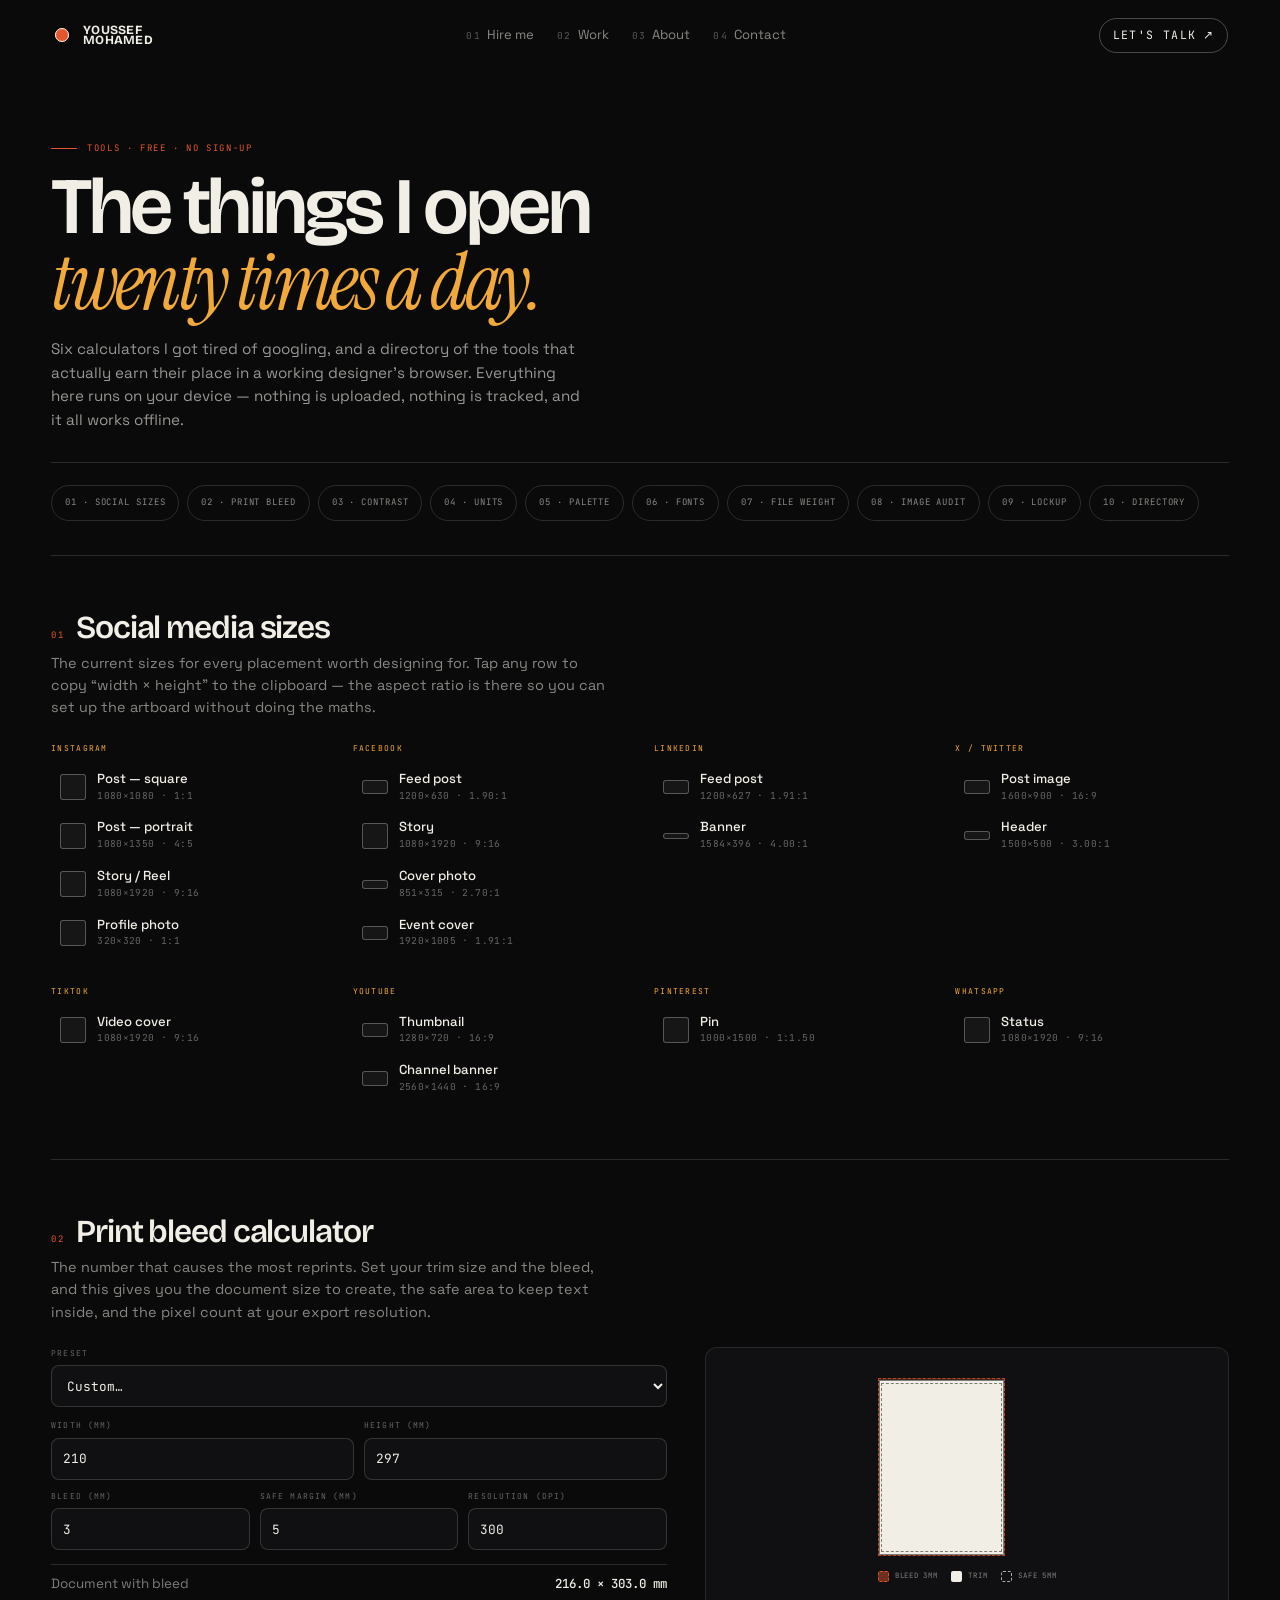
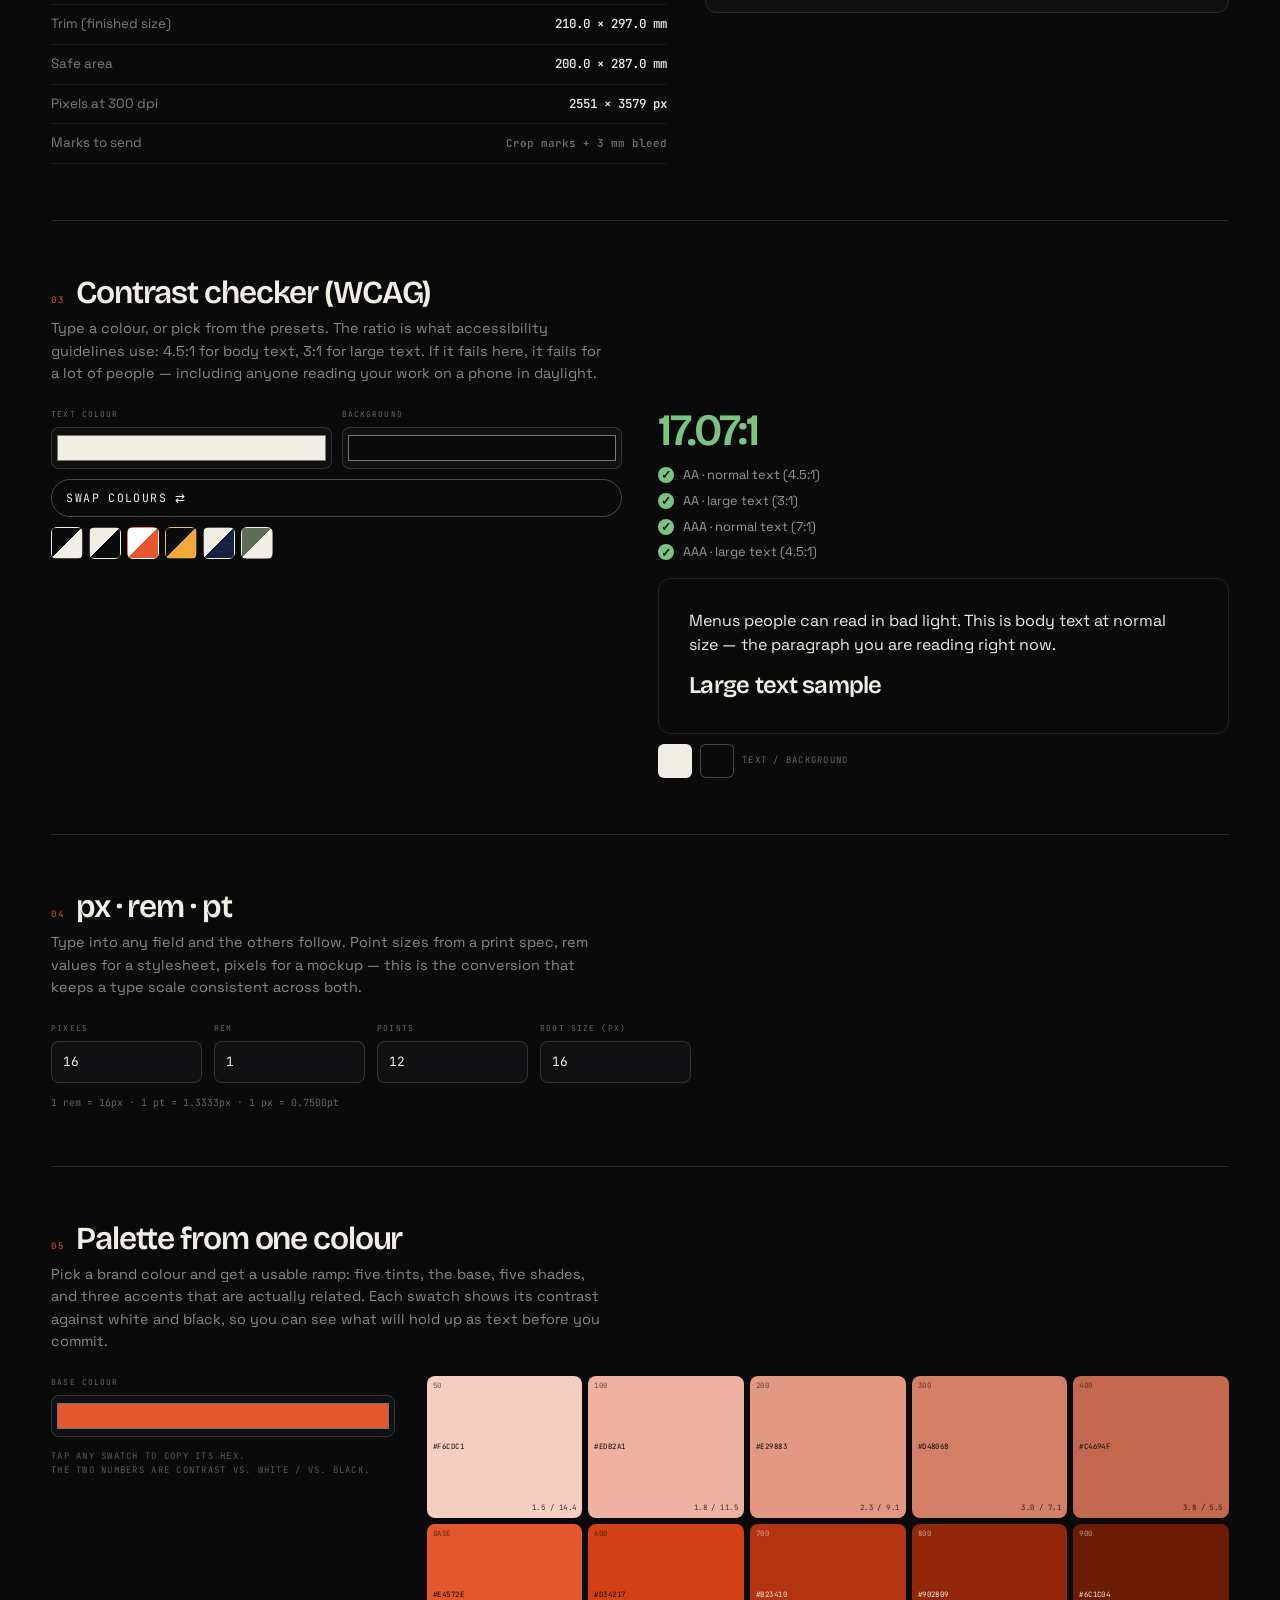
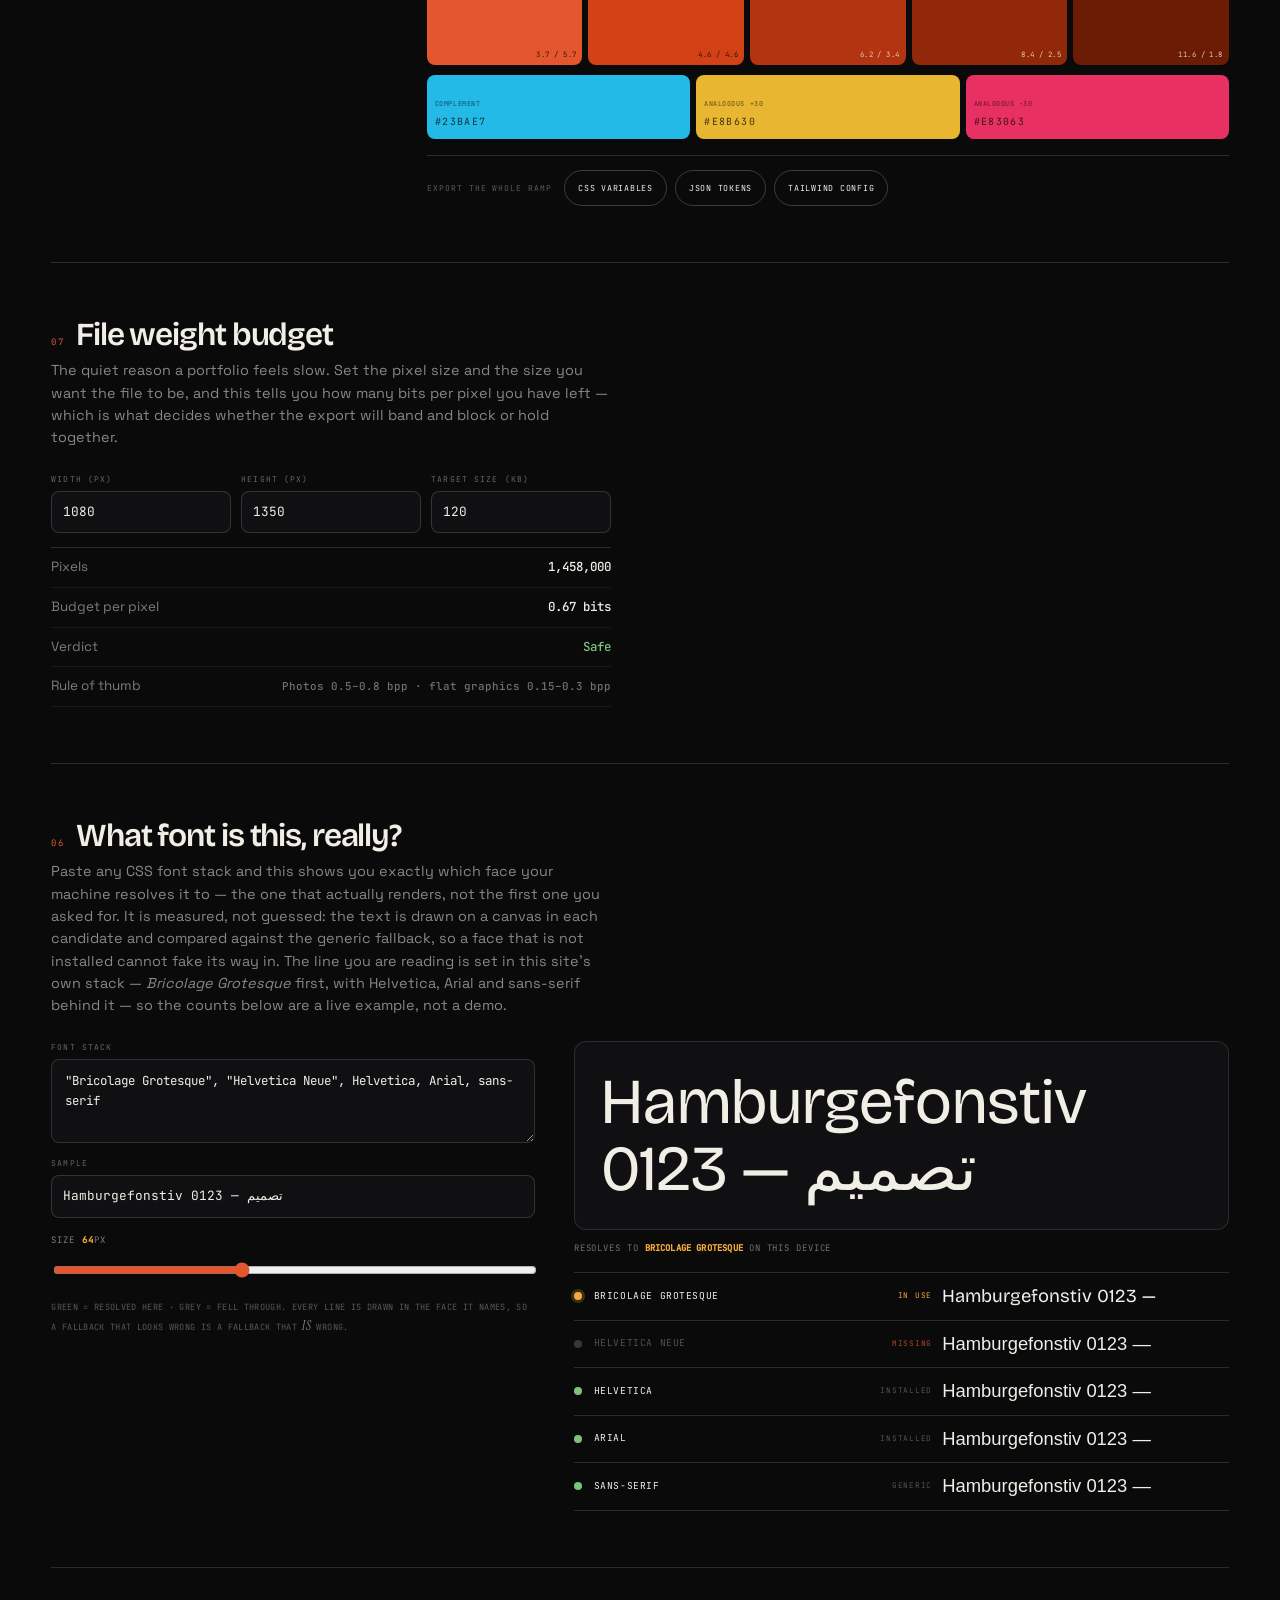
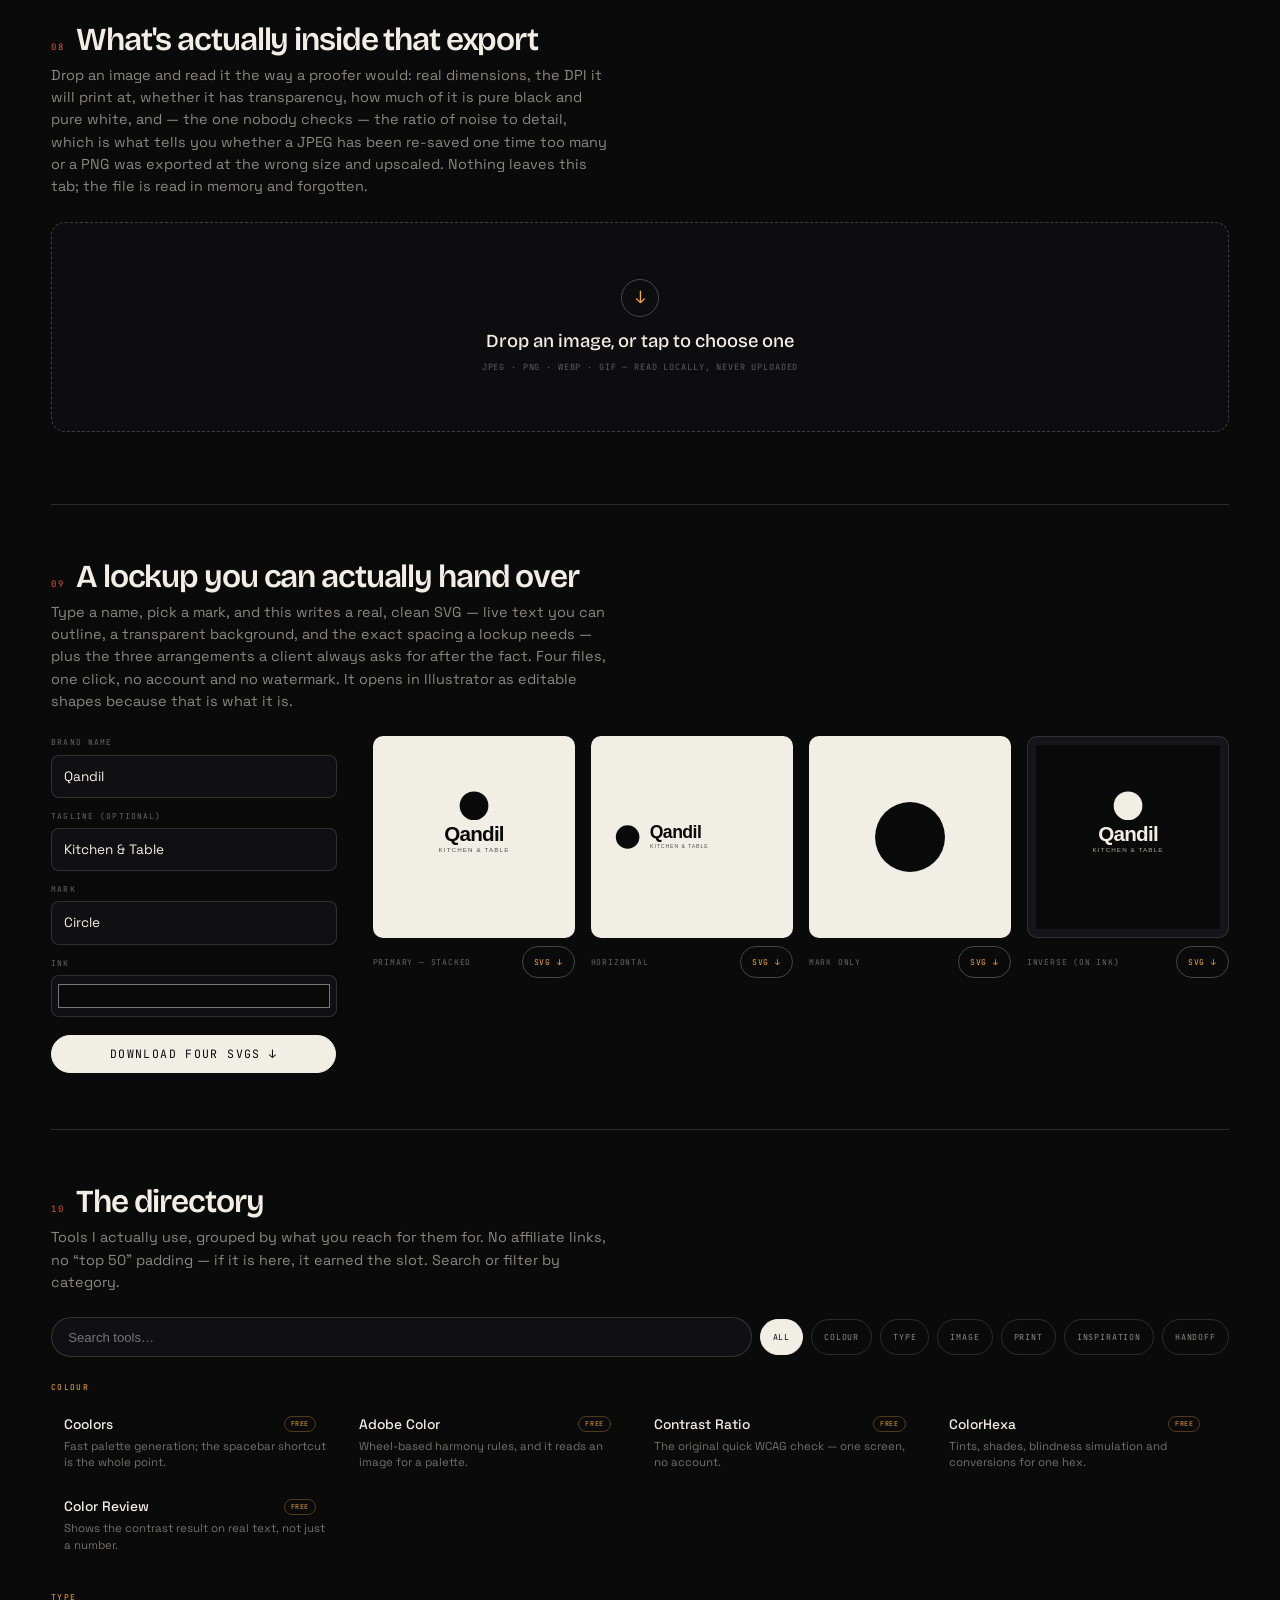
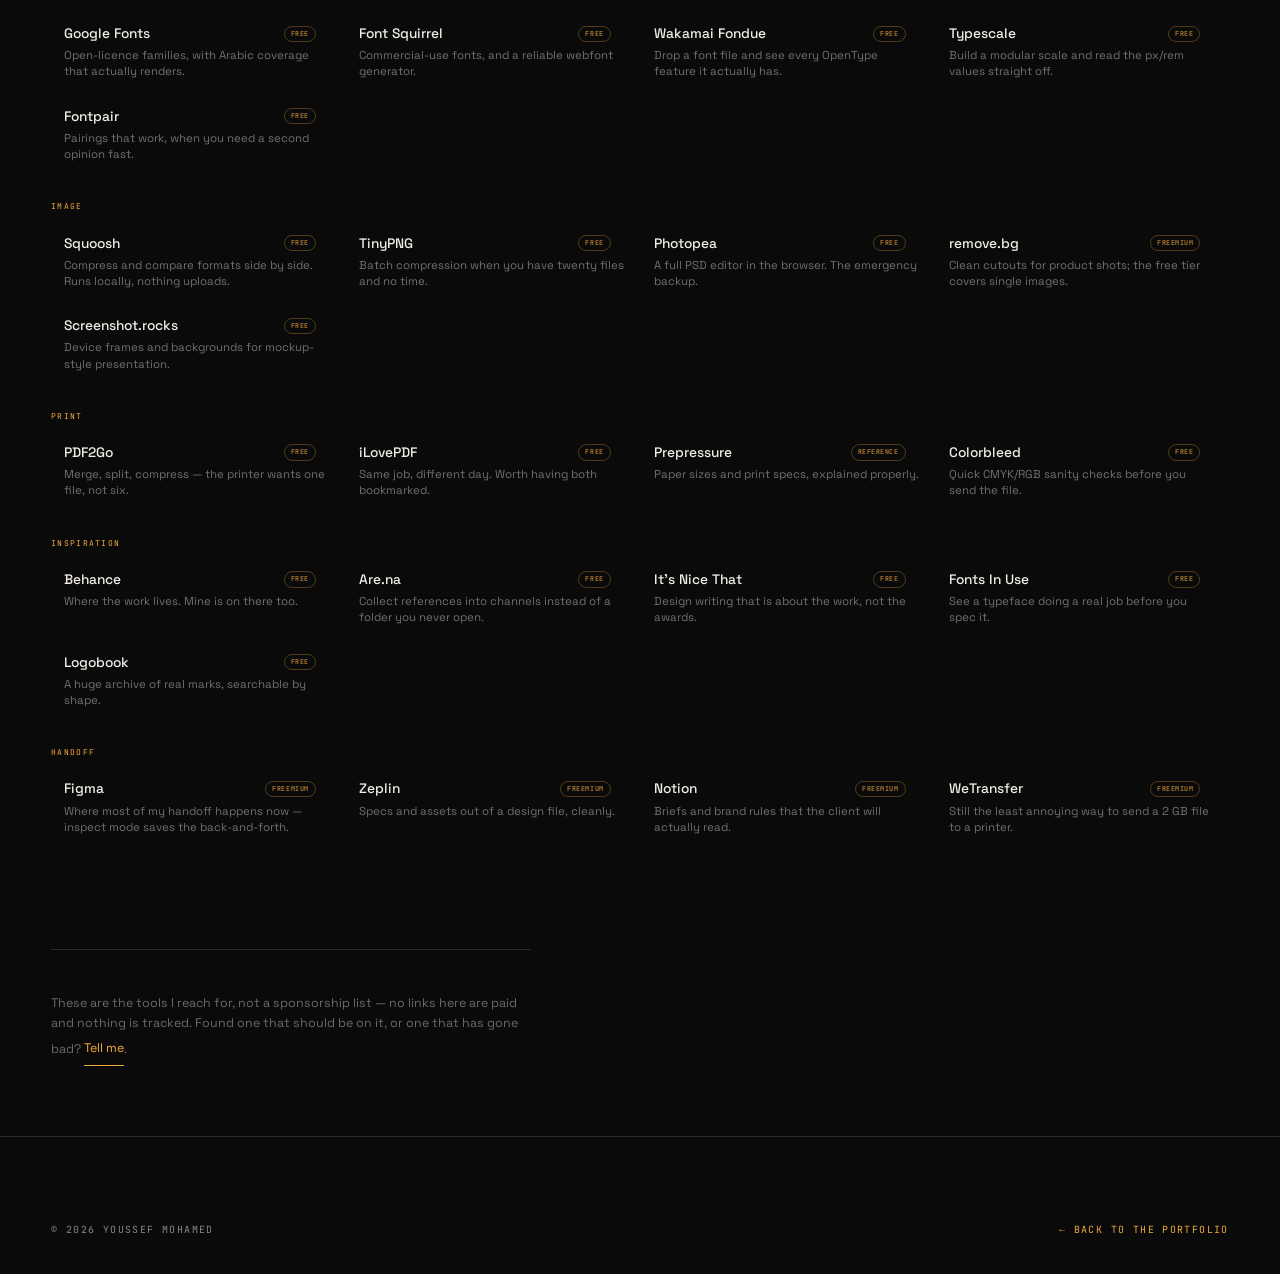
==== tools.html @ a5bc6c75 "updated portfolio" ====
<!DOCTYPE html>
<html lang="en">
<head>
<meta charset="utf-8" />
<meta name="viewport" content="width=device-width, initial-scale=1, viewport-fit=cover" />
<title>Tools — Youssef Mohamed</title>
<meta name="description" content="Six free tools every designer needs: social media sizes, print bleed calculator, WCAG contrast checker, px/rem converter, a palette builder and a file-weight budget — plus a curated directory of the tools that actually earn their place." />
<meta name="author" content="Youssef Mohamed" />
<meta name="theme-color" content="#0A0A0B" />
<link rel="canonical" href="https://yousefmohamed.design/tools.html" />

<meta property="og:type" content="website" />
<meta property="og:site_name" content="Youssef Mohamed" />
<meta property="og:title" content="Tools — Youssef Mohamed" />
<meta property="og:description" content="Six working tools for designers: social sizes, print bleed, contrast, units, palettes, file weight." />
<meta property="og:url" content="https://yousefmohamed.design/tools.html" />
<meta property="og:image" content="https://yousefmohamed.design/assets/og.jpg" />
<meta name="twitter:card" content="summary_large_image" />
<meta name="twitter:title" content="Tools — Youssef Mohamed" />
<meta name="twitter:description" content="Six working tools for designers, plus a curated directory." />

<link rel="icon" href="assets/icon-192.png" sizes="192x192" />
<link rel="icon" href="assets/icon-512.png" sizes="512x512" />
<link rel="apple-touch-icon" href="assets/apple-touch-icon.png" />
<link rel="manifest" href="manifest.webmanifest" />

<link rel="stylesheet" href="fonts.css" />
<link rel="stylesheet" href="css/base.css" />
<link rel="stylesheet" href="css/tools.css" />

<noscript>
<style>
  .tp-nav,.tdir__bar{display:none}
  .tsize__groups{display:block}
</style>
</noscript>
</head>
<body class="tools-page">

<a class="skip-link" href="#tools">Skip to the tools</a>

<header class="site-head" id="siteHead">
  <a class="brand" href="index.html">
    <span class="brand__mark" aria-hidden="true"><i></i><i></i></span>
    <span class="brand__txt">YOUSSEF<br>MOHAMED</span>
  </a>

  <nav class="nav" aria-label="Primary">
    <a href="index.html#pointer" class="nav__link"><span class="mono">01</span>Hire me</a>
    <a href="index.html#work" class="nav__link"><span class="mono">02</span>Work</a>
    <a href="index.html#about" class="nav__link"><span class="mono">03</span>About</a>
    <a href="index.html#contact" class="nav__link"><span class="mono">04</span>Contact</a>
  </nav>

  <div class="head-right">
    <a class="btn btn--pill" href="index.html#contact">
      <span>Let's talk</span><i aria-hidden="true">↗</i>
    </a>
    <button class="burger" id="burger" aria-label="Open menu" aria-expanded="false"><i></i><i></i></button>
  </div>
</header>

<main id="tools">
  <div class="pad">

    <header class="tp-head">
      <p class="tp-head__kicker mono">Tools · free · no sign-up</p>
      <h1 class="tp-title">The things I open<br><em>twenty times a day.</em></h1>
      <p class="tp-lede">
        Six calculators I got tired of googling, and a directory of the tools that actually
        earn their place in a working designer's browser. Everything here runs on your device —
        nothing is uploaded, nothing is tracked, and it all works offline.
      </p>

      <nav class="tp-nav" aria-label="Jump to a tool">
        <a href="#sizes">01 · Social sizes</a>
        <a href="#print">02 · Print bleed</a>
        <a href="#contrast">03 · Contrast</a>
        <a href="#units">04 · Units</a>
        <a href="#palette">05 · Palette</a>
        <a href="#fonts">06 · Fonts</a>
        <a href="#weight">07 · File weight</a>
        <a href="#audit">08 · Image audit</a>
        <a href="#lockup">09 · Lockup</a>
        <a href="#directory">10 · Directory</a>
      </nav>
    </header>

    <!-- ───────────── 01 · SOCIAL SIZES ───────────── -->
    <section class="tool" id="sizes">
      <div class="tool__head">
        <span class="tool__n mono">01</span>
        <h2 class="tool__title">Social media sizes</h2>
      </div>
      <p class="tool__d">
        The current sizes for every placement worth designing for. Tap any row to copy
        “width × height” to the clipboard — the aspect ratio is there so you can set up the
        artboard without doing the maths.
      </p>
      <div class="tsize__groups" id="tSizeList"></div>
    </section>

    <!-- ───────────── 02 · PRINT BLEED ───────────── -->
    <section class="tool" id="print">
      <div class="tool__head">
        <span class="tool__n mono">02</span>
        <h2 class="tool__title">Print bleed calculator</h2>
      </div>
      <p class="tool__d">
        The number that causes the most reprints. Set your trim size and the bleed, and this
        gives you the document size to create, the safe area to keep text inside, and the pixel
        count at your export resolution.
      </p>

      <div class="tprint">
        <div>
          <div class="tf" style="margin-bottom:12px">
            <label for="tPrintPreset">Preset</label>
            <select id="tPrintPreset"></select>
          </div>
          <div class="tf__row">
            <div class="tf"><label for="tPrintW">Width (mm)</label><input id="tPrintW" type="number" value="210" min="1" step="0.5" inputmode="decimal" /></div>
            <div class="tf"><label for="tPrintH">Height (mm)</label><input id="tPrintH" type="number" value="297" min="1" step="0.5" inputmode="decimal" /></div>
          </div>
          <div class="tf__row" style="margin-top:10px">
            <div class="tf"><label for="tPrintBleed">Bleed (mm)</label><input id="tPrintBleed" type="number" value="3" min="0" step="0.5" inputmode="decimal" /></div>
            <div class="tf"><label for="tPrintSafe">Safe margin (mm)</label><input id="tPrintSafe" type="number" value="5" min="0" step="0.5" inputmode="decimal" /></div>
            <div class="tf"><label for="tPrintDpi">Resolution (dpi)</label><input id="tPrintDpi" type="number" value="300" min="72" step="1" inputmode="numeric" /></div>
          </div>
          <div class="tp__out" id="tPrintOut"></div>
        </div>
        <div class="tp__figwrap">
          <div id="tPrintFig"></div>
        </div>
      </div>
    </section>

    <!-- ───────────── 03 · CONTRAST ───────────── -->
    <section class="tool" id="contrast">
      <div class="tool__head">
        <span class="tool__n mono">03</span>
        <h2 class="tool__title">Contrast checker (WCAG)</h2>
      </div>
      <p class="tool__d">
        Type a colour, or pick from the presets. The ratio is what accessibility guidelines use:
        4.5:1 for body text, 3:1 for large text. If it fails here, it fails for a lot of
        people — including anyone reading your work on a phone in daylight.
      </p>

      <div class="tcon">
        <div>
          <div class="tf__row">
            <div class="tf">
              <label for="tConFg">Text colour</label>
              <input id="tConFg" type="color" value="#F1EEE6" />
            </div>
            <div class="tf">
              <label for="tConBg">Background</label>
              <input id="tConBg" type="color" value="#0A0A0B" />
            </div>
          </div>
          <div style="margin-top:10px">
            <button class="btn btn--ghost" type="button" id="tConSwap" style="width:100%">Swap colours ⇄</button>
          </div>
          <div class="tcon__picks" aria-label="Presets">
            <button class="tcon__pick" type="button" data-fg="#0A0A0B" data-bg="#F1EEE6" style="background:linear-gradient(135deg,#0A0A0B 50%,#F1EEE6 50%)" aria-label="Ink on paper"></button>
            <button class="tcon__pick" type="button" data-fg="#F1EEE6" data-bg="#0A0A0B" style="background:linear-gradient(135deg,#F1EEE6 50%,#0A0A0B 50%)" aria-label="Paper on ink"></button>
            <button class="tcon__pick" type="button" data-fg="#FFFFFF" data-bg="#E4572E" style="background:linear-gradient(135deg,#FFFFFF 50%,#E4572E 50%)" aria-label="White on orange"></button>
            <button class="tcon__pick" type="button" data-fg="#0A0A0B" data-bg="#F2A93B" style="background:linear-gradient(135deg,#0A0A0B 50%,#F2A93B 50%)" aria-label="Ink on amber"></button>
            <button class="tcon__pick" type="button" data-fg="#F1EEE6" data-bg="#16223F" style="background:linear-gradient(135deg,#F1EEE6 50%,#16223F 50%)" aria-label="Paper on navy"></button>
            <button class="tcon__pick" type="button" data-fg="#5C6E58" data-bg="#F1EEE6" style="background:linear-gradient(135deg,#5C6E58 50%,#F1EEE6 50%)" aria-label="Sage on paper"></button>
          </div>
        </div>

        <div>
          <p class="tcon__ratio" id="tConRatio">—</p>
          <ul class="tcon__checks" id="tConChecks"></ul>
          <div class="tcon__preview" id="tConPreview">
            <p id="tConText">
              Menus people can read in bad light. This is body text at normal size —
              the paragraph you are reading right now.
            </p>
            <p>Large text sample</p>
          </div>
          <div style="display:flex;gap:8px;margin-top:10px;align-items:center">
            <span id="tConSwatchFg" style="width:34px;height:34px;border-radius:6px;border:1px solid rgba(241,238,230,.25)"></span>
            <span id="tConSwatchBg" style="width:34px;height:34px;border-radius:6px;border:1px solid rgba(241,238,230,.25)"></span>
            <span class="mono" style="font-size:.56rem;color:rgba(241,238,230,.4)">text / background</span>
          </div>
        </div>
      </div>
    </section>

    <!-- ───────────── 04 · UNITS ───────────── -->
    <section class="tool" id="units">
      <div class="tool__head">
        <span class="tool__n mono">04</span>
        <h2 class="tool__title">px · rem · pt</h2>
      </div>
      <p class="tool__d">
        Type into any field and the others follow. Point sizes from a print spec, rem values
        for a stylesheet, pixels for a mockup — this is the conversion that keeps a type scale
        consistent across both.
      </p>

      <div class="tunits">
        <div class="tf"><label for="tUnitPx">Pixels</label><input class="tunit__in" id="tUnitPx" data-unit="px" type="number" inputmode="decimal" step="any" /></div>
        <div class="tf"><label for="tUnitRem">Rem</label><input class="tunit__in" id="tUnitRem" data-unit="rem" type="number" inputmode="decimal" step="any" /></div>
        <div class="tf"><label for="tUnitPt">Points</label><input class="tunit__in" id="tUnitPt" data-unit="pt" type="number" inputmode="decimal" step="any" /></div>
        <div class="tf"><label for="tUnitRoot">Root size (px)</label><input id="tUnitRoot" type="number" value="16" min="1" step="1" inputmode="numeric" /></div>
      </div>
      <p class="tunit__note" id="tUnitNote"></p>
    </section>

    <!-- ───────────── 05 · PALETTE ───────────── -->
    <section class="tool" id="palette">
      <div class="tool__head">
        <span class="tool__n mono">05</span>
        <h2 class="tool__title">Palette from one colour</h2>
      </div>
      <p class="tool__d">
        Pick a brand colour and get a usable ramp: five tints, the base, five shades, and three
        accents that are actually related. Each swatch shows its contrast against white and
        black, so you can see what will hold up as text before you commit.
      </p>

      <div class="tpal">
        <div>
          <div class="tf">
            <label for="tPalBase">Base colour</label>
            <input id="tPalBase" type="color" value="#E4572E" />
          </div>
          <p class="mono" style="font-size:.56rem;color:rgba(241,238,230,.35);margin:12px 0 0;line-height:1.6">
            Tap any swatch to copy its hex.<br>The two numbers are contrast vs. white / vs. black.
          </p>
        </div>
        <div>
          <div class="tpal__grid" id="tPalOut"></div>
          <div class="tpal__accents" id="tPalAccents"></div>
          <div class="tpal__export">
            <span class="mono tpal__export-h">Export the whole ramp</span>
            <button type="button" class="tpal__exp" id="tPalCss">CSS variables</button>
            <button type="button" class="tpal__exp" id="tPalJson">JSON tokens</button>
            <button type="button" class="tpal__exp" id="tPalTailwind">Tailwind config</button>
          </div>
        </div>
      </div>
    </section>

    <!-- ───────────── 06 · FILE WEIGHT ───────────── -->
    <section class="tool" id="weight">
      <div class="tool__head">
        <span class="tool__n mono">07</span>
        <h2 class="tool__title">File weight budget</h2>
      </div>
      <p class="tool__d">
        The quiet reason a portfolio feels slow. Set the pixel size and the size you want the
        file to be, and this tells you how many bits per pixel you have left — which is what
        decides whether the export will band and block or hold together.
      </p>

      <div class="tweight">
        <div class="tf__row">
          <div class="tf"><label for="tWtW">Width (px)</label><input id="tWtW" type="number" value="1080" min="1" step="1" inputmode="numeric" /></div>
          <div class="tf"><label for="tWtH">Height (px)</label><input id="tWtH" type="number" value="1350" min="1" step="1" inputmode="numeric" /></div>
          <div class="tf"><label for="tWtBudget">Target size (KB)</label><input id="tWtBudget" type="number" value="120" min="1" step="1" inputmode="numeric" /></div>
        </div>
        <div class="tp__out" id="tWtOut"></div>
      </div>
    </section>


    <!-- ───────────── 06 · FONT STACK INSPECTOR ───────────── -->
    <section class="tool" id="fonts">
      <div class="tool__head">
        <span class="tool__n mono">06</span>
        <h2 class="tool__title">What font is this, really?</h2>
      </div>
      <p class="tool__d">
        Paste any CSS font stack and this shows you exactly which face your machine resolves it
        to — the one that actually renders, not the first one you asked for. It is measured, not
        guessed: the text is drawn on a canvas in each candidate and compared against the generic
        fallback, so a face that is not installed cannot fake its way in. The line you are reading
        is set in this site's own stack — <em>Bricolage Grotesque</em> first, with Helvetica,
        Arial and sans-serif behind it — so the counts below are a live example, not a demo.
      </p>

      <div class="tfont">
        <div class="tfont__side">
          <div class="tf">
            <label for="tFontStack">Font stack</label>
            <textarea id="tFontStack" class="tfont__in" rows="3" spellcheck="false">"Bricolage Grotesque", "Helvetica Neue", Helvetica, Arial, sans-serif</textarea>
          </div>
          <div class="tf" style="margin-top:14px">
            <label for="tFontSample">Sample</label>
            <input id="tFontSample" class="tfont__in" type="text" value="Hamburgefonstiv 0123 — تصميم" />
          </div>
          <div class="tfont__size">
            <label class="mono" for="tFontSize">Size <b id="tFontSizeVal">64</b>px</label>
            <input id="tFontSize" type="range" min="16" max="140" value="64" />
          </div>
          <p class="mono tfont__hint">
            Green = resolved here · grey = fell through. Every line is drawn in the face it
            names, so a fallback that looks wrong is a fallback that <em>is</em> wrong.
          </p>
        </div>
        <div class="tfont__main">
          <div class="tfont__big" id="tFontBig" contenteditable="true" spellcheck="false">Hamburgefonstiv</div>
          <p class="tfont__res mono" id="tFontResolved"></p>
          <ul class="tfont__list" id="tFontList"></ul>
        </div>
      </div>
    </section>

    <!-- ───────────── 08 · IMAGE AUDITOR ───────────── -->
    <section class="tool" id="audit">
      <div class="tool__head">
        <span class="tool__n mono">08</span>
        <h2 class="tool__title">What's actually inside that export</h2>
      </div>
      <p class="tool__d">
        Drop an image and read it the way a proofer would: real dimensions, the DPI it will print
        at, whether it has transparency, how much of it is pure black and pure white, and — the one
        nobody checks — the ratio of noise to detail, which is what tells you whether a JPEG has
        been re-saved one time too many or a PNG was exported at the wrong size and upscaled.
        Nothing leaves this tab; the file is read in memory and forgotten.
      </p>

      <div class="taud">
        <label class="taud__drop" id="tAudDrop" for="tAudFile">
          <input id="tAudFile" type="file" accept="image/*" hidden />
          <span class="taud__icon" aria-hidden="true">↓</span>
          <b>Drop an image, or tap to choose one</b>
          <small class="mono">JPEG · PNG · WebP · GIF — read locally, never uploaded</small>
        </label>
        <div class="taud__out" id="tAudOut" hidden>
          <div class="taud__preview"><img id="tAudImg" alt="The image you just loaded" /></div>
          <div class="taud__facts" id="tAudFacts"></div>
        </div>
        <p class="taud__note mono" id="tAudNote"></p>
      </div>
    </section>

    <!-- ───────────── 09 · LOCKUP EXPORTER ───────────── -->
    <section class="tool" id="lockup">
      <div class="tool__head">
        <span class="tool__n mono">09</span>
        <h2 class="tool__title">A lockup you can actually hand over</h2>
      </div>
      <p class="tool__d">
        Type a name, pick a mark, and this writes a real, clean SVG — live text you can outline,
        a transparent background, and the exact spacing a lockup needs — plus the three
        arrangements a client always asks for after the fact. Four files, one click, no account
        and no watermark. It opens in Illustrator as editable shapes because that is what it is.
      </p>

      <div class="tlk">
        <div class="tlk__side">
          <div class="tf"><label for="tlkName">Brand name</label><input id="tlkName" type="text" value="Qandil" maxlength="24" /></div>
          <div class="tf" style="margin-top:12px"><label for="tlkTag">Tagline (optional)</label><input id="tlkTag" type="text" value="Kitchen &amp; Table" maxlength="34" /></div>
          <div class="tf" style="margin-top:12px">
            <label for="tlkMark">Mark</label>
            <select id="tlkMark">
              <option value="circle">Circle</option>
              <option value="square">Square</option>
              <option value="ring">Ring</option>
              <option value="arc">Arc</option>
              <option value="none">Wordmark only</option>
            </select>
          </div>
          <div class="tf" style="margin-top:12px">
            <label for="tlkInk">Ink</label>
            <input id="tlkInk" type="color" value="#0A0A0B" />
          </div>
          <button class="btn btn--solid tlk__all" id="tlkAll" type="button">Download four SVGs ↓</button>
        </div>
        <div class="tlk__stage" id="tlkStage"></div>
      </div>
    </section>

    <!-- ───────────── 07 · DIRECTORY ───────────── -->
    <section class="tool" id="directory">
      <div class="tool__head">
        <span class="tool__n mono">10</span>
        <h2 class="tool__title">The directory</h2>
      </div>
      <p class="tool__d">
        Tools I actually use, grouped by what you reach for them for. No affiliate links,
        no “top 50” padding — if it is here, it earned the slot. Search or filter by category.
      </p>

      <div class="tdir__bar">
        <input class="tdir__search" id="tDirSearch" type="search" placeholder="Search tools…" aria-label="Search tools" />
        <button class="tdir__chip is-on" type="button" data-cat="all">All</button>
        <button class="tdir__chip" type="button" data-cat="colour">Colour</button>
        <button class="tdir__chip" type="button" data-cat="type">Type</button>
        <button class="tdir__chip" type="button" data-cat="image">Image</button>
        <button class="tdir__chip" type="button" data-cat="print">Print</button>
        <button class="tdir__chip" type="button" data-cat="inspo">Inspiration</button>
        <button class="tdir__chip" type="button" data-cat="handoff">Handoff</button>
      </div>

      <div id="tDir">

        <div class="tdir__group">
          <p class="tdir__g">Colour</p>
          <div class="tdir__list">
            <a class="tdir__item" data-cat="colour" href="https://coolors.co" target="_blank" rel="noopener"><b>Coolors <span class="tdir__tag">free</span></b><small>Fast palette generation; the spacebar shortcut is the whole point.</small></a>
            <a class="tdir__item" data-cat="colour" href="https://color.adobe.com" target="_blank" rel="noopener"><b>Adobe Color <span class="tdir__tag">free</span></b><small>Wheel-based harmony rules, and it reads an image for a palette.</small></a>
            <a class="tdir__item" data-cat="colour" href="https://contrast-ratio.com" target="_blank" rel="noopener"><b>Contrast Ratio <span class="tdir__tag">free</span></b><small>The original quick WCAG check — one screen, no account.</small></a>
            <a class="tdir__item" data-cat="colour" href="https://www.colorhexa.com" target="_blank" rel="noopener"><b>ColorHexa <span class="tdir__tag">free</span></b><small>Tints, shades, blindness simulation and conversions for one hex.</small></a>
            <a class="tdir__item" data-cat="colour" href="https://color.review" target="_blank" rel="noopener"><b>Color Review <span class="tdir__tag">free</span></b><small>Shows the contrast result on real text, not just a number.</small></a>
          </div>
        </div>

        <div class="tdir__group">
          <p class="tdir__g">Type</p>
          <div class="tdir__list">
            <a class="tdir__item" data-cat="type" href="https://fonts.google.com" target="_blank" rel="noopener"><b>Google Fonts <span class="tdir__tag">free</span></b><small>Open-licence families, with Arabic coverage that actually renders.</small></a>
            <a class="tdir__item" data-cat="type" href="https://www.fontsquirrel.com" target="_blank" rel="noopener"><b>Font Squirrel <span class="tdir__tag">free</span></b><small>Commercial-use fonts, and a reliable webfont generator.</small></a>
            <a class="tdir__item" data-cat="type" href="https://wakamaifondue.com" target="_blank" rel="noopener"><b>Wakamai Fondue <span class="tdir__tag">free</span></b><small>Drop a font file and see every OpenType feature it actually has.</small></a>
            <a class="tdir__item" data-cat="type" href="https://typescale.com" target="_blank" rel="noopener"><b>Typescale <span class="tdir__tag">free</span></b><small>Build a modular scale and read the px/rem values straight off.</small></a>
            <a class="tdir__item" data-cat="type" href="https://www.fontpair.co" target="_blank" rel="noopener"><b>Fontpair <span class="tdir__tag">free</span></b><small>Pairings that work, when you need a second opinion fast.</small></a>
          </div>
        </div>

        <div class="tdir__group">
          <p class="tdir__g">Image</p>
          <div class="tdir__list">
            <a class="tdir__item" data-cat="image" href="https://squoosh.app" target="_blank" rel="noopener"><b>Squoosh <span class="tdir__tag">free</span></b><small>Compress and compare formats side by side. Runs locally, nothing uploads.</small></a>
            <a class="tdir__item" data-cat="image" href="https://tinypng.com" target="_blank" rel="noopener"><b>TinyPNG <span class="tdir__tag">free</span></b><small>Batch compression when you have twenty files and no time.</small></a>
            <a class="tdir__item" data-cat="image" href="https://www.photopea.com" target="_blank" rel="noopener"><b>Photopea <span class="tdir__tag">free</span></b><small>A full PSD editor in the browser. The emergency backup.</small></a>
            <a class="tdir__item" data-cat="image" href="https://remove.bg" target="_blank" rel="noopener"><b>remove.bg <span class="tdir__tag">freemium</span></b><small>Clean cutouts for product shots; the free tier covers single images.</small></a>
            <a class="tdir__item" data-cat="image" href="https://screenshot.rocks" target="_blank" rel="noopener"><b>Screenshot.rocks <span class="tdir__tag">free</span></b><small>Device frames and backgrounds for mockup-style presentation.</small></a>
          </div>
        </div>

        <div class="tdir__group">
          <p class="tdir__g">Print</p>
          <div class="tdir__list">
            <a class="tdir__item" data-cat="print" href="https://www.pdf2go.com" target="_blank" rel="noopener"><b>PDF2Go <span class="tdir__tag">free</span></b><small>Merge, split, compress — the printer wants one file, not six.</small></a>
            <a class="tdir__item" data-cat="print" href="https://www.ilovepdf.com" target="_blank" rel="noopener"><b>iLovePDF <span class="tdir__tag">free</span></b><small>Same job, different day. Worth having both bookmarked.</small></a>
            <a class="tdir__item" data-cat="print" href="https://www.prepressure.com/library/paper-size" target="_blank" rel="noopener"><b>Prepressure <span class="tdir__tag">reference</span></b><small>Paper sizes and print specs, explained properly.</small></a>
            <a class="tdir__item" data-cat="print" href="https://colorbleed.com" target="_blank" rel="noopener"><b>Colorbleed <span class="tdir__tag">free</span></b><small>Quick CMYK/RGB sanity checks before you send the file.</small></a>
          </div>
        </div>

        <div class="tdir__group">
          <p class="tdir__g">Inspiration</p>
          <div class="tdir__list">
            <a class="tdir__item" data-cat="inspo" href="https://www.behance.net" target="_blank" rel="noopener"><b>Behance <span class="tdir__tag">free</span></b><small>Where the work lives. Mine is on there too.</small></a>
            <a class="tdir__item" data-cat="inspo" href="https://www.are.na" target="_blank" rel="noopener"><b>Are.na <span class="tdir__tag">free</span></b><small>Collect references into channels instead of a folder you never open.</small></a>
            <a class="tdir__item" data-cat="inspo" href="https://www.itsnicethat.com" target="_blank" rel="noopener"><b>It's Nice That <span class="tdir__tag">free</span></b><small>Design writing that is about the work, not the awards.</small></a>
            <a class="tdir__item" data-cat="inspo" href="https://fontsinuse.com" target="_blank" rel="noopener"><b>Fonts In Use <span class="tdir__tag">free</span></b><small>See a typeface doing a real job before you spec it.</small></a>
            <a class="tdir__item" data-cat="inspo" href="https://www.logobook.com" target="_blank" rel="noopener"><b>Logobook <span class="tdir__tag">free</span></b><small>A huge archive of real marks, searchable by shape.</small></a>
          </div>
        </div>

        <div class="tdir__group">
          <p class="tdir__g">Handoff</p>
          <div class="tdir__list">
            <a class="tdir__item" data-cat="handoff" href="https://www.figma.com" target="_blank" rel="noopener"><b>Figma <span class="tdir__tag">freemium</span></b><small>Where most of my handoff happens now — inspect mode saves the back-and-forth.</small></a>
            <a class="tdir__item" data-cat="handoff" href="https://zeplin.io" target="_blank" rel="noopener"><b>Zeplin <span class="tdir__tag">freemium</span></b><small>Specs and assets out of a design file, cleanly.</small></a>
            <a class="tdir__item" data-cat="handoff" href="https://www.notion.so" target="_blank" rel="noopener"><b>Notion <span class="tdir__tag">freemium</span></b><small>Briefs and brand rules that the client will actually read.</small></a>
            <a class="tdir__item" data-cat="handoff" href="https://wetransfer.com" target="_blank" rel="noopener"><b>WeTransfer <span class="tdir__tag">freemium</span></b><small>Still the least annoying way to send a 2 GB file to a printer.</small></a>
          </div>
        </div>

      </div>
      <p class="tdir__empty" id="tDirEmpty" hidden>Nothing matches that search.</p>
    </section>

    <section class="tp-foot">
      <p>
        These are the tools I reach for, not a sponsorship list — no links here are paid and
        nothing is tracked. Found one that should be on it, or one that has gone bad?
        <a href="mailto:jomongy52@gmail.com?subject=Tools%20page">Tell me</a>.
      </p>
    </section>

  </div>
</main>

<footer class="site-foot">
  <div class="site-foot__row mono">
    <span>© 2026 YOUSSEF MOHAMED</span>
    <a href="index.html">← Back to the portfolio</a>
  </div>
</footer>

<script src="js/tools.js" defer></script>
<script>
  /* index.html gets these behaviours from app.js; this page is standalone, so it repeats
     the two bits it needs: the sticky-header state and a burger that goes somewhere. */
  document.addEventListener('DOMContentLoaded', function () {
    var b = document.getElementById('burger');
    if (b) b.addEventListener('click', function () { location.href = 'index.html#contact'; });

    var head = document.getElementById('siteHead');
    if (!head) return;
    var ticking = false;
    function update() {
      var y = window.scrollY || window.pageYOffset;
      head.classList.toggle('is-stuck', y > 40);
      ticking = false;
    }
    window.addEventListener('scroll', function () {
      if (!ticking) { ticking = true; requestAnimationFrame(update); }
    }, { passive: true });
    update();
  });
</script>

</body>
</html>
---- fonts.css ----
@font-face{font-family:'Bricolage Grotesque';font-style:normal;font-weight:200 800;font-display:swap;src:url('fonts/bricolage-latin-1-200800-normal.woff2') format('woff2');unicode-range:U+0000-00FF, U+0131, U+0152-0153, U+02BB-02BC, U+02C6, U+02DA, U+02DC, U+0304, U+0308, U+0329, U+2000-206F, U+20AC, U+2122, U+2191, U+2193, U+2212, U+2215, U+FEFF, U+FFFD;}
@font-face{font-family:'Space Grotesk';font-style:normal;font-weight:400;font-display:swap;src:url('fonts/grotesk-latin-1-400-normal.woff2') format('woff2');unicode-range:U+0000-00FF, U+0131, U+0152-0153, U+02BB-02BC, U+02C6, U+02DA, U+02DC, U+0304, U+0308, U+0329, U+2000-206F, U+20AC, U+2122, U+2191, U+2193, U+2212, U+2215, U+FEFF, U+FFFD;}
@font-face{font-family:'Space Grotesk';font-style:normal;font-weight:500;font-display:swap;src:url('fonts/grotesk-latin-2-500-normal.woff2') format('woff2');unicode-range:U+0000-00FF, U+0131, U+0152-0153, U+02BB-02BC, U+02C6, U+02DA, U+02DC, U+0304, U+0308, U+0329, U+2000-206F, U+20AC, U+2122, U+2191, U+2193, U+2212, U+2215, U+FEFF, U+FFFD;}
@font-face{font-family:'Space Grotesk';font-style:normal;font-weight:700;font-display:swap;src:url('fonts/grotesk-latin-3-700-normal.woff2') format('woff2');unicode-range:U+0000-00FF, U+0131, U+0152-0153, U+02BB-02BC, U+02C6, U+02DA, U+02DC, U+0304, U+0308, U+0329, U+2000-206F, U+20AC, U+2122, U+2191, U+2193, U+2212, U+2215, U+FEFF, U+FFFD;}
@font-face{font-family:'JetBrains Mono';font-style:normal;font-weight:400;font-display:swap;src:url('fonts/mono-latin-1-400-normal.woff2') format('woff2');unicode-range:U+0000-00FF, U+0131, U+0152-0153, U+02BB-02BC, U+02C6, U+02DA, U+02DC, U+0304, U+0308, U+0329, U+2000-206F, U+20AC, U+2122, U+2191, U+2193, U+2212, U+2215, U+FEFF, U+FFFD;}
@font-face{font-family:'JetBrains Mono';font-style:normal;font-weight:500;font-display:swap;src:url('fonts/mono-latin-2-500-normal.woff2') format('woff2');unicode-range:U+0000-00FF, U+0131, U+0152-0153, U+02BB-02BC, U+02C6, U+02DA, U+02DC, U+0304, U+0308, U+0329, U+2000-206F, U+20AC, U+2122, U+2191, U+2193, U+2212, U+2215, U+FEFF, U+FFFD;}
@font-face{font-family:'Instrument Serif';font-style:italic;font-weight:400;font-display:swap;src:url('fonts/serif-latin-1-400-italic.woff2') format('woff2');unicode-range:U+0000-00FF, U+0131, U+0152-0153, U+02BB-02BC, U+02C6, U+02DA, U+02DC, U+0304, U+0308, U+0329, U+2000-206F, U+20AC, U+2122, U+2191, U+2193, U+2212, U+2215, U+FEFF, U+FFFD;}
@font-face{font-family:'Instrument Serif';font-style:normal;font-weight:400;font-display:swap;src:url('fonts/serif-latin-2-400-normal.woff2') format('woff2');unicode-range:U+0000-00FF, U+0131, U+0152-0153, U+02BB-02BC, U+02C6, U+02DA, U+02DC, U+0304, U+0308, U+0329, U+2000-206F, U+20AC, U+2122, U+2191, U+2193, U+2212, U+2215, U+FEFF, U+FFFD;}
@font-face{font-family:'IBM Plex Sans Arabic';font-style:normal;font-weight:400;font-display:swap;src:url('fonts/arabic-arabic-1-400-normal.woff2') format('woff2');unicode-range:U+0600-06FF, U+0750-077F, U+0870-0891, U+0897-08E1, U+08E3-08FF, U+200C-200E, U+2010-2011, U+204F, U+2E41, U+FB50-FDFF, U+FE70-FE74, U+FE76-FEFC, U+102E0-102FB, U+10E60-10E7E, U+10EC2-10EC7, U+10EC9-10EEE, U+10EF0-10EFF, U+1EE00-1EE03, U+1EE05-1EE1F, U+1EE21-1EE22, U+1EE24, U+1EE27, U+1EE29-1EE32, U+1EE34-1EE37, U+1EE39, U+1EE3B, U+1EE42, U+1EE47, U+1EE49, U+1EE4B, U+1EE4D-1EE4F, U+1EE51-1EE52, U+1EE54, U+1EE57, U+1EE59, U+1EE5B, U+1EE5D, U+1EE5F, U+1EE61-1EE62, U+1EE64, U+1EE67-1EE6A, U+1EE6C-1EE72, U+1EE74-1EE77, U+1EE79-1EE7C, U+1EE7E, U+1EE80-1EE89, U+1EE8B-1EE9B, U+1EEA1-1EEA3, U+1EEA5-1EEA9, U+1EEAB-1EEBB, U+1EEF0-1EEF1;}
@font-face{font-family:'IBM Plex Sans Arabic';font-style:normal;font-weight:400;font-display:swap;src:url('fonts/arabic-latin-2-400-normal.woff2') format('woff2');unicode-range:U+0000-00FF, U+0131, U+0152-0153, U+02BB-02BC, U+02C6, U+02DA, U+02DC, U+0304, U+0308, U+0329, U+2000-206F, U+20AC, U+2122, U+2191, U+2193, U+2212, U+2215, U+FEFF, U+FFFD;}
@font-face{font-family:'IBM Plex Sans Arabic';font-style:normal;font-weight:600;font-display:swap;src:url('fonts/arabic-arabic-3-600-normal.woff2') format('woff2');unicode-range:U+0600-06FF, U+0750-077F, U+0870-0891, U+0897-08E1, U+08E3-08FF, U+200C-200E, U+2010-2011, U+204F, U+2E41, U+FB50-FDFF, U+FE70-FE74, U+FE76-FEFC, U+102E0-102FB, U+10E60-10E7E, U+10EC2-10EC7, U+10EC9-10EEE, U+10EF0-10EFF, U+1EE00-1EE03, U+1EE05-1EE1F, U+1EE21-1EE22, U+1EE24, U+1EE27, U+1EE29-1EE32, U+1EE34-1EE37, U+1EE39, U+1EE3B, U+1EE42, U+1EE47, U+1EE49, U+1EE4B, U+1EE4D-1EE4F, U+1EE51-1EE52, U+1EE54, U+1EE57, U+1EE59, U+1EE5B, U+1EE5D, U+1EE5F, U+1EE61-1EE62, U+1EE64, U+1EE67-1EE6A, U+1EE6C-1EE72, U+1EE74-1EE77, U+1EE79-1EE7C, U+1EE7E, U+1EE80-1EE89, U+1EE8B-1EE9B, U+1EEA1-1EEA3, U+1EEA5-1EEA9, U+1EEAB-1EEBB, U+1EEF0-1EEF1;}
@font-face{font-family:'IBM Plex Sans Arabic';font-style:normal;font-weight:600;font-display:swap;src:url('fonts/arabic-latin-4-600-normal.woff2') format('woff2');unicode-range:U+0000-00FF, U+0131, U+0152-0153, U+02BB-02BC, U+02C6, U+02DA, U+02DC, U+0304, U+0308, U+0329, U+2000-206F, U+20AC, U+2122, U+2191, U+2193, U+2212, U+2215, U+FEFF, U+FFFD;}
---- css/base.css ----
/* ============================================================
   BASE — tokens, reset, typography, buttons, chrome
   ============================================================ */
:root{
  --ink:#0A0A0B;
  --ink-2:#111114;
  --ink-3:#1a1a1f;
  --paper:#F1EEE6;
  --paper-2:#E7E2D6;
  --sand:#C9BFAE;
  --accent:#E4572E;
  --accent-2:#F2A93B;
  --navy:#16223F;
  --sage:#5C6E58;
  --muted:rgba(241,238,230,.55);
  --line:rgba(241,238,230,.14);
  --line-strong:rgba(241,238,230,.28);

  --font-display:"Bricolage Grotesque","Space Grotesk",system-ui,sans-serif;
  --font-body:"Space Grotesk",system-ui,sans-serif;
  --font-mono:"JetBrains Mono",ui-monospace,monospace;
  --font-serif:"Instrument Serif",Georgia,serif;
  --font-ar:"IBM Plex Sans Arabic",system-ui,sans-serif;

  --pad:clamp(16px,4vw,64px);
  --radius:14px;
  --ease-out:cubic-bezier(.16,1,.3,1);
  --ease-in-out:cubic-bezier(.76,0,.24,1);
  --unit:8px;
}

*,*::before,*::after{box-sizing:border-box}
html{ -webkit-text-size-adjust:100%; }
html.has-inertia{scroll-behavior:auto}
html.has-inertia body{overscroll-behavior:none}
body.menu-open,body.modal-open{overflow:hidden}

body{
  margin:0;
  background:var(--ink);
  color:var(--paper);
  font-family:var(--font-body);
  font-size:clamp(15px,1.05vw,17px);
  line-height:1.55;
  overflow-x:hidden;
  -webkit-font-smoothing:antialiased;
  text-rendering:optimizeLegibility;
}
body.is-loading{overflow:hidden}

img,svg,canvas{display:block;max-width:100%}
img{height:auto}
a{color:inherit;text-decoration:none}
button{font:inherit;color:inherit;background:none;border:0;cursor:pointer}
h1,h2,h3{margin:0;font-weight:600;letter-spacing:-.03em;line-height:.95}
p{margin:0}
ul,ol{margin:0;padding:0;list-style:none}
::selection{background:var(--accent);color:#fff}

.mono{font-family:var(--font-mono);font-size:.68rem;letter-spacing:.14em;text-transform:uppercase;font-weight:400}

.skip-link{
  position:fixed;left:-999px;top:12px;z-index:9999;
  background:var(--paper);color:var(--ink);padding:10px 16px;border-radius:99px;
}
.skip-link:focus{left:12px}

:focus-visible{outline:2px solid var(--accent);outline-offset:4px;border-radius:4px}

/* ---------- chrome: grain, grid overlay, progress ---------- */
.grain{
  position:fixed;inset:-50%;z-index:9000;pointer-events:none;opacity:.055;
  background-image:url("data:image/svg+xml;utf8,<svg xmlns='http://www.w3.org/2000/svg' width='140' height='140'><filter id='n'><feTurbulence type='fractalNoise' baseFrequency='.85' numOctaves='3' stitchTiles='stitch'/><feColorMatrix type='saturate' values='0'/></filter><rect width='140' height='140' filter='url(%23n)'/></svg>");
  animation:grainShift 6s steps(6) infinite;
  mix-blend-mode:overlay;
}
@keyframes grainShift{
  0%{transform:translate(0,0)}20%{transform:translate(-2%,1%)}40%{transform:translate(1%,-2%)}
  60%{transform:translate(-1%,-1%)}80%{transform:translate(2%,2%)}100%{transform:translate(0,0)}
}

.grid-overlay{
  position:fixed;inset:0;z-index:8990;pointer-events:none;opacity:0;
  transition:opacity .4s ease;
  background:
    repeating-linear-gradient(to right, rgba(228,87,46,.16) 0 1px, transparent 1px calc(100% / 12));
  box-shadow:inset 0 0 0 1px rgba(228,87,46,.18);
}
body.show-grid .grid-overlay{opacity:1}
body.show-grid .grid-overlay::after{
  content:"";position:absolute;inset:0;
  background:repeating-linear-gradient(to bottom, rgba(228,87,46,.10) 0 1px, transparent 1px 72px);
}

.scroll-progress{position:fixed;left:0;right:0;top:0;height:2px;z-index:9500;pointer-events:none}
.scroll-progress i{display:block;height:100%;width:0%;background:linear-gradient(90deg,var(--accent),var(--accent-2));transform-origin:left}

/* ---------- buttons ---------- */
.btn{
  display:inline-flex;align-items:center;gap:.6em;
  padding:.8em 1.25em;border-radius:99px;
  font-family:var(--font-mono);font-size:.72rem;letter-spacing:.12em;text-transform:uppercase;
  border:1px solid var(--line-strong);
  transition:background .35s var(--ease-out),color .35s var(--ease-out),border-color .35s var(--ease-out),transform .35s var(--ease-out);
  will-change:transform;position:relative;overflow:hidden;isolation:isolate;
  white-space:nowrap;
}
.btn i{font-style:normal;transition:transform .35s var(--ease-out)}
.btn:hover i{transform:translate(3px,-3px)}
.btn--pill{padding:.65em 1.1em}
.btn--solid{background:var(--paper);color:var(--ink);border-color:var(--paper)}
.btn--solid:hover{background:var(--accent);color:#fff;border-color:var(--accent)}
.btn--ghost{background:transparent;color:var(--paper)}
.btn--ghost:hover{background:var(--paper);color:var(--ink);border-color:var(--paper)}
.btn--ghost{font-size:.72rem}
.link-btn{
  font:inherit;color:var(--accent);border-bottom:1px solid currentColor;
  padding:0 1px;background:none;transition:color .3s
}
.link-btn:hover{color:var(--accent-2)}
.ghost-btn{
  font-family:var(--font-mono);font-size:.68rem;letter-spacing:.12em;text-transform:uppercase;
  color:var(--muted);border-bottom:1px solid transparent;transition:color .3s,border-color .3s;padding:2px 0;
}
.ghost-btn:hover{color:var(--paper);border-color:var(--paper)}
.ghost-btn[aria-pressed="true"]{color:var(--accent-2)}

/* ---------- header ---------- */
.site-head{
  position:fixed;inset:0 0 auto 0;z-index:800;
  display:flex;align-items:center;justify-content:space-between;gap:16px;
  padding:18px var(--pad);
  transition:transform .5s var(--ease-out),background .4s,backdrop-filter .4s,padding .4s var(--ease-out);
  mix-blend-mode:normal;
}
.site-head.is-stuck{
  background:rgba(10,10,11,.72);
  backdrop-filter:blur(14px) saturate(1.2);
  -webkit-backdrop-filter:blur(14px) saturate(1.2);
  padding-top:12px;padding-bottom:12px;
  border-bottom:1px solid rgba(241,238,230,.08);
}
.site-head.is-hidden{transform:translateY(-110%)}

.brand{display:flex;align-items:center;gap:10px;font-family:var(--font-display);line-height:.85;letter-spacing:-.02em}
.brand__txt{font-size:.78rem;font-weight:700;letter-spacing:.02em}
.brand__mark{position:relative;width:22px;height:22px;display:grid;place-items:center}
.brand__mark i{position:absolute;width:14px;height:14px;border:1.4px solid var(--paper);border-radius:50%;transition:transform .5s var(--ease-out)}
.brand__mark i:first-child{background:var(--accent);border-color:var(--accent)}
.brand:hover .brand__mark i:first-child{transform:translate(4px,-4px)}
.brand:hover .brand__mark i:last-child{transform:translate(-4px,4px)}

.nav{display:flex;gap:clamp(10px,1.8vw,28px)}
.nav__link{position:relative;display:flex;align-items:baseline;gap:6px;font-size:.82rem;color:var(--muted);transition:color .3s}
.nav__link .mono{font-size:.6rem;opacity:.6}
.nav__link::after{content:"";position:absolute;left:0;bottom:-4px;height:1px;width:100%;background:currentColor;transform:scaleX(0);transform-origin:right;transition:transform .45s var(--ease-out)}
.nav__link:hover,.nav__link.is-active{color:var(--paper)}
.nav__link:hover::after,.nav__link.is-active::after{transform:scaleX(1);transform-origin:left}

.head-right{display:flex;align-items:center;gap:14px}
.clock{color:var(--muted);font-size:.62rem}
.clock b{color:var(--paper);font-weight:500}
.burger{display:none;width:38px;height:38px;border:1px solid var(--line-strong);border-radius:50%;position:relative;place-items:center}
.burger i{display:block;width:14px;height:1.4px;background:var(--paper);transition:transform .4s var(--ease-out)}
.burger i:first-child{transform:translateY(-3px)}
.burger i:last-child{transform:translateY(3px)}
body.menu-open .burger i:first-child{transform:rotate(45deg)}
body.menu-open .burger i:last-child{transform:rotate(-45deg)}

/* ---------- mobile menu ---------- */
.menu{
  position:fixed;inset:0;z-index:790;display:flex;flex-direction:column;justify-content:center;
  padding:100px var(--pad) 40px;
  background:var(--ink-2);
  clip-path:inset(0 0 100% 0);
  transition:clip-path .7s var(--ease-in-out);
  visibility:hidden;
}
body.menu-open .menu{clip-path:inset(0 0 0 0);visibility:visible}
.menu__nav{display:flex;flex-direction:column;gap:6px}
.menu__nav a{
  display:flex;align-items:baseline;gap:12px;
  font-family:var(--font-display);font-size:clamp(1.9rem,9vw,3.2rem);letter-spacing:-.03em;
  padding:8px 0;border-bottom:1px solid var(--line);
  opacity:0;transform:translateY(24px);
  transition:opacity .5s var(--ease-out),transform .5s var(--ease-out),color .3s;
}
body.menu-open .menu__nav a{opacity:1;transform:none}
.menu__nav a:nth-child(1){transition-delay:.12s}
.menu__nav a:nth-child(2){transition-delay:.18s}
.menu__nav a:nth-child(3){transition-delay:.24s}
.menu__nav a:nth-child(4){transition-delay:.3s}
.menu__nav a:nth-child(5){transition-delay:.36s}
.menu__nav a:hover{color:var(--accent)}
.menu__nav a span{color:var(--accent);font-size:.6rem}
.menu__foot{display:flex;justify-content:space-between;margin-top:32px;color:var(--muted)}

/* ---------- section shell ---------- */
.section{padding:clamp(80px,12vh,160px) var(--pad);position:relative}
.sec-head{display:flex;flex-direction:column;gap:18px;margin-bottom:clamp(32px,5vw,64px);max-width:1100px}
.sec-head--split{max-width:none;display:grid;grid-template-columns:minmax(0,1.1fr) minmax(0,.75fr);gap:clamp(20px,4vw,64px);align-items:end}
.sec-head__kicker{color:var(--accent);display:flex;align-items:center;gap:10px}
.sec-head__kicker::before{content:"";width:26px;height:1px;background:currentColor}
.sec-title{
  font-family:var(--font-display);
  font-size:clamp(2.2rem,5.6vw,5rem);
  font-weight:600;letter-spacing:-.04em;line-height:.9;
}
.sec-head__note{color:var(--muted);max-width:46ch;font-size:.95rem}

/* ---------- toast ---------- */
.toast{
  position:fixed;left:50%;bottom:28px;z-index:9600;
  transform:translate(-50%,140%);
  background:var(--paper);color:var(--ink);
  padding:12px 20px;border-radius:99px;
  font-family:var(--font-mono);font-size:.7rem;letter-spacing:.1em;text-transform:uppercase;
  transition:transform .5s var(--ease-out);pointer-events:none;
  max-width:90vw;text-align:center;
}
.toast.is-on{transform:translate(-50%,0)}

/* ---------- footer ---------- */
.site-foot{padding:clamp(40px,6vw,80px) var(--pad) 28px;border-top:1px solid var(--line);background:var(--ink)}
.site-foot__row{display:flex;flex-wrap:wrap;gap:16px 28px;justify-content:space-between;color:var(--muted);font-size:.62rem;align-items:center}
.site-foot__huge{
  font-family:var(--font-display);font-weight:600;
  font-size:clamp(3rem,15vw,13rem);line-height:.82;letter-spacing:-.05em;
  margin:clamp(28px,5vw,64px) 0 0;
  color:transparent;-webkit-text-stroke:1px rgba(241,238,230,.22);
  transition:color .6s var(--ease-out),-webkit-text-stroke-color .6s;
  text-align:center;
}
.site-foot__huge em{font-family:var(--font-serif);font-style:italic;letter-spacing:-.02em}
.site-foot__huge:hover{color:var(--paper);-webkit-text-stroke-color:transparent}

/* ---------- reduced motion ---------- */
@media (prefers-reduced-motion:reduce){
  *,*::before,*::after{animation-duration:.001ms !important;animation-iteration-count:1 !important;transition-duration:.001ms !important;scroll-behavior:auto !important}
  .grain{animation:none}
}

/* ---------- responsive ---------- */
@media (max-width:900px){
  .nav{display:none}
  .burger{display:grid}
  .clock{display:none}
  .sec-head--split{grid-template-columns:1fr}
}
@media (max-width:560px){
  .brand__txt{font-size:.7rem}
  .btn--pill span{display:none}
  .head-right{gap:8px}
}
---- css/tools.css ----
/* any element I toggle with the hidden attribute has to stay hidden, whatever
   display the layout rules give it */
[hidden]{display:none!important}

/* tools.css — the /tools page. Same voice as the site: one radius, one grey,
   captions under the thing they describe, nothing on top of imagery. */

.tools-page{background:var(--ink);color:var(--paper)}

/* ── head ── */
.tp-head{
  padding:calc(var(--head-h,68px) + clamp(34px,6vw,74px)) 0 clamp(20px,3vw,34px);
}
.tp-head__kicker{
  color:var(--accent);font-size:.56rem;letter-spacing:.18em;text-transform:uppercase;
  display:flex;align-items:center;gap:10px;
}
.tp-head__kicker::before{content:"";width:26px;height:1px;background:var(--accent)}
.tp-title{
  font-family:var(--font-display);font-weight:600;letter-spacing:-.045em;line-height:.94;
  font-size:clamp(2.2rem,6.4vw,5rem);margin:14px 0 0;text-wrap:balance;
}
.tp-title em{font-family:var(--font-serif);font-style:italic;font-weight:400;color:var(--accent-2)}
.tp-lede{
  color:rgba(241,238,230,.62);font-size:clamp(.95rem,1.15vw,1.06rem);line-height:1.55;
  max-width:54ch;margin-top:16px;
}
.tp-nav{
  display:flex;flex-wrap:wrap;gap:8px;margin-top:clamp(20px,3vw,30px);
  padding-top:clamp(16px,2.4vw,22px);border-top:1px solid var(--line);
}
.tp-nav a{
  font-family:var(--font-mono);font-size:.56rem;letter-spacing:.1em;text-transform:uppercase;
  color:rgba(241,238,230,.55);text-decoration:none;padding:9px 13px;border-radius:99px;
  border:1px solid var(--line);transition:color .25s,border-color .25s,background .25s;
  min-height:36px;display:inline-flex;align-items:center;
}
.tp-nav a:hover,.tp-nav a:focus-visible{color:var(--ink);background:var(--paper);border-color:var(--paper)}

/* ── a tool block ── */
.tool{
  padding:clamp(30px,5vw,56px) 0;border-top:1px solid var(--line);
  scroll-margin-top:calc(var(--head-h,68px) + 20px);
}
.tool__head{display:flex;align-items:baseline;gap:12px;margin-bottom:8px}
.tool__n{flex:none}
.tool__head .tool__title{flex:1 1 auto;min-width:0}
.tool__n{color:var(--accent);font-size:.56rem;letter-spacing:.16em}
.tool__title{
  font-family:var(--font-display);font-weight:600;letter-spacing:-.035em;line-height:1;
  font-size:clamp(1.35rem,2.6vw,2rem);
}
.tool__d{color:rgba(241,238,230,.55);font-size:.9rem;line-height:1.55;max-width:62ch;margin:0 0 clamp(16px,2.4vw,24px)}

/* ── shared field styles ── */
.tf{display:flex;flex-direction:column;gap:6px}
.tf label,.tf__k{
  font-family:var(--font-mono);font-size:.5rem;letter-spacing:.14em;text-transform:uppercase;
  color:rgba(241,238,230,.4);
}
.tf input,.tf select,.tunit__in{
  background:#101013;border:1px solid rgba(241,238,230,.16);border-radius:8px;
  color:var(--paper);font-family:var(--font-mono);font-size:.8rem;
  padding:10px 11px;min-height:42px;width:100%;
  transition:border-color .2s;
}
.tf input:focus,.tf select:focus,.tunit__in:focus{outline:none;border-color:var(--accent-2)}
.tf input[type=color]{
  padding:3px;height:42px;cursor:pointer;
}
.tf__row{display:grid;grid-template-columns:repeat(auto-fit,minmax(120px,1fr));gap:10px}

/* ── 1 sizes ── */
.tsize__groups{display:grid;grid-template-columns:repeat(auto-fit,minmax(250px,1fr));gap:clamp(16px,2.4vw,28px)}
.tsize__g{font-size:.5rem;letter-spacing:.16em;text-transform:uppercase;color:var(--accent-2);margin:0 0 8px}
.tsize{
  display:flex;align-items:center;gap:11px;width:100%;text-align:left;cursor:pointer;
  background:none;border:1px solid transparent;border-radius:8px;padding:7px 8px;
  color:inherit;font:inherit;transition:background .2s,border-color .2s;
}
.tsize:hover,.tsize:focus-visible{background:#101013;border-color:rgba(241,238,230,.14);outline:none}
.tsize.is-on{background:#101013;border-color:var(--accent-2)}
.tsize__box{
  flex:none;width:26px;max-height:26px;border-radius:3px;
  border:1px solid rgba(241,238,230,.3);background:rgba(241,238,230,.05);
}
.tsize__txt{display:flex;flex-direction:column;gap:2px;min-width:0}
.tsize__txt b{font-weight:500;font-size:.82rem;line-height:1.2}
.tsize__txt small{color:rgba(241,238,230,.4);font-size:.6rem;letter-spacing:.04em}

/* ── 2 print ── */
.tprint{display:grid;grid-template-columns:minmax(0,1fr) minmax(0,.85fr);gap:clamp(18px,3vw,40px);align-items:start}
@media (max-width:780px){.tprint{grid-template-columns:1fr}}
.tp__out{margin-top:14px;border-top:1px solid var(--line)}
.tp__row{
  display:flex;justify-content:space-between;gap:14px;align-items:baseline;
  padding:9px 0;border-bottom:1px solid rgba(241,238,230,.07);font-size:.84rem;
}
.tp__row span{color:rgba(241,238,230,.5)}
.tp__row b{font-family:var(--font-mono);font-size:.78rem;font-weight:500;text-align:right}
.tp__row--note b{color:rgba(241,238,230,.45);font-size:.68rem}
.tp__row b.is-pass{color:#7BC47F}
.tp__row b.is-mid{color:var(--accent-2)}
.tp__row b.is-fail{color:#E4572E}
.tp__figwrap{
  background:#101013;border:1px solid rgba(241,238,230,.1);border-radius:12px;
  padding:clamp(18px,3vw,30px);display:flex;flex-direction:column;
  align-items:center;justify-content:center;gap:0;
}
.tpfig{position:relative;max-width:100%;border-radius:2px}
.tpfig__bleed{position:absolute;inset:0;background:rgba(228,87,46,.25);border:1px dashed rgba(228,87,46,.7)}
.tpfig__trim{position:absolute;background:var(--paper);border:1px solid rgba(10,10,11,.5)}
.tpfig__safe{position:absolute;border:1px dashed rgba(10,10,11,.5)}
.tpfig__legend{
  display:flex;flex-wrap:wrap;gap:4px 14px;margin-top:14px;
  font-size:.46rem;letter-spacing:.1em;text-transform:uppercase;color:rgba(241,238,230,.5);
}
.tpfig__legend span{display:flex;align-items:center;gap:6px}
.lg{width:11px;height:11px;border-radius:2px;display:inline-block}
.lg--bleed{background:rgba(228,87,46,.45);border:1px dashed rgba(228,87,46,.9)}
.lg--trim{background:var(--paper)}
.lg--safe{border:1px dashed rgba(241,238,230,.7)}

/* ── 3 contrast ── */
.tcon{display:grid;grid-template-columns:minmax(0,1fr) minmax(0,1fr);gap:clamp(16px,3vw,36px);align-items:start}
@media (max-width:780px){.tcon{grid-template-columns:1fr}}
.tcon__picks{display:flex;flex-wrap:wrap;gap:6px;margin-top:10px}
.tcon__pick{
  width:32px;height:32px;border-radius:6px;cursor:pointer;
  border:1px solid rgba(241,238,230,.25);padding:0;
}
@media (hover:none){.tcon__pick{width:40px;height:40px}}
.tcon__pick:hover,.tcon__pick:focus-visible{outline:2px solid var(--accent-2);outline-offset:2px}
.tcon__ratio{
  font-family:var(--font-display);font-weight:600;font-size:clamp(1.8rem,4vw,2.8rem);
  letter-spacing:-.04em;line-height:1;margin:0;
}
.tcon__ratio.is-pass{color:#7BC47F}
.tcon__ratio.is-mid{color:var(--accent-2)}
.tcon__ratio.is-fail{color:var(--accent)}
.tcon__checks{list-style:none;margin:12px 0 0;padding:0;display:flex;flex-direction:column;gap:6px}
.tcon__checks li{display:flex;gap:9px;align-items:baseline;font-size:.8rem;color:rgba(241,238,230,.62)}
.tcon__checks li span{
  font-family:var(--font-mono);font-size:.72rem;line-height:1;
  width:16px;height:16px;flex:none;display:grid;place-items:center;
  border-radius:50%;align-self:center;
}
.tcon__checks li.is-pass span{color:#0A0A0B;background:#7BC47F;font-weight:700}
.tcon__checks li.is-fail span{color:#fff;background:var(--accent);font-weight:700}
.tcon__checks li.is-fail{color:rgba(241,238,230,.4)}
.tcon__preview{
  border-radius:12px;border:1px solid rgba(241,238,230,.1);
  padding:clamp(18px,3vw,30px);margin-top:16px;
}
.tcon__preview p{margin:0;font-size:1rem;line-height:1.5}
.tcon__preview p + p{margin-top:10px;font-size:1.5rem;font-family:var(--font-display);font-weight:600;letter-spacing:-.03em}

/* ── 4 units ── */
.tunits{display:grid;grid-template-columns:repeat(auto-fit,minmax(130px,1fr));gap:12px;max-width:640px}
.tunit__note{color:rgba(241,238,230,.4);font-size:.62rem;font-family:var(--font-mono);margin-top:12px}

/* ── 5 palette ── */
.tpal{display:grid;grid-template-columns:minmax(0,.6fr) minmax(0,1.4fr);gap:clamp(16px,3vw,32px);align-items:start}
@media (max-width:780px){.tpal{grid-template-columns:1fr}}
/* a 3×3 ramp: three tints, the base, three shades — reads like a ramp, not a scatter */
.tpal__grid{display:grid;grid-template-columns:repeat(3,minmax(0,1fr));gap:6px}
@media (min-width:900px){.tpal__grid{grid-template-columns:repeat(5,minmax(0,1fr))}}
.tpal__sw{
  position:relative;border:0;border-radius:8px;padding:0;cursor:pointer;
  aspect-ratio:1.1;display:flex;flex-direction:column;justify-content:space-between;
  align-items:flex-start;overflow:hidden;
}
.tpal__sw:hover,.tpal__sw:focus-visible{outline:2px solid var(--accent-2);outline-offset:2px}
/* labels get their own ink/paper colour from JS (the swatch's own contrast against
   black vs white decides which), so they stay readable on every step of the ramp */
.tpal__k,.tpal__hex,.tpal__cr{
  font-size:.46rem;letter-spacing:.06em;padding:5px 6px;line-height:1.35;
}
.tpal__k{opacity:.62}
.tpal__cr{align-self:flex-end;opacity:.8;text-align:right}
.tpal__accents{display:grid;grid-template-columns:repeat(3,1fr);gap:6px;margin-top:10px}
.tpal__ac{
  border:0;border-radius:8px;padding:10px 8px;cursor:pointer;text-align:left;
  display:flex;flex-direction:column;gap:4px;min-height:64px;justify-content:flex-end;
  color:rgba(10,10,11,.75);
}
.tpal__ac:hover,.tpal__ac:focus-visible{outline:2px solid var(--accent-2);outline-offset:2px}
.tpal__ac span{font-size:.42rem;letter-spacing:.08em;text-transform:uppercase;opacity:.8}
.tpal__ac b{font-size:.62rem}

/* ── 6 weight ── */
.tweight{max-width:560px}

/* ── directory ── */
.tdir__bar{display:flex;flex-wrap:wrap;gap:8px;align-items:center;margin-bottom:clamp(16px,2.4vw,24px)}
.tdir__search{
  flex:1;min-width:190px;background:#101013;border:1px solid rgba(241,238,230,.16);
  border-radius:99px;color:var(--paper);font-size:.82rem;padding:10px 16px;min-height:40px;
}
.tdir__search:focus{outline:none;border-color:var(--accent-2)}
.tdir__chip{
  font-family:var(--font-mono);font-size:.52rem;letter-spacing:.1em;text-transform:uppercase;
  background:none;border:1px solid var(--line);color:rgba(241,238,230,.55);
  border-radius:99px;padding:8px 12px;cursor:pointer;min-height:36px;
  transition:color .2s,background .2s,border-color .2s;
}
.tdir__chip:hover{color:var(--paper)}
.tdir__chip.is-on{background:var(--paper);color:var(--ink);border-color:var(--paper)}
.tdir__group{margin-bottom:clamp(18px,2.6vw,26px)}
.tdir__g{
  font-family:var(--font-mono);font-size:.5rem;letter-spacing:.16em;text-transform:uppercase;
  color:var(--accent-2);margin:0 0 8px;
}
.tdir__list{display:grid;grid-template-columns:repeat(auto-fit,minmax(240px,1fr));gap:2px}
.tdir__item{
  display:flex;flex-direction:column;gap:3px;padding:11px 12px;border-radius:8px;
  text-decoration:none;color:inherit;border:1px solid transparent;
  transition:background .2s,border-color .2s;
}
.tdir__item:hover,.tdir__item:focus-visible{background:#101013;border-color:rgba(241,238,230,.12);outline:none}
.tdir__item b{font-size:.86rem;font-weight:500;display:flex;align-items:center;gap:6px}
.tdir__item b::after{content:"↗";color:var(--accent);font-size:.7rem;opacity:0;transition:opacity .2s}
.tdir__item:hover b::after{opacity:1}
.tdir__item small{color:rgba(241,238,230,.45);font-size:.72rem;line-height:1.4}
.tdir__tag{
  font-family:var(--font-mono);font-size:.42rem;letter-spacing:.08em;text-transform:uppercase;
  color:rgba(242,169,59,.8);border:1px solid rgba(242,169,59,.3);border-radius:99px;
  padding:2px 6px;margin-left:auto;flex:none;
}
.tdir__empty{color:rgba(241,238,230,.4);font-size:.85rem;padding:20px 0}

/* ── toast ── */
.tool-toast{
  position:fixed;left:50%;bottom:26px;transform:translate(-50%,14px);
  background:var(--paper);color:var(--ink);font-family:var(--font-mono);
  font-size:.72rem;letter-spacing:.02em;padding:11px 16px;border-radius:99px;
  z-index:9800;pointer-events:none;opacity:0;transition:opacity .25s,transform .25s;
  max-width:calc(100vw - 32px);text-align:center;
}
.tool-toast.is-on{opacity:1;transform:translate(-50%,0)}

/* ── foot note ── */
.tp-foot{
  padding:clamp(26px,4vw,44px) 0 clamp(40px,6vw,70px);
  border-top:1px solid var(--line);margin-top:clamp(10px,2vw,20px);
  color:rgba(241,238,230,.42);font-size:.78rem;line-height:1.6;max-width:60ch;
}
.site-foot__row a{
  color:var(--accent-2);display:inline-flex;align-items:center;min-height:32px;
  border-bottom:1px solid transparent;text-decoration:none;
}
.site-foot__row a:hover,.site-foot__row a:focus-visible{border-bottom-color:currentColor}
/* an inline link inside a paragraph still needs a real tap height on a phone */
.tp-foot a{
  color:var(--accent-2);display:inline-flex;align-items:center;min-height:32px;
  border-bottom:1px solid currentColor;
}

@media (prefers-reduced-motion:reduce){
  .tool-toast{transition:none}
}

/* the page gutter — same as every other section */
.pad{padding-inline:var(--pad)}
@media (max-width:860px){
  .site-head .nav{display:none}
  .site-head .burger{display:grid}
}

/* touch comfort on this page only — the header brand, the pill and the footer
   links all clear 36px without changing the rest of the site */
@media (hover:none){
  .site-head .brand,.site-head .btn--pill{min-height:38px}
  .site-foot__row a,.tp-foot a{min-height:38px}
}

/* jumping to a tool must clear the fixed header, not hide under it */
.tool,.tp-head{scroll-margin-top:clamp(76px,9vh,104px)}
html{scroll-padding-top:clamp(76px,9vh,104px)}

/* ═══════════════════════════════════════════
   06 · font stack inspector
   ═══════════════════════════════════════════ */
.tfont{display:grid;grid-template-columns:minmax(0,.85fr) minmax(0,1.15fr);gap:clamp(18px,3vw,40px);align-items:start}
@media (max-width:860px){.tfont{grid-template-columns:1fr}}
.tfont__in{
  width:100%;background:#101013;border:1px solid rgba(241,238,230,.14);border-radius:8px;
  color:var(--paper);font-family:var(--font-mono);font-size:.78rem;line-height:1.6;
  padding:11px 13px;resize:vertical;
}
.tfont__in:focus-visible{outline:2px solid var(--accent-2);outline-offset:2px;border-color:transparent}
.tfont__size{margin-top:16px;display:flex;flex-direction:column;gap:8px}
.tfont__size label{font-size:.56rem;letter-spacing:.12em;text-transform:uppercase;color:rgba(241,238,230,.5)}
.tfont__size label b{color:var(--accent-2);font-weight:600}
.tfont__size input[type=range]{width:100%;accent-color:var(--accent);height:24px}
.tfont__hint{font-size:.54rem;line-height:1.8;letter-spacing:.04em;color:rgba(241,238,230,.34);margin:16px 0 0}
.tfont__hint em{font-family:var(--font-serif);font-size:.78rem;font-style:italic;color:rgba(241,238,230,.55)}

.tfont__main{min-width:0}
.tfont__big{
  background:#101013;border:1px solid rgba(241,238,230,.12);border-radius:12px;
  padding:clamp(14px,3vw,26px);color:var(--paper);line-height:1.06;
  overflow-wrap:anywhere;min-height:1.3em;
}
.tfont__big:focus-visible{outline:2px solid var(--accent-2);outline-offset:2px}
.tfont__res{font-size:.56rem;letter-spacing:.1em;text-transform:uppercase;color:rgba(241,238,230,.45);margin:12px 0 0}
.tfont__res b{color:var(--accent-2);letter-spacing:.02em}
.tfont__list{list-style:none;margin:16px 0 0;padding:0;border-top:1px solid var(--line)}
.tfont__row{
  display:grid;grid-template-columns:10px minmax(0,1fr) 68px minmax(0,1.1fr);
  gap:10px;align-items:center;padding:9px 0;border-bottom:1px solid var(--line);
}
@media (max-width:600px){
  .tfont__row{grid-template-columns:10px minmax(0,1fr) 60px;row-gap:4px}
  .tfont__prev{grid-column:2/-1;font-size:.9rem!important;opacity:.75}
}
.tfont__dot{width:8px;height:8px;border-radius:50%;background:rgba(241,238,230,.2)}
.tfont__row.is-ok .tfont__dot{background:#7BC47F}
.tfont__row.is-win .tfont__dot{background:var(--accent-2);box-shadow:0 0 0 3px rgba(242,169,59,.22)}
.tfont__row.is-miss .tfont__nm{color:rgba(241,238,230,.3)}
.tfont__nm{font-size:.6rem;letter-spacing:.06em;overflow:hidden;text-overflow:ellipsis;white-space:nowrap}
.tfont__tag{font-size:.48rem;letter-spacing:.1em;text-transform:uppercase;color:rgba(241,238,230,.32);text-align:right}
.tfont__row.is-win .tfont__tag{color:var(--accent-2)}
.tfont__row.is-miss .tfont__tag{color:rgba(228,87,46,.75)}
.tfont__prev{font-size:1.15rem;color:var(--paper);overflow:hidden;text-overflow:ellipsis;white-space:nowrap}

/* ═══════════════════════════════════════════
   08 · image auditor
   ═══════════════════════════════════════════ */
.taud__drop{
  display:flex;flex-direction:column;align-items:center;justify-content:center;gap:6px;
  border:1px dashed rgba(241,238,230,.22);border-radius:14px;background:#0D0D10;
  padding:clamp(28px,6vw,56px) 20px;cursor:pointer;text-align:center;
  transition:border-color .3s,background .3s,transform .3s var(--ease-out);
}
.taud__drop:hover,.taud__drop.is-over{border-color:var(--accent-2);background:#141418}
.taud__drop.is-over{transform:scale(.995)}
.taud__drop b{font-family:var(--font-display);font-weight:500;font-size:clamp(.95rem,2vw,1.15rem);color:var(--paper)}
.taud__drop small{font-size:.54rem;letter-spacing:.1em;text-transform:uppercase;color:rgba(241,238,230,.35)}
.taud__icon{
  width:38px;height:38px;border-radius:50%;display:grid;place-items:center;
  border:1px solid rgba(241,238,230,.25);color:var(--accent-2);font-size:1.1rem;margin-bottom:4px;
}
.taud__out{display:grid;grid-template-columns:minmax(0,.8fr) minmax(0,1.2fr);gap:clamp(14px,3vw,32px);margin-top:22px;align-items:start}
@media (max-width:780px){.taud__out{grid-template-columns:1fr}}
.taud__preview{
  background:#101013;border:1px solid rgba(241,238,230,.1);border-radius:12px;
  padding:14px;display:grid;place-items:center;min-height:150px;
  background-image:linear-gradient(45deg,#15151a 25%,transparent 25%,transparent 75%,#15151a 75%),linear-gradient(45deg,#15151a 25%,transparent 25%,transparent 75%,#15151a 75%);
  background-size:16px 16px;background-position:0 0,8px 8px;
}
.taud__preview img{max-width:100%;max-height:320px;display:block;border-radius:4px}
.taud__row{display:flex;justify-content:space-between;gap:14px;padding:9px 0;border-bottom:1px solid var(--line);font-size:.78rem}
.taud__row span{color:rgba(241,238,230,.45)}
.taud__row b{color:var(--paper);font-weight:500;text-align:right;font-family:var(--font-mono);font-size:.7rem}
.taud__row--verdict b{color:var(--accent-2)}
.taud__note{font-size:.54rem;letter-spacing:.08em;text-transform:uppercase;color:rgba(241,238,230,.3);margin:16px 0 0}

/* ═══════════════════════════════════════════
   09 · lockup exporter
   ═══════════════════════════════════════════ */
.tlk{display:grid;grid-template-columns:minmax(0,.5fr) minmax(0,1.5fr);gap:clamp(18px,3vw,36px);align-items:start}
@media (max-width:860px){.tlk{grid-template-columns:1fr}}
.tlk input[type=text],.tlk select{
  width:100%;background:#101013;border:1px solid rgba(241,238,230,.14);border-radius:8px;
  color:var(--paper);font:inherit;font-size:.85rem;padding:10px 12px;
}
.tlk select{appearance:none;background-image:none;cursor:pointer}
.tlk input[type=color]{width:100%;height:42px;background:#101013;border:1px solid rgba(241,238,230,.14);border-radius:8px;padding:4px;cursor:pointer}
.tlk__all{width:100%;margin-top:18px;justify-content:center}
/* four across on desktop so the previews stay a readable thumb, not a wall */
.tlk__stage{display:grid;grid-template-columns:repeat(4,minmax(0,1fr));gap:clamp(10px,1.6vw,16px)}
@media (max-width:1100px){.tlk__stage{grid-template-columns:repeat(2,minmax(0,1fr))}}
@media (max-width:520px){.tlk__stage{grid-template-columns:repeat(2,minmax(0,1fr));gap:10px}}
.tlk__fig{margin:0;display:flex;flex-direction:column;gap:8px}
.tlk__prev{
  border:1px solid rgba(241,238,230,.12);border-radius:10px;overflow:hidden;
  background:#F1EEE6;aspect-ratio:1;display:grid;place-items:center;padding:8px;
}
.tlk__fig--dark .tlk__prev{background:#15151a}
.tlk__prev svg{width:100%;height:100%;display:block}
.tlk__fig figcaption{
  display:flex;align-items:center;justify-content:space-between;gap:10px;
  font-size:.5rem;letter-spacing:.1em;text-transform:uppercase;color:rgba(241,238,230,.4);
}
.tlk__dl{
  font-family:var(--font-mono);font-size:.5rem;letter-spacing:.1em;text-transform:uppercase;
  background:transparent;border:1px solid rgba(241,238,230,.25);border-radius:99px;
  color:var(--accent-2);padding:7px 11px;cursor:pointer;min-height:32px;
  transition:background .25s,color .25s,border-color .25s;
}
.tlk__dl:hover,.tlk__dl:focus-visible{background:var(--accent-2);color:var(--ink);border-color:var(--accent-2)}
@media (hover:none){.tlk__dl{min-height:38px;padding:9px 14px}}

/* the type-size slider: 24px is fine for a mouse, not for a thumb */
.tfont__size input[type=range]{min-height:24px}
@media (hover:none){.tfont__size input[type=range]{height:44px}}

/* palette → real tokens, the step designers normally retype by hand */
.tpal__export{display:flex;flex-wrap:wrap;align-items:center;gap:8px;margin-top:16px;padding-top:14px;border-top:1px solid var(--line)}
.tpal__export-h{font-size:.5rem;letter-spacing:.12em;text-transform:uppercase;color:rgba(241,238,230,.35);margin-right:4px}
.tpal__exp{
  font-family:var(--font-mono);font-size:.52rem;letter-spacing:.09em;text-transform:uppercase;
  background:transparent;border:1px solid rgba(241,238,230,.22);border-radius:99px;
  color:var(--paper);padding:8px 13px;cursor:pointer;min-height:36px;
  transition:background .25s,color .25s,border-color .25s;
}
.tpal__exp:hover,.tpal__exp:focus-visible{background:var(--paper);color:var(--ink);border-color:var(--paper)}
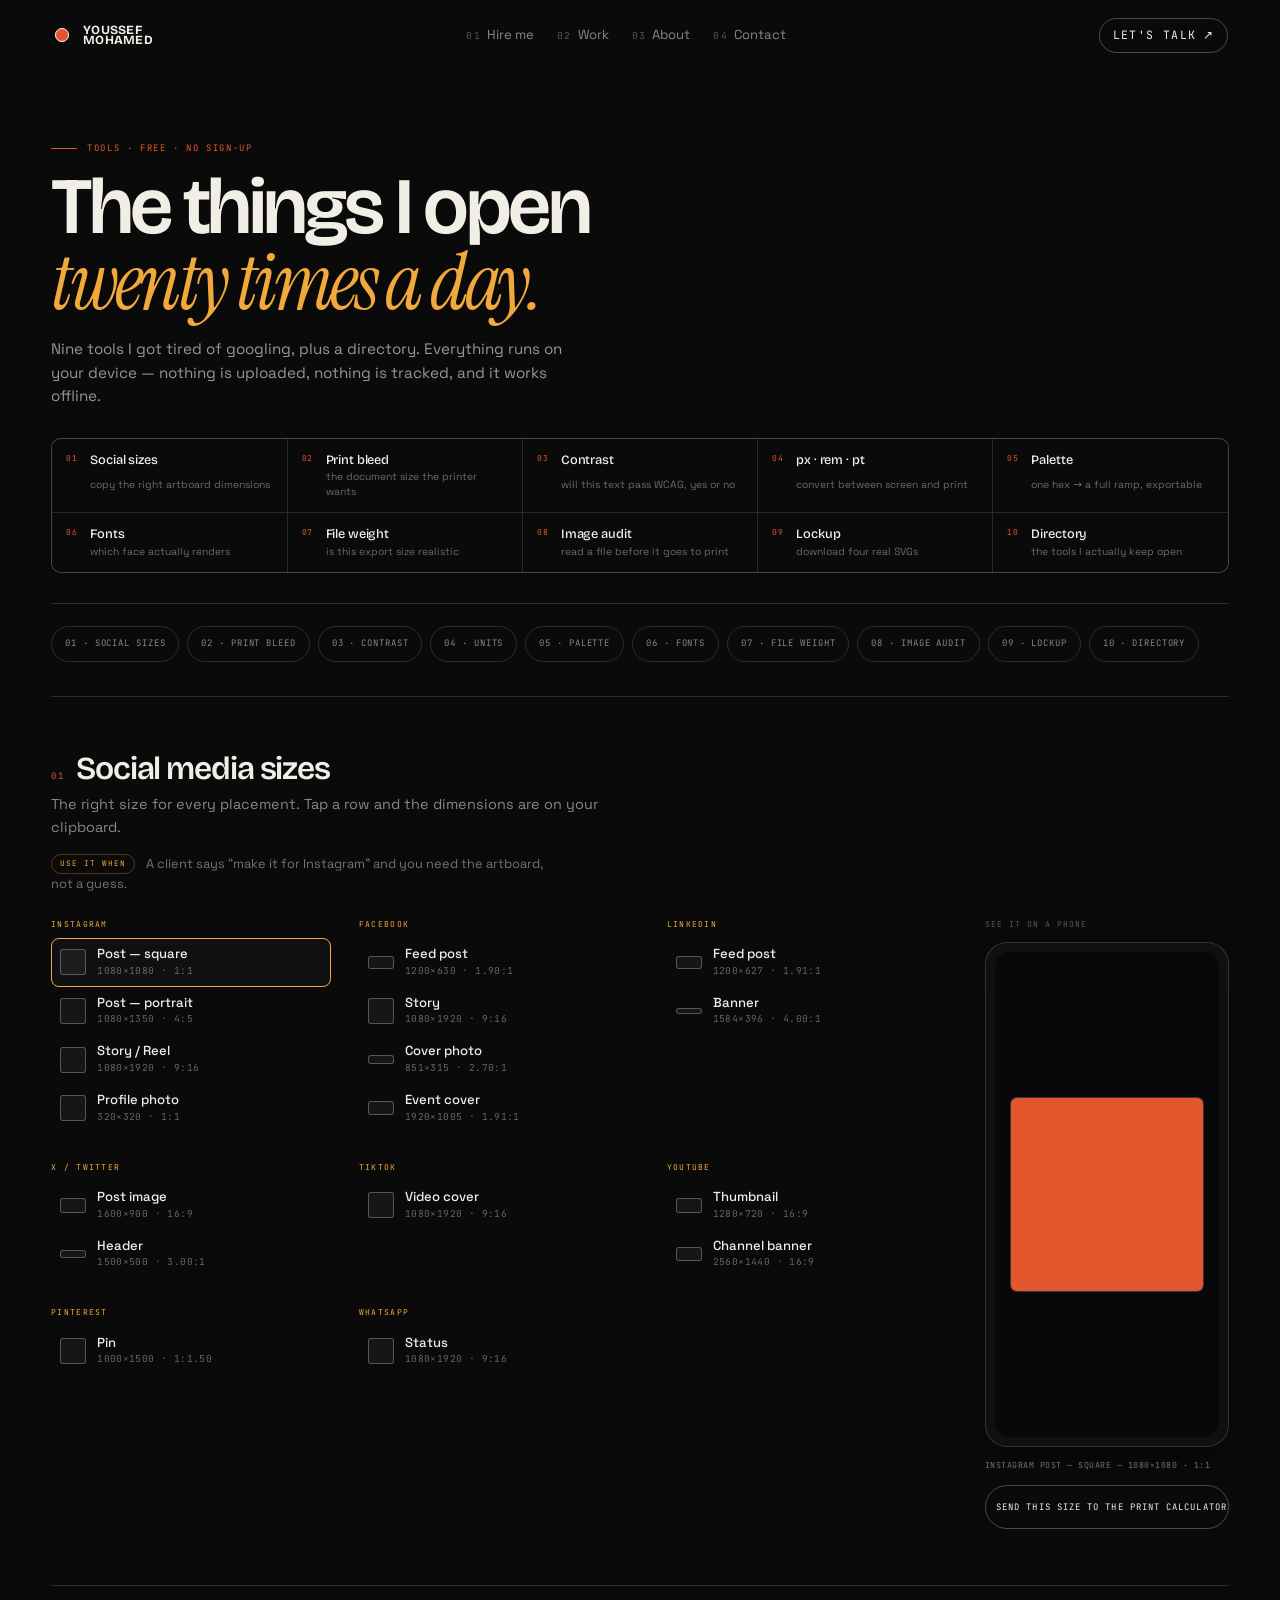
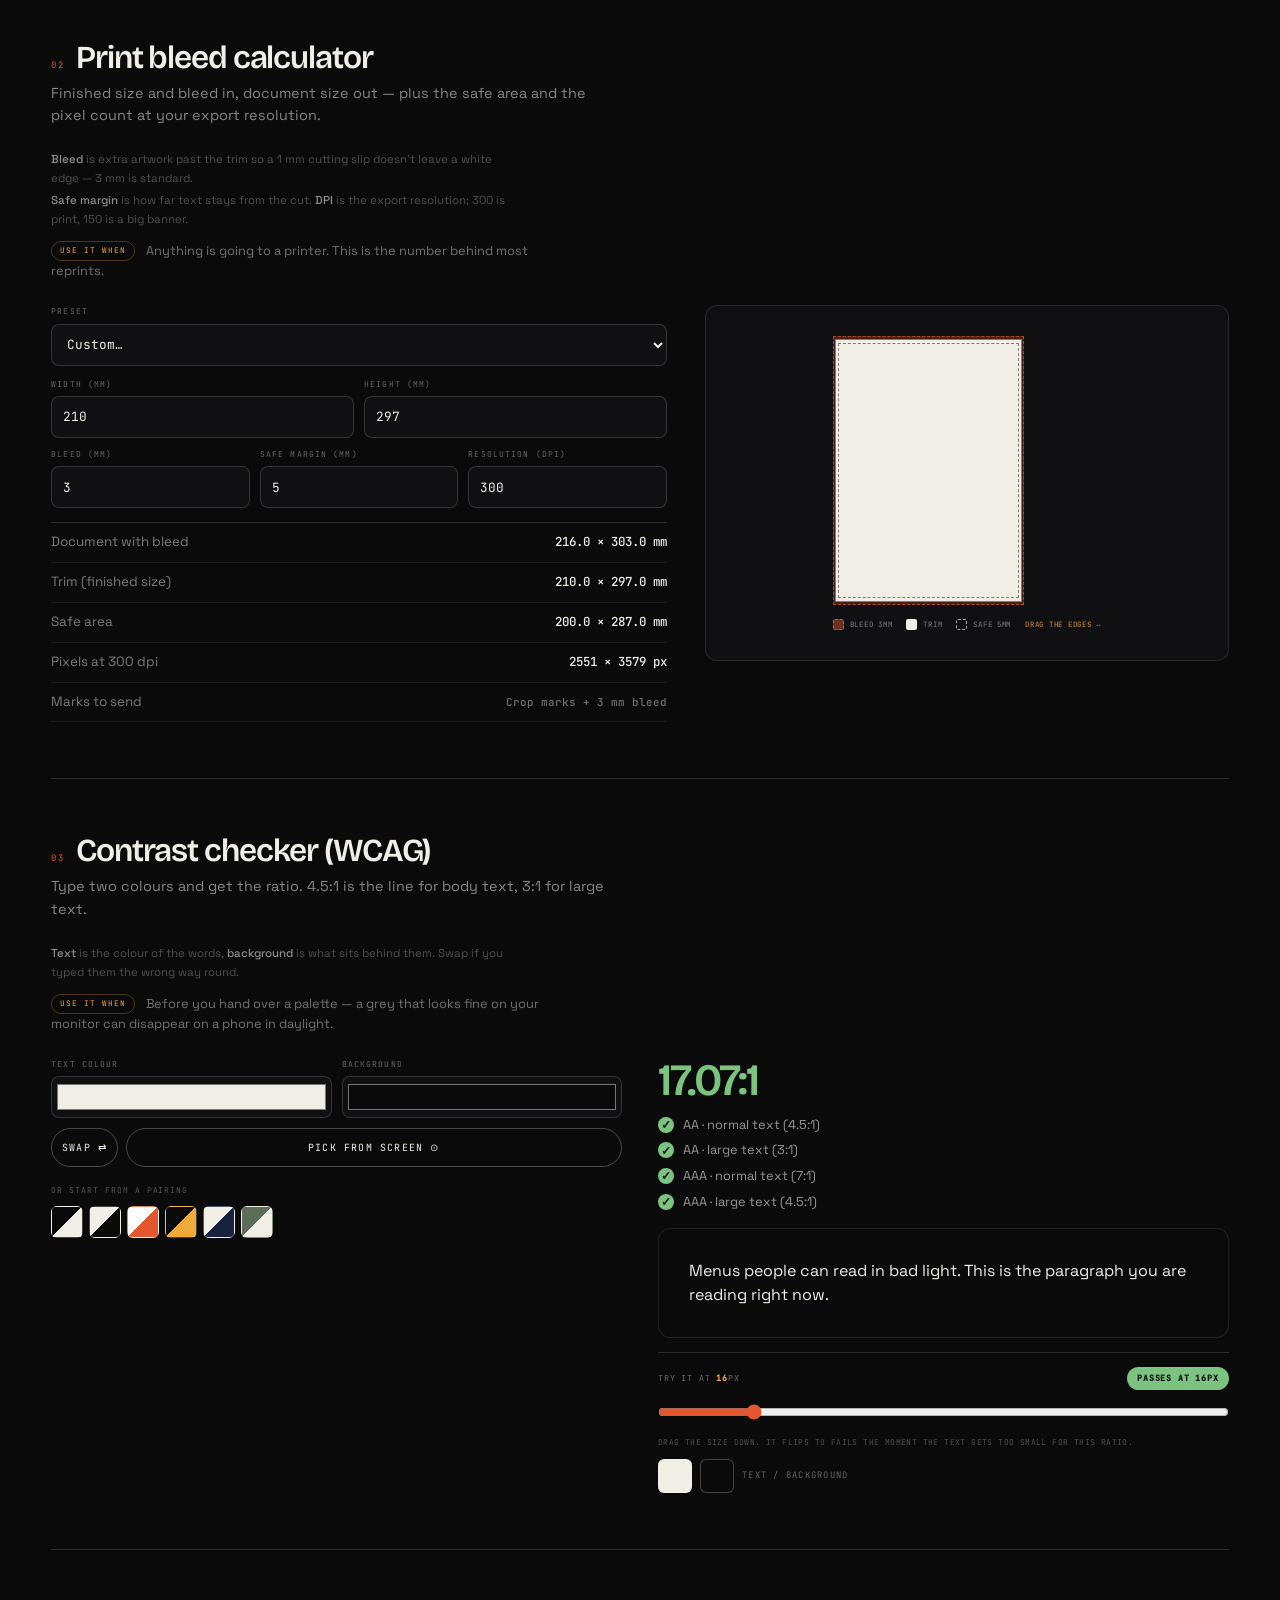
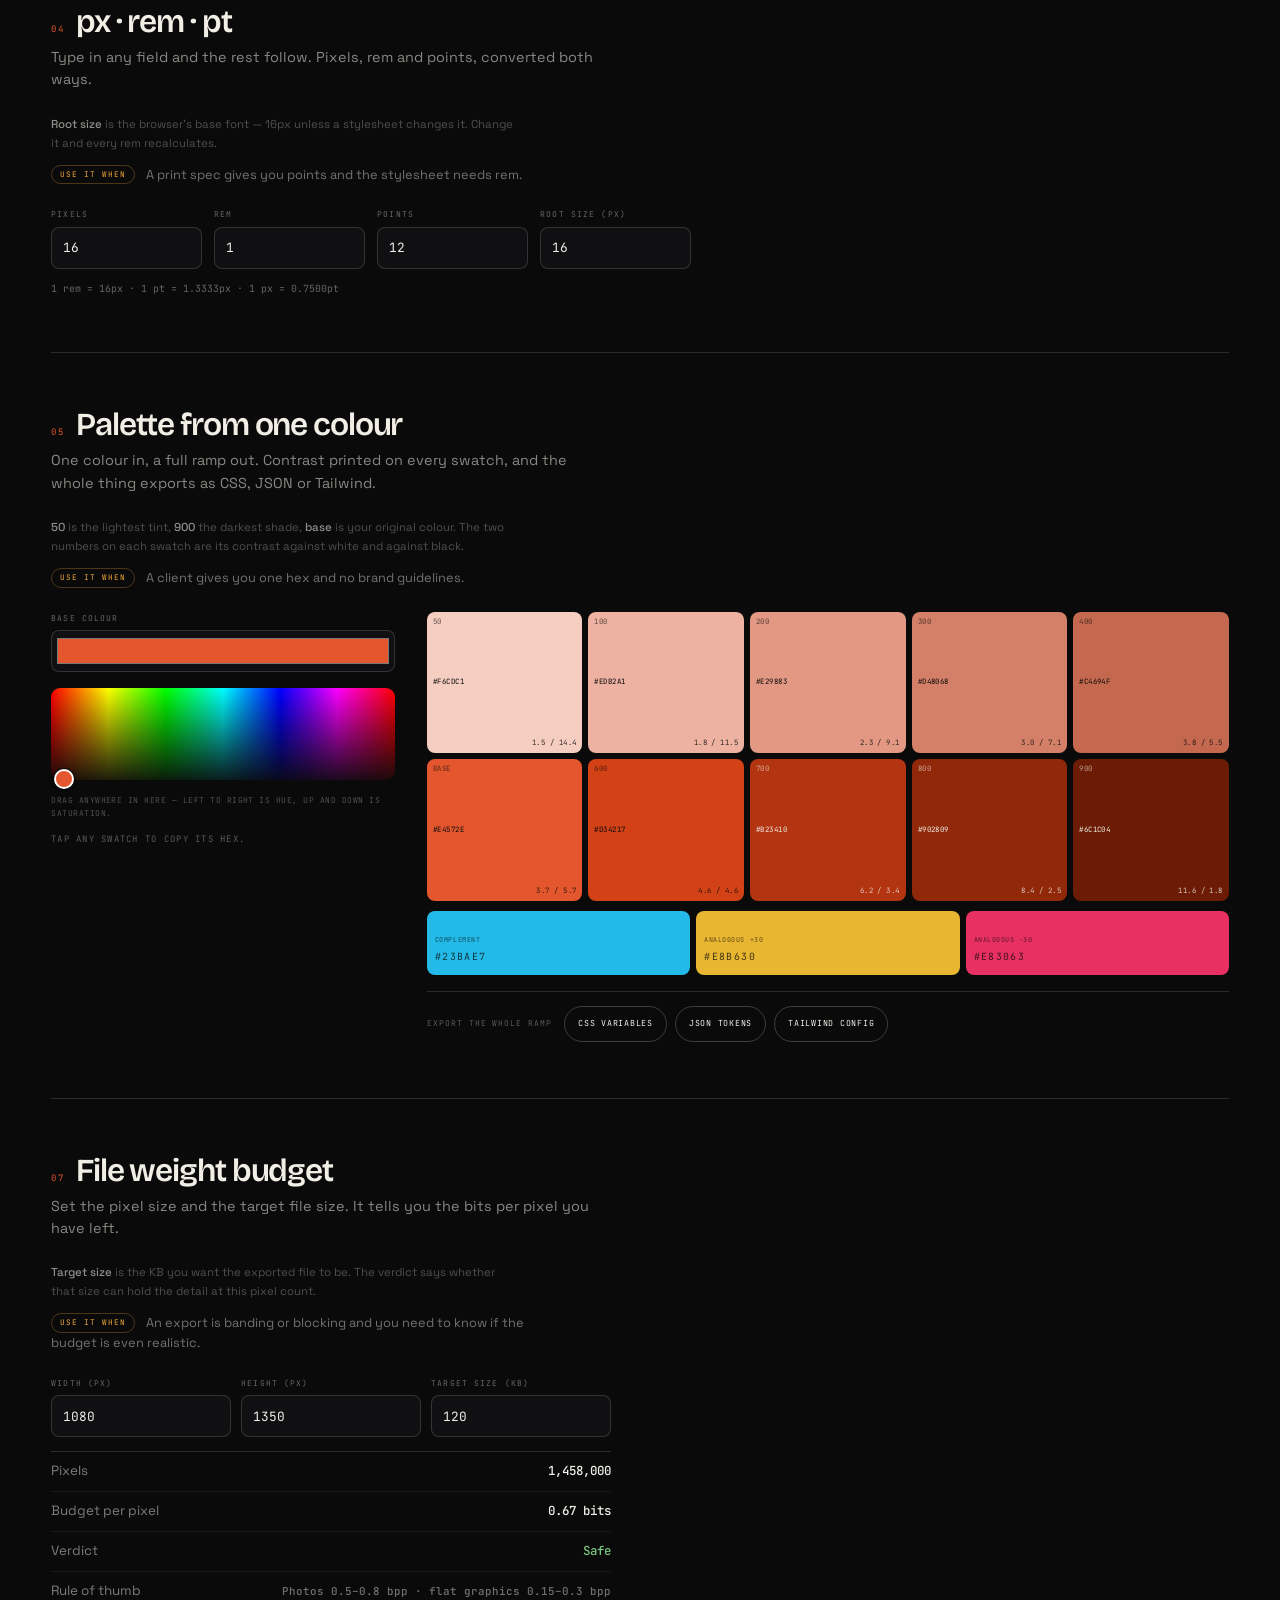
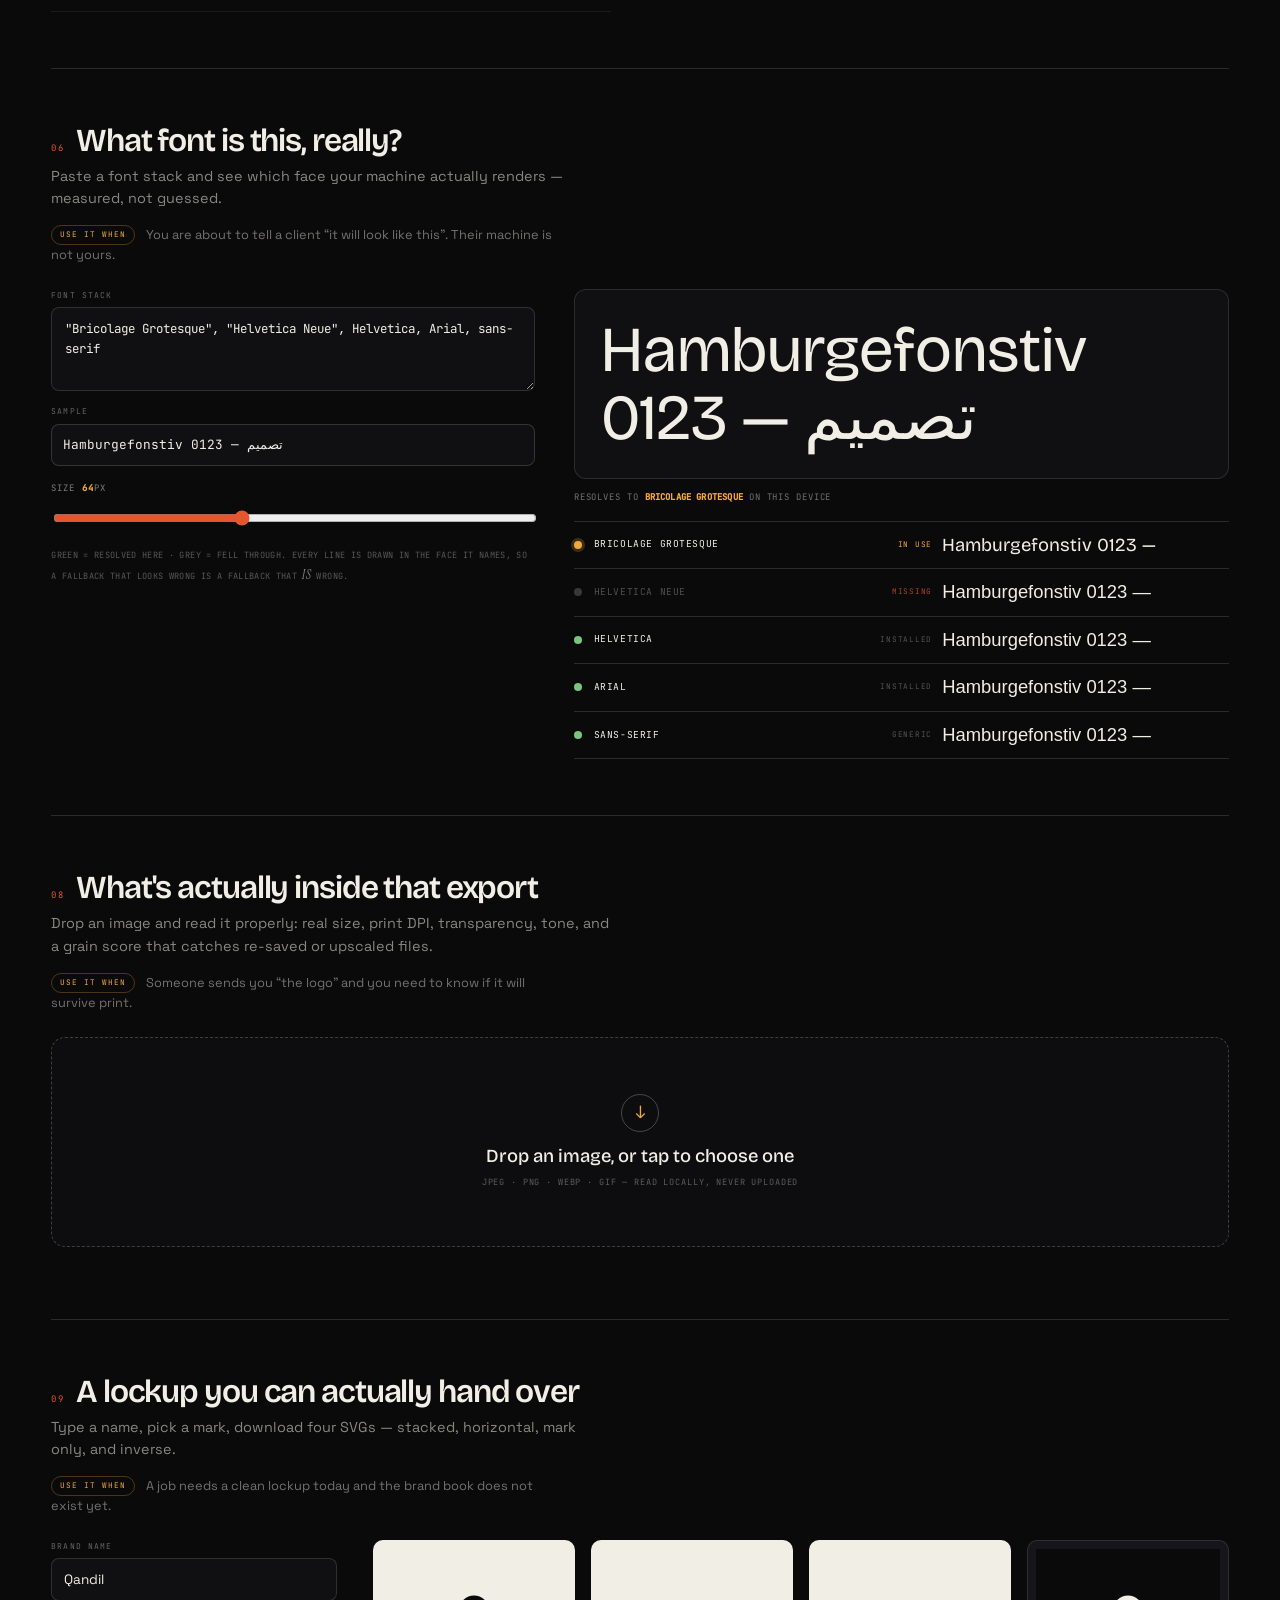
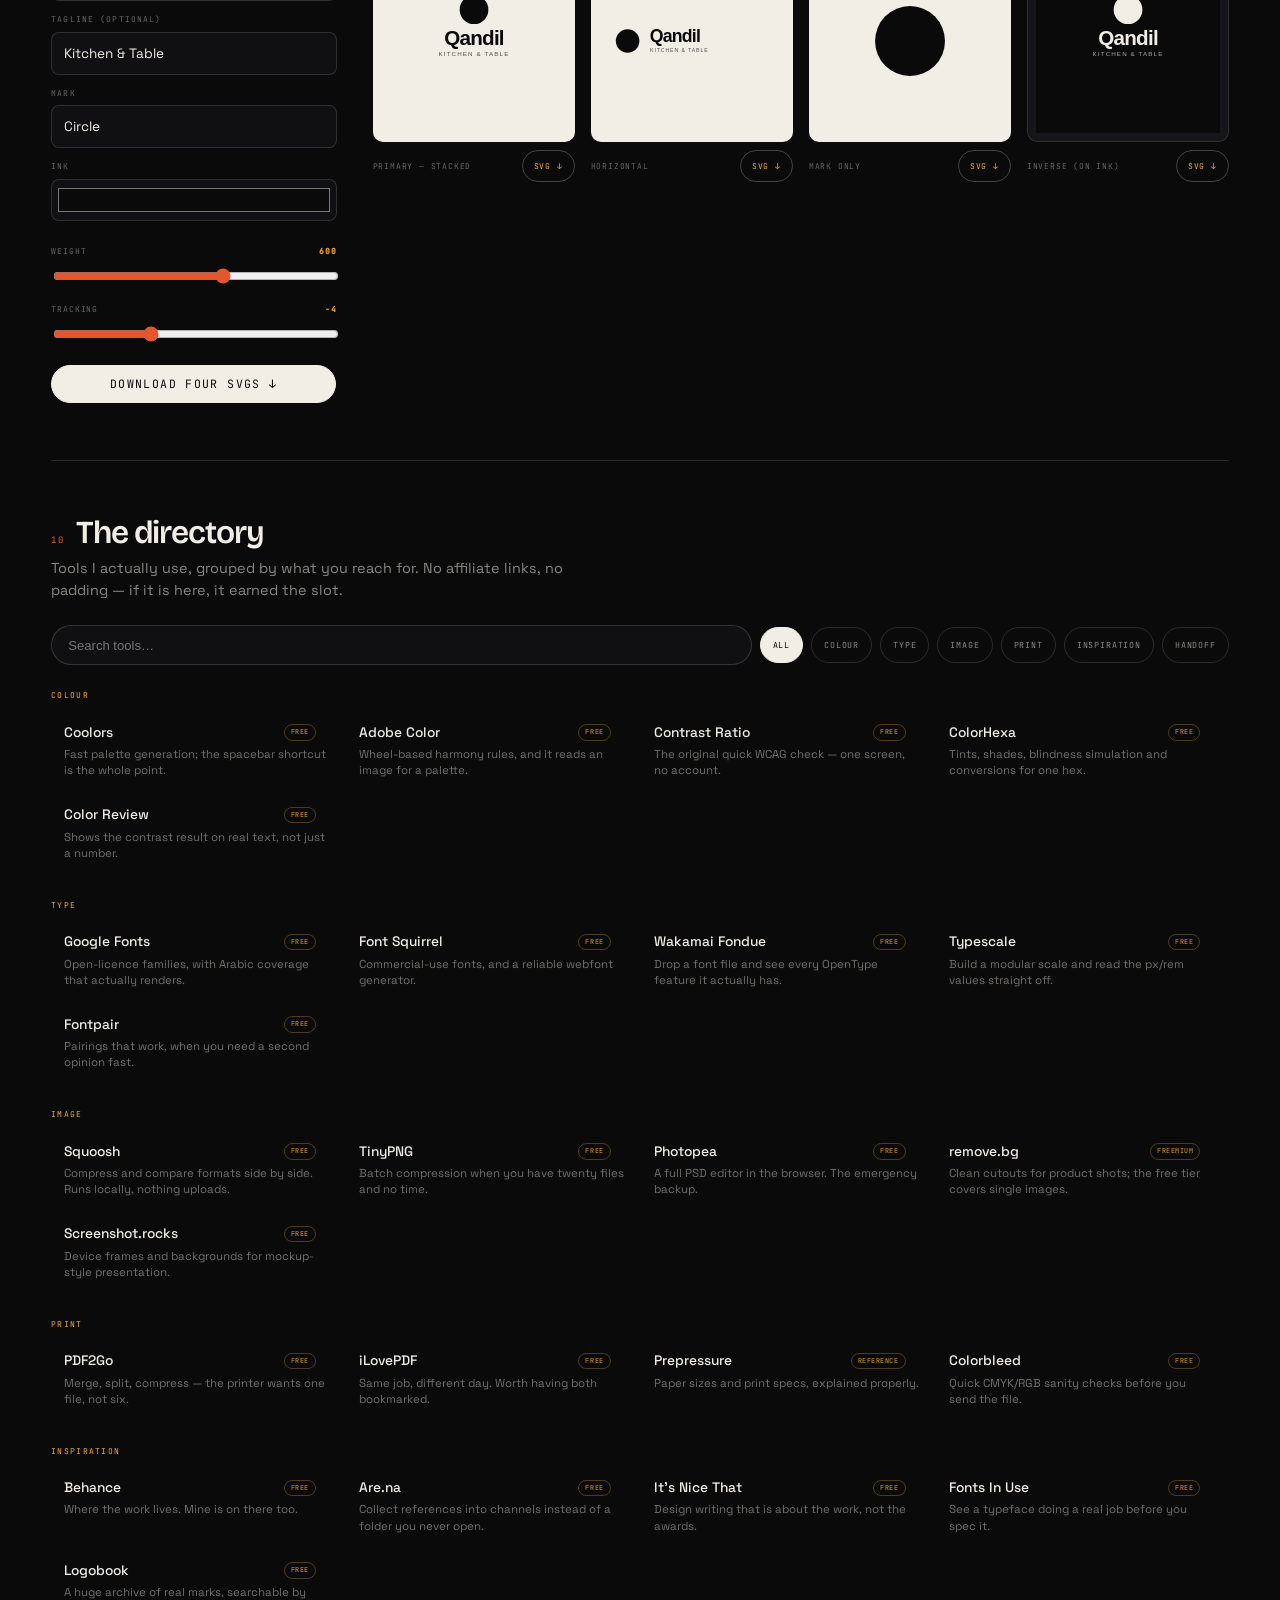
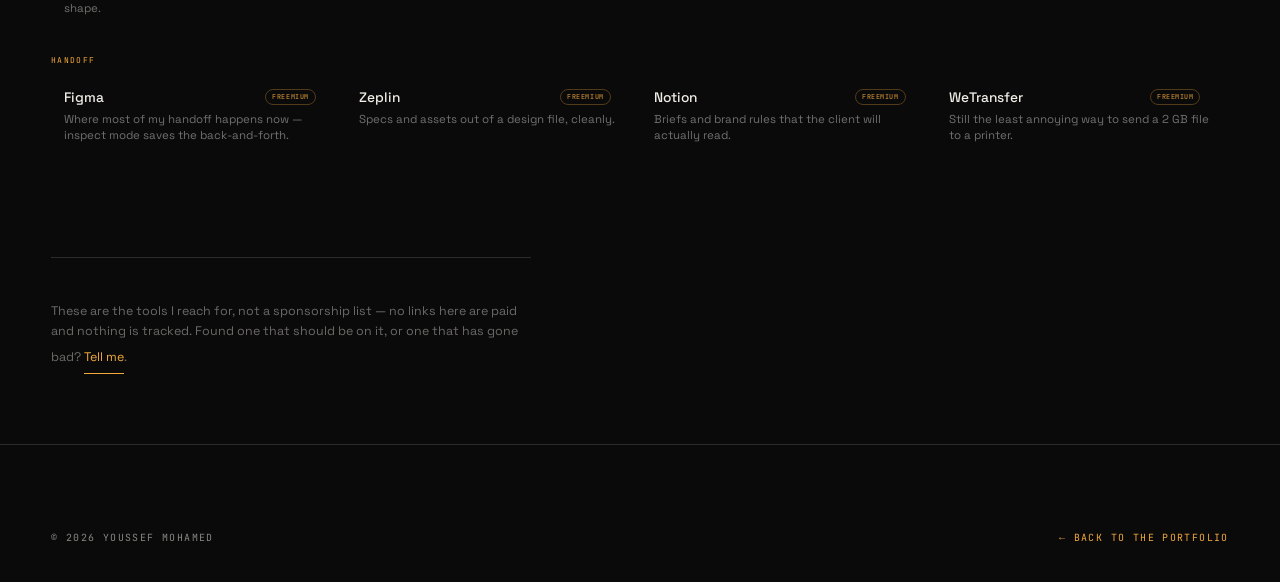
==== commit b79bc6f3: "enhanced tools page" ====
--- a/tools.html
+++ b/tools.html
@@ -67,10 +67,23 @@
       <p class="tp-head__kicker mono">Tools · free · no sign-up</p>
       <h1 class="tp-title">The things I open<br><em>twenty times a day.</em></h1>
       <p class="tp-lede">
-        Six calculators I got tired of googling, and a directory of the tools that actually
-        earn their place in a working designer's browser. Everything here runs on your device —
-        nothing is uploaded, nothing is tracked, and it all works offline.
-      </p>
+        Nine tools I got tired of googling, plus a directory. Everything runs on your device —
+        nothing is uploaded, nothing is tracked, and it works offline.
+      </p>
+
+      <!-- what is on the page, in one line each: no one should have to scroll to find out -->
+      <ul class="tp-map" aria-label="What each tool does">
+        <li><a href="#sizes"><span class="mono">01</span><b>Social sizes</b><small>copy the right artboard dimensions</small></a></li>
+        <li><a href="#print"><span class="mono">02</span><b>Print bleed</b><small>the document size the printer wants</small></a></li>
+        <li><a href="#contrast"><span class="mono">03</span><b>Contrast</b><small>will this text pass WCAG, yes or no</small></a></li>
+        <li><a href="#units"><span class="mono">04</span><b>px · rem · pt</b><small>convert between screen and print</small></a></li>
+        <li><a href="#palette"><span class="mono">05</span><b>Palette</b><small>one hex → a full ramp, exportable</small></a></li>
+        <li><a href="#fonts"><span class="mono">06</span><b>Fonts</b><small>which face actually renders</small></a></li>
+        <li><a href="#weight"><span class="mono">07</span><b>File weight</b><small>is this export size realistic</small></a></li>
+        <li><a href="#audit"><span class="mono">08</span><b>Image audit</b><small>read a file before it goes to print</small></a></li>
+        <li><a href="#lockup"><span class="mono">09</span><b>Lockup</b><small>download four real SVGs</small></a></li>
+        <li><a href="#directory"><span class="mono">10</span><b>Directory</b><small>the tools I actually keep open</small></a></li>
+      </ul>
 
       <nav class="tp-nav" aria-label="Jump to a tool">
         <a href="#sizes">01 · Social sizes</a>
@@ -92,12 +105,21 @@
         <span class="tool__n mono">01</span>
         <h2 class="tool__title">Social media sizes</h2>
       </div>
-      <p class="tool__d">
-        The current sizes for every placement worth designing for. Tap any row to copy
-        “width × height” to the clipboard — the aspect ratio is there so you can set up the
-        artboard without doing the maths.
-      </p>
-      <div class="tsize__groups" id="tSizeList"></div>
+            <p class="tool__d">The right size for every placement. Tap a row and the dimensions are on your clipboard.</p>
+      <p class="tool__when"><span class="mono">USE IT WHEN</span> A client says “make it for Instagram” and you need the artboard, not a guess.</p>
+      <div class="tsize__wrap">
+        <div class="tsize__groups" id="tSizeList"></div>
+        <aside class="tsize__preview" aria-live="polite">
+          <p class="mono tsize__plabel">See it on a phone</p>
+          <div class="tsize__phone">
+            <div class="tsize__screen">
+              <div class="tsize__art" id="tSizeArt"></div>
+            </div>
+          </div>
+          <p class="tsize__pmeta mono" id="tSizeMeta">Tap any size to preview it</p>
+          <button class="btn btn--ghost tsize__clone" type="button" id="tSizeClone">Send this size to the print calculator →</button>
+        </aside>
+      </div>
     </section>
 
     <!-- ───────────── 02 · PRINT BLEED ───────────── -->
@@ -106,11 +128,12 @@
         <span class="tool__n mono">02</span>
         <h2 class="tool__title">Print bleed calculator</h2>
       </div>
-      <p class="tool__d">
-        The number that causes the most reprints. Set your trim size and the bleed, and this
-        gives you the document size to create, the safe area to keep text inside, and the pixel
-        count at your export resolution.
-      </p>
+            <p class="tool__d">Finished size and bleed in, document size out — plus the safe area and the pixel count at your export resolution.</p>
+            <div class="tool__hint" id="tPrintHint">
+        <p><b>Bleed</b> is extra artwork past the trim so a 1 mm cutting slip doesn't leave a white edge — 3 mm is standard.</p>
+        <p><b>Safe margin</b> is how far text stays from the cut. <b>DPI</b> is the export resolution; 300 is print, 150 is a big banner.</p>
+      </div>
+<p class="tool__when"><span class="mono">USE IT WHEN</span> Anything is going to a printer. This is the number behind most reprints.</p>
 
       <div class="tprint">
         <div>
@@ -141,11 +164,11 @@
         <span class="tool__n mono">03</span>
         <h2 class="tool__title">Contrast checker (WCAG)</h2>
       </div>
-      <p class="tool__d">
-        Type a colour, or pick from the presets. The ratio is what accessibility guidelines use:
-        4.5:1 for body text, 3:1 for large text. If it fails here, it fails for a lot of
-        people — including anyone reading your work on a phone in daylight.
-      </p>
+            <p class="tool__d">Type two colours and get the ratio. 4.5:1 is the line for body text, 3:1 for large text.</p>
+            <p class="tool__hint">
+        <b>Text</b> is the colour of the words, <b>background</b> is what sits behind them. Swap if you typed them the wrong way round.
+      </p>
+<p class="tool__when"><span class="mono">USE IT WHEN</span> Before you hand over a palette — a grey that looks fine on your monitor can disappear on a phone in daylight.</p>
 
       <div class="tcon">
         <div>
@@ -160,8 +183,12 @@
             </div>
           </div>
           <div style="margin-top:10px">
-            <button class="btn btn--ghost" type="button" id="tConSwap" style="width:100%">Swap colours ⇄</button>
-          </div>
+            <div class="tcon__row2">
+              <button class="btn btn--ghost" type="button" id="tConSwap">Swap ⇄</button>
+              <button class="btn btn--ghost" type="button" id="tConPick">Pick from screen ⊙</button>
+            </div>
+          </div>
+          <p class="mono tcon__plabel">Or start from a pairing</p>
           <div class="tcon__picks" aria-label="Presets">
             <button class="tcon__pick" type="button" data-fg="#0A0A0B" data-bg="#F1EEE6" style="background:linear-gradient(135deg,#0A0A0B 50%,#F1EEE6 50%)" aria-label="Ink on paper"></button>
             <button class="tcon__pick" type="button" data-fg="#F1EEE6" data-bg="#0A0A0B" style="background:linear-gradient(135deg,#F1EEE6 50%,#0A0A0B 50%)" aria-label="Paper on ink"></button>
@@ -177,10 +204,16 @@
           <ul class="tcon__checks" id="tConChecks"></ul>
           <div class="tcon__preview" id="tConPreview">
             <p id="tConText">
-              Menus people can read in bad light. This is body text at normal size —
-              the paragraph you are reading right now.
+              Menus people can read in bad light. This is the paragraph you are reading right now.
             </p>
-            <p>Large text sample</p>
+          </div>
+          <div class="tcon__live">
+            <div class="tcon__live-head">
+              <label class="mono" for="tConSize">Try it at <b id="tConSizeVal">16</b>px</label>
+              <span class="tcon__live-badge is-pass" id="tConLivePass">PASSES at 16px</span>
+            </div>
+            <input id="tConSize" type="range" min="10" max="48" value="16" />
+            <p class="tcon__live-note mono">Drag the size down. It flips to FAILS the moment the text gets too small for this ratio.</p>
           </div>
           <div style="display:flex;gap:8px;margin-top:10px;align-items:center">
             <span id="tConSwatchFg" style="width:34px;height:34px;border-radius:6px;border:1px solid rgba(241,238,230,.25)"></span>
@@ -197,11 +230,11 @@
         <span class="tool__n mono">04</span>
         <h2 class="tool__title">px · rem · pt</h2>
       </div>
-      <p class="tool__d">
-        Type into any field and the others follow. Point sizes from a print spec, rem values
-        for a stylesheet, pixels for a mockup — this is the conversion that keeps a type scale
-        consistent across both.
-      </p>
+            <p class="tool__d">Type in any field and the rest follow. Pixels, rem and points, converted both ways.</p>
+            <p class="tool__hint">
+        <b>Root size</b> is the browser's base font — 16px unless a stylesheet changes it. Change it and every rem recalculates.
+      </p>
+<p class="tool__when"><span class="mono">USE IT WHEN</span> A print spec gives you points and the stylesheet needs rem.</p>
 
       <div class="tunits">
         <div class="tf"><label for="tUnitPx">Pixels</label><input class="tunit__in" id="tUnitPx" data-unit="px" type="number" inputmode="decimal" step="any" /></div>
@@ -218,20 +251,26 @@
         <span class="tool__n mono">05</span>
         <h2 class="tool__title">Palette from one colour</h2>
       </div>
-      <p class="tool__d">
-        Pick a brand colour and get a usable ramp: five tints, the base, five shades, and three
-        accents that are actually related. Each swatch shows its contrast against white and
-        black, so you can see what will hold up as text before you commit.
-      </p>
+            <p class="tool__d">One colour in, a full ramp out. Contrast printed on every swatch, and the whole thing exports as CSS, JSON or Tailwind.</p>
+            <p class="tool__hint">
+        <b>50</b> is the lightest tint, <b>900</b> the darkest shade, <b>base</b> is your original colour. The two numbers on each swatch are its contrast against white and against black.
+      </p>
+<p class="tool__when"><span class="mono">USE IT WHEN</span> A client gives you one hex and no brand guidelines.</p>
 
       <div class="tpal">
         <div>
           <div class="tf">
             <label for="tPalBase">Base colour</label>
             <input id="tPalBase" type="color" value="#E4572E" />
+            <div class="tpal__drag" id="tPalDrag" role="slider" tabindex="0"
+                 aria-label="Drag across to change hue and saturation"
+                 aria-valuemin="0" aria-valuemax="360" aria-valuenow="16">
+              <div class="tpal__knob" id="tPalKnob"></div>
+            </div>
+            <p class="mono tpal__draghint">Drag anywhere in here — left to right is hue, up and down is saturation.</p>
           </div>
           <p class="mono" style="font-size:.56rem;color:rgba(241,238,230,.35);margin:12px 0 0;line-height:1.6">
-            Tap any swatch to copy its hex.<br>The two numbers are contrast vs. white / vs. black.
+            Tap any swatch to copy its hex.
           </p>
         </div>
         <div>
@@ -253,11 +292,11 @@
         <span class="tool__n mono">07</span>
         <h2 class="tool__title">File weight budget</h2>
       </div>
-      <p class="tool__d">
-        The quiet reason a portfolio feels slow. Set the pixel size and the size you want the
-        file to be, and this tells you how many bits per pixel you have left — which is what
-        decides whether the export will band and block or hold together.
-      </p>
+            <p class="tool__d">Set the pixel size and the target file size. It tells you the bits per pixel you have left.</p>
+            <p class="tool__hint">
+        <b>Target size</b> is the KB you want the exported file to be. The verdict says whether that size can hold the detail at this pixel count.
+      </p>
+<p class="tool__when"><span class="mono">USE IT WHEN</span> An export is banding or blocking and you need to know if the budget is even realistic.</p>
 
       <div class="tweight">
         <div class="tf__row">
@@ -276,14 +315,8 @@
         <span class="tool__n mono">06</span>
         <h2 class="tool__title">What font is this, really?</h2>
       </div>
-      <p class="tool__d">
-        Paste any CSS font stack and this shows you exactly which face your machine resolves it
-        to — the one that actually renders, not the first one you asked for. It is measured, not
-        guessed: the text is drawn on a canvas in each candidate and compared against the generic
-        fallback, so a face that is not installed cannot fake its way in. The line you are reading
-        is set in this site's own stack — <em>Bricolage Grotesque</em> first, with Helvetica,
-        Arial and sans-serif behind it — so the counts below are a live example, not a demo.
-      </p>
+            <p class="tool__d">Paste a font stack and see which face your machine actually renders — measured, not guessed.</p>
+      <p class="tool__when"><span class="mono">USE IT WHEN</span> You are about to tell a client “it will look like this”. Their machine is not yours.</p>
 
       <div class="tfont">
         <div class="tfont__side">
@@ -318,13 +351,8 @@
         <span class="tool__n mono">08</span>
         <h2 class="tool__title">What's actually inside that export</h2>
       </div>
-      <p class="tool__d">
-        Drop an image and read it the way a proofer would: real dimensions, the DPI it will print
-        at, whether it has transparency, how much of it is pure black and pure white, and — the one
-        nobody checks — the ratio of noise to detail, which is what tells you whether a JPEG has
-        been re-saved one time too many or a PNG was exported at the wrong size and upscaled.
-        Nothing leaves this tab; the file is read in memory and forgotten.
-      </p>
+            <p class="tool__d">Drop an image and read it properly: real size, print DPI, transparency, tone, and a grain score that catches re-saved or upscaled files.</p>
+      <p class="tool__when"><span class="mono">USE IT WHEN</span> Someone sends you “the logo” and you need to know if it will survive print.</p>
 
       <div class="taud">
         <label class="taud__drop" id="tAudDrop" for="tAudFile">
@@ -337,6 +365,20 @@
           <div class="taud__preview"><img id="tAudImg" alt="The image you just loaded" /></div>
           <div class="taud__facts" id="tAudFacts"></div>
         </div>
+        <div class="taud__cmp" id="tAudCmp" hidden>
+          <p class="mono taud__cmplabel">Would a re-export be smaller?</p>
+          <div class="taud__cmprow">
+            <label class="mono" for="tAudQ">JPEG quality <b id="tAudQVal">80%</b></label>
+            <input id="tAudQ" type="range" min="30" max="95" value="80" />
+          </div>
+          <canvas id="tAudCmpCanvas" hidden></canvas>
+          <div class="taud__cmpsizes">
+            <div><span class="mono">JPEG</span><b id="tAudJpgSize">—</b></div>
+            <div><span class="mono">PNG</span><b id="tAudPngSize">—</b></div>
+          </div>
+          <p class="taud__save" id="tAudSave"></p>
+          <button class="btn btn--solid taud__dl" type="button" id="tAudDownload">Download this JPEG ↓</button>
+        </div>
         <p class="taud__note mono" id="tAudNote"></p>
       </div>
     </section>
@@ -347,12 +389,8 @@
         <span class="tool__n mono">09</span>
         <h2 class="tool__title">A lockup you can actually hand over</h2>
       </div>
-      <p class="tool__d">
-        Type a name, pick a mark, and this writes a real, clean SVG — live text you can outline,
-        a transparent background, and the exact spacing a lockup needs — plus the three
-        arrangements a client always asks for after the fact. Four files, one click, no account
-        and no watermark. It opens in Illustrator as editable shapes because that is what it is.
-      </p>
+            <p class="tool__d">Type a name, pick a mark, download four SVGs — stacked, horizontal, mark only, and inverse.</p>
+      <p class="tool__when"><span class="mono">USE IT WHEN</span> A job needs a clean lockup today and the brand book does not exist yet.</p>
 
       <div class="tlk">
         <div class="tlk__side">
@@ -372,6 +410,12 @@
             <label for="tlkInk">Ink</label>
             <input id="tlkInk" type="color" value="#0A0A0B" />
           </div>
+          <div class="tlk__tune">
+            <label class="mono" for="tlkWeight">Weight <b id="tlkWeightVal">600</b></label>
+            <input id="tlkWeight" type="range" min="300" max="800" step="100" value="600" />
+            <label class="mono" for="tlkTrack">Tracking <b id="tlkTrackVal">−4</b></label>
+            <input id="tlkTrack" type="range" min="-8" max="4" step="1" value="-4" />
+          </div>
           <button class="btn btn--solid tlk__all" id="tlkAll" type="button">Download four SVGs ↓</button>
         </div>
         <div class="tlk__stage" id="tlkStage"></div>
@@ -385,8 +429,7 @@
         <h2 class="tool__title">The directory</h2>
       </div>
       <p class="tool__d">
-        Tools I actually use, grouped by what you reach for them for. No affiliate links,
-        no “top 50” padding — if it is here, it earned the slot. Search or filter by category.
+        Tools I actually use, grouped by what you reach for. No affiliate links, no padding — if it is here, it earned the slot.
       </p>
 
       <div class="tdir__bar">
--- a/css/tools.css
+++ b/css/tools.css
@@ -406,3 +406,171 @@
   transition:background .25s,color .25s,border-color .25s;
 }
 .tpal__exp:hover,.tpal__exp:focus-visible{background:var(--paper);color:var(--ink);border-color:var(--paper)}
+
+/* ── the one-line map of the page ──
+   a visitor should know what all ten do before scrolling past the fold */
+/* five across, two rows, no orphan cells — the numbers live in a column of their
+   own so a long label can never shove them into the middle of the text */
+.tp-map{
+  list-style:none;margin:clamp(20px,3vw,30px) 0 0;padding:0;
+  display:grid;grid-template-columns:repeat(5,minmax(0,1fr));gap:1px;
+  background:var(--line);border:1px solid var(--line);border-radius:10px;overflow:hidden;
+}
+@media (max-width:1080px){.tp-map{grid-template-columns:repeat(2,minmax(0,1fr))}}
+@media (max-width:560px){.tp-map{grid-template-columns:1fr}}
+.tp-map li{display:flex;background:var(--ink)}
+.tp-map a{
+  display:grid;grid-template-columns:16px minmax(0,1fr);grid-template-rows:auto auto;
+  gap:3px 8px;padding:13px 14px;background:var(--ink);text-decoration:none;
+  width:100%;transition:background .25s;
+}
+.tp-map a:hover,.tp-map a:focus-visible{background:#15151a}
+.tp-map .mono{
+  grid-row:1/3;align-self:start;color:var(--accent);
+  font-size:.5rem;letter-spacing:.1em;line-height:1.7;
+}
+.tp-map b{
+  font-family:var(--font-display);font-weight:500;font-size:.8rem;line-height:1.2;
+  color:var(--paper);letter-spacing:-.01em;
+}
+.tp-map small{font-size:.65rem;line-height:1.4;color:rgba(241,238,230,.42)}
+.tp-map a:hover small,.tp-map a:focus-visible small{color:rgba(241,238,230,.64)}
+
+/* ── "use it when": the sentence that makes a tool click ── */
+.tool__when{
+  display:block;font-size:.8rem;line-height:1.55;color:rgba(241,238,230,.46);
+  margin:-8px 0 clamp(16px,2.4vw,24px);max-width:64ch;
+}
+.tool__when .mono{
+  display:inline-flex;align-items:center;vertical-align:2px;margin-right:8px;
+  font-size:.48rem;letter-spacing:.13em;color:var(--accent-2);
+  border:1px solid rgba(242,169,59,.28);border-radius:99px;padding:3px 8px;
+}
+
+/* ── field hints: what a label cannot say on its own ── */
+/* quieter than the description above it — it is support text, not a headline */
+.tool__hint{
+  font-size:.72rem;line-height:1.65;color:rgba(241,238,230,.3);
+  max-width:66ch;margin:0 0 clamp(14px,2vw,20px);
+}
+.tool__hint b{color:rgba(241,238,230,.58);font-weight:500}
+.tool__hint p{margin:0 0 3px}
+
+/* the colour squares need a caption — six gradients with no label is a guessing game */
+.tcon__plabel{
+  font-size:.5rem;letter-spacing:.12em;text-transform:uppercase;
+  color:rgba(241,238,230,.32);margin:16px 0 0;
+}
+
+/* ── the print diagram is a control, not a picture ──
+   grab the trim edge to set the bleed, the dashed line to set the safe margin */
+.tpfig__trim,.tpfig__safe{cursor:grab;touch-action:none;outline:none}
+.tpfig__trim:hover,.tpfig__trim:focus-visible{outline:2px solid var(--accent);outline-offset:1px}
+.tpfig__safe:hover,.tpfig__safe:focus-visible{outline:2px dashed var(--accent);outline-offset:1px}
+.tpfig__grip{
+  position:absolute;left:50%;top:0;width:26px;height:4px;margin-left:-13px;
+  border-radius:99px;background:var(--accent);opacity:0;transition:opacity .2s;
+}
+.tpfig__safe .tpfig__grip{background:rgba(10,10,11,.6)}
+.tpfig__trim:hover .tpfig__grip,.tpfig__trim:focus-visible .tpfig__grip,
+.tpfig__safe:hover .tpfig__grip,.tpfig__safe:focus-visible .tpfig__grip,
+.is-dragging .tpfig__grip{opacity:1}
+.is-dragging .tpfig__trim,.is-dragging .tpfig__safe{cursor:grabbing}
+.tpfig__tip{color:var(--accent-2);opacity:.85}
+
+/* ── contrast: two actions side by side ── */
+.tcon__row2{display:grid;grid-template-columns:auto 1fr;gap:8px;margin-top:10px}
+.tcon__row2 .btn{width:100%;justify-content:center;font-size:.62rem;padding:11px 10px}
+
+/* ── palette: drag to choose hue + saturation ── */
+.tpal__drag{
+  position:relative;height:92px;border-radius:9px;margin-top:10px;cursor:crosshair;
+  touch-action:none;outline:none;
+  background:
+    linear-gradient(to bottom, rgba(10,10,11,0) 0%, rgba(10,10,11,.92) 100%),
+    linear-gradient(to right, #FF0000, #FFFF00, #00FF00, #00FFFF, #0000FF, #FF00FF, #FF0000);
+}
+.tpal__drag:hover,.tpal__drag:focus-visible{box-shadow:0 0 0 2px var(--accent-2)}
+.tpal__knob{
+  position:absolute;width:20px;height:20px;border-radius:50%;pointer-events:none;
+  border:2px solid #fff;box-shadow:0 0 0 1px rgba(0,0,0,.6),0 2px 6px rgba(0,0,0,.5);
+  transform:translate(-50%,-50%);transition:transform .08s;
+}
+.tpal__drag:active .tpal__knob{transform:translate(-50%,-50%) scale(1.15)}
+.tpal__draghint{font-size:.5rem;letter-spacing:.06em;color:rgba(241,238,230,.3);margin:8px 0 0;line-height:1.6}
+
+/* ── social sizes: the list next to a phone that shows the crop ── */
+.tsize__wrap{display:grid;grid-template-columns:minmax(0,1fr) 244px;gap:clamp(18px,3vw,40px);align-items:start}
+@media (max-width:960px){.tsize__wrap{grid-template-columns:1fr}}
+/* on a phone the preview sits ABOVE the list and scrolls away — a sticky phone
+   would sit on top of the rows and eat every tap */
+@media (max-width:960px){
+  .tsize__preview{order:-1;position:static;padding-bottom:14px;border-bottom:1px solid var(--line)}
+  .tsize__phone{max-width:190px}
+  .tsize__screen{aspect-ratio:9/16}
+}
+.tsize__preview{position:sticky;top:96px}
+.tsize__plabel{font-size:.5rem;letter-spacing:.13em;text-transform:uppercase;color:rgba(241,238,230,.35);margin:0 0 12px}
+.tsize__phone{
+  border:1px solid rgba(241,238,230,.16);border-radius:22px;padding:9px;
+  background:#101013;box-shadow:0 18px 40px -20px rgba(0,0,0,.9);
+}
+.tsize__screen{
+  aspect-ratio:9/19.5;border-radius:15px;overflow:hidden;background:#08080a;
+  display:grid;place-items:center;position:relative;
+}
+.tsize__art{
+  background:var(--accent);transition:width .35s var(--ease-out),height .35s var(--ease-out),border-radius .35s;
+  max-width:100%;max-height:100%;
+  box-shadow:0 0 0 1px rgba(255,255,255,.18);
+}
+.tsize__pmeta{font-size:.52rem;letter-spacing:.06em;color:rgba(241,238,230,.45);margin:12px 0 0;line-height:1.6}
+.tsize__clone{
+  margin-top:12px;width:100%;font-size:.56rem;line-height:1.4;
+  padding:12px 10px;text-align:left;justify-content:flex-start;min-height:44px;
+}
+
+/* ── contrast: drag the size until it fails ── */
+.tcon__live{margin-top:14px;padding-top:14px;border-top:1px solid var(--line)}
+.tcon__live-head{display:flex;align-items:center;justify-content:space-between;gap:10px;flex-wrap:wrap}
+.tcon__live-head label{font-size:.52rem;letter-spacing:.1em;text-transform:uppercase;color:rgba(241,238,230,.42)}
+.tcon__live-head label b{color:var(--accent-2);font-weight:600}
+.tcon__live-badge{
+  font-family:var(--font-mono);font-size:.52rem;letter-spacing:.1em;text-transform:uppercase;
+  padding:5px 10px;border-radius:99px;font-weight:700;transition:background .25s,color .25s;
+}
+.tcon__live-badge.is-pass{background:#7BC47F;color:#0A0A0B}
+.tcon__live-badge.is-fail{background:var(--accent);color:#fff}
+.tcon__live input[type=range]{width:100%;margin:10px 0 0;accent-color:var(--accent);height:24px}
+@media (hover:none){.tcon__live input[type=range]{height:40px}}
+.tcon__live-note{font-size:.5rem;line-height:1.6;letter-spacing:.05em;color:rgba(241,238,230,.3);margin:6px 0 0}
+
+/* ── lockup: tune the type, watch all four update ── */
+.tlk__tune{margin-top:16px;display:flex;flex-direction:column;gap:6px}
+.tlk__tune label{font-size:.5rem;letter-spacing:.11em;text-transform:uppercase;color:rgba(241,238,230,.4);margin-top:8px;display:flex;justify-content:space-between}
+.tlk__tune label b{color:var(--accent-2);font-weight:600}
+.tlk__tune input[type=range]{width:100%;accent-color:var(--accent);height:22px}
+@media (hover:none){.tlk__tune input[type=range]{height:38px}}
+
+/* ── image audit: re-encode and compare, live ── */
+.taud__cmp{
+  margin-top:22px;padding-top:18px;border-top:1px solid var(--line);
+  display:grid;gap:10px;
+}
+.taud__cmplabel{font-size:.5rem;letter-spacing:.13em;text-transform:uppercase;color:rgba(241,238,230,.35);margin:0}
+.taud__cmprow{display:flex;flex-direction:column;gap:6px}
+.taud__cmprow label{font-size:.52rem;letter-spacing:.1em;text-transform:uppercase;color:rgba(241,238,230,.45);display:flex;justify-content:space-between}
+.taud__cmprow label b{color:var(--accent-2);font-weight:600}
+.taud__cmprow input[type=range]{width:100%;accent-color:var(--accent);height:22px}
+@media (hover:none){.taud__cmprow input[type=range]{height:38px}}
+.taud__cmpsizes{display:grid;grid-template-columns:1fr 1fr;gap:10px}
+.taud__cmpsizes div{
+  border:1px solid var(--line);border-radius:8px;padding:10px 12px;background:#101013;
+  display:flex;justify-content:space-between;align-items:center;gap:8px;
+}
+.taud__cmpsizes span{font-size:.48rem;letter-spacing:.12em;text-transform:uppercase;color:rgba(241,238,230,.32)}
+.taud__cmpsizes b{font-family:var(--font-mono);font-size:.82rem;color:var(--paper)}
+.taud__save{font-family:var(--font-mono);font-size:.56rem;letter-spacing:.06em;margin:0}
+.taud__save.is-pass{color:#7BC47F}
+.taud__save.is-fail{color:var(--accent)}
+.taud__dl{width:100%;justify-content:center;margin-top:4px}
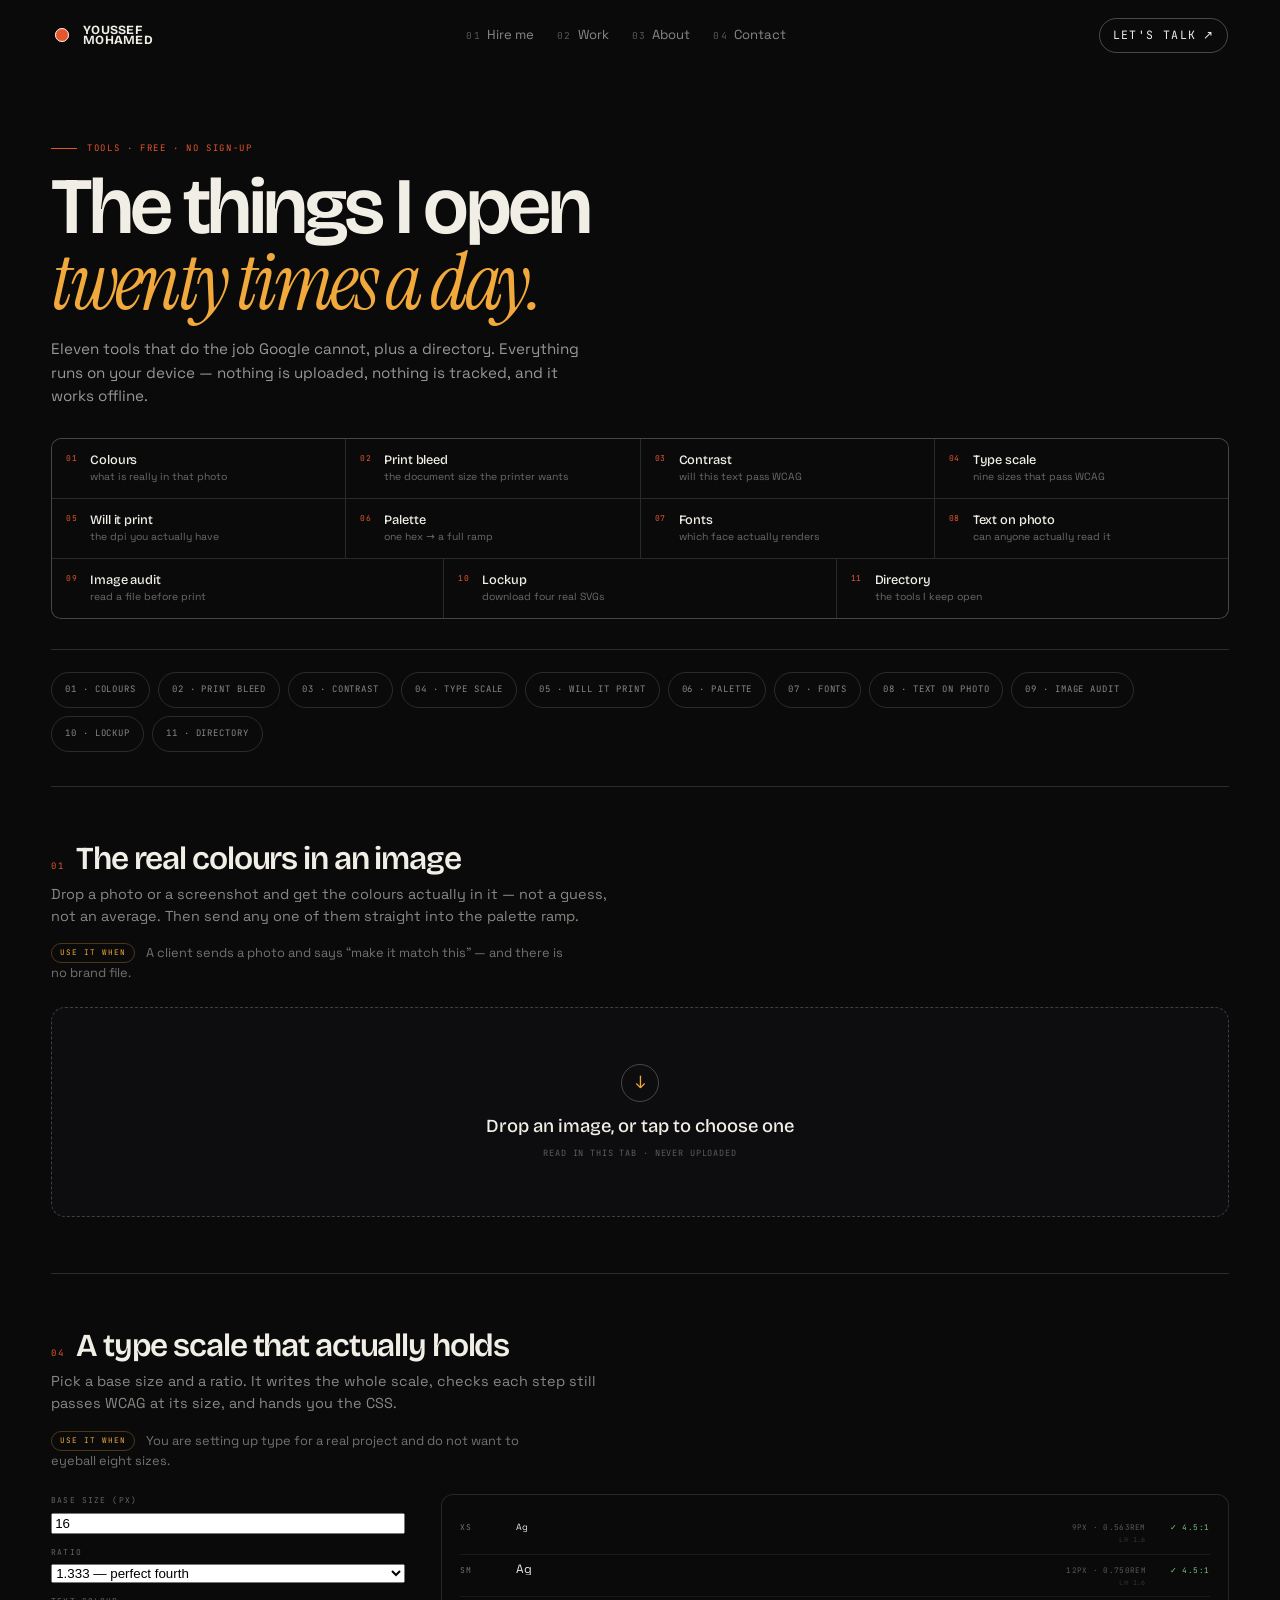
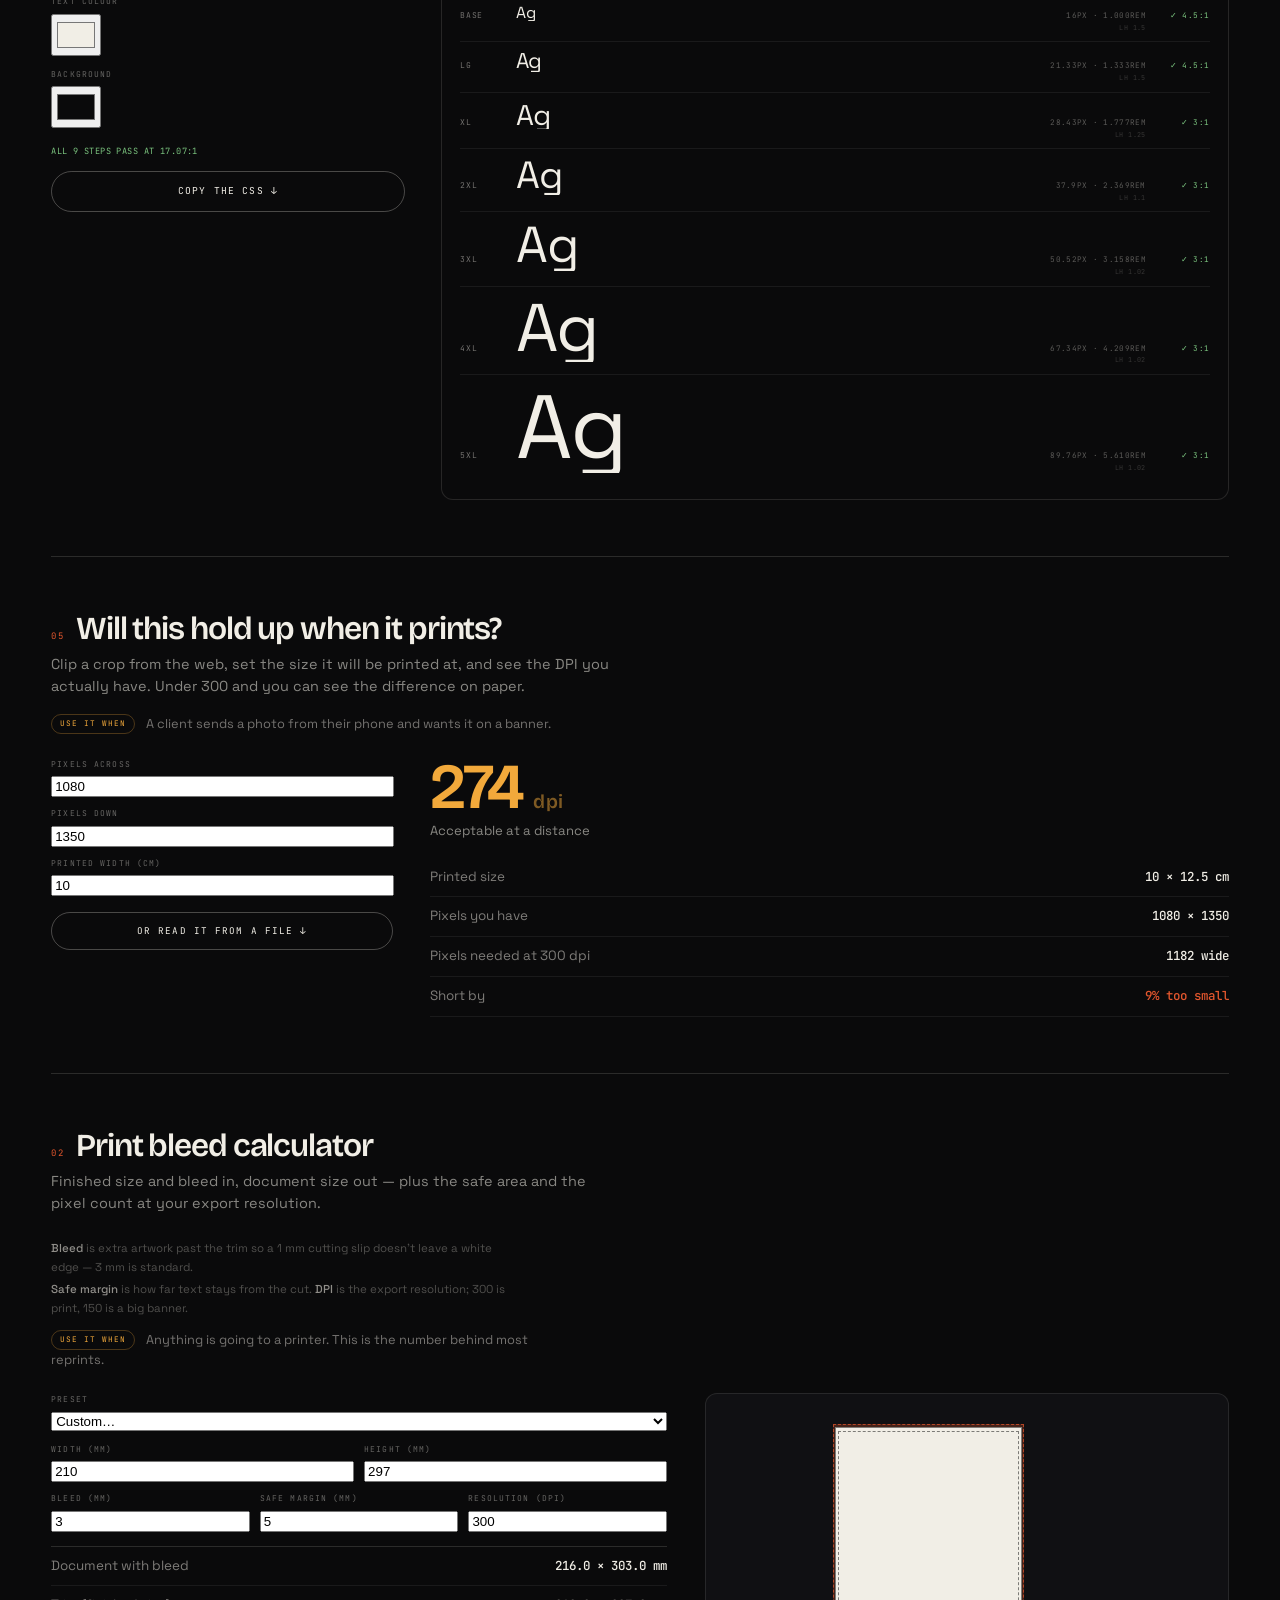
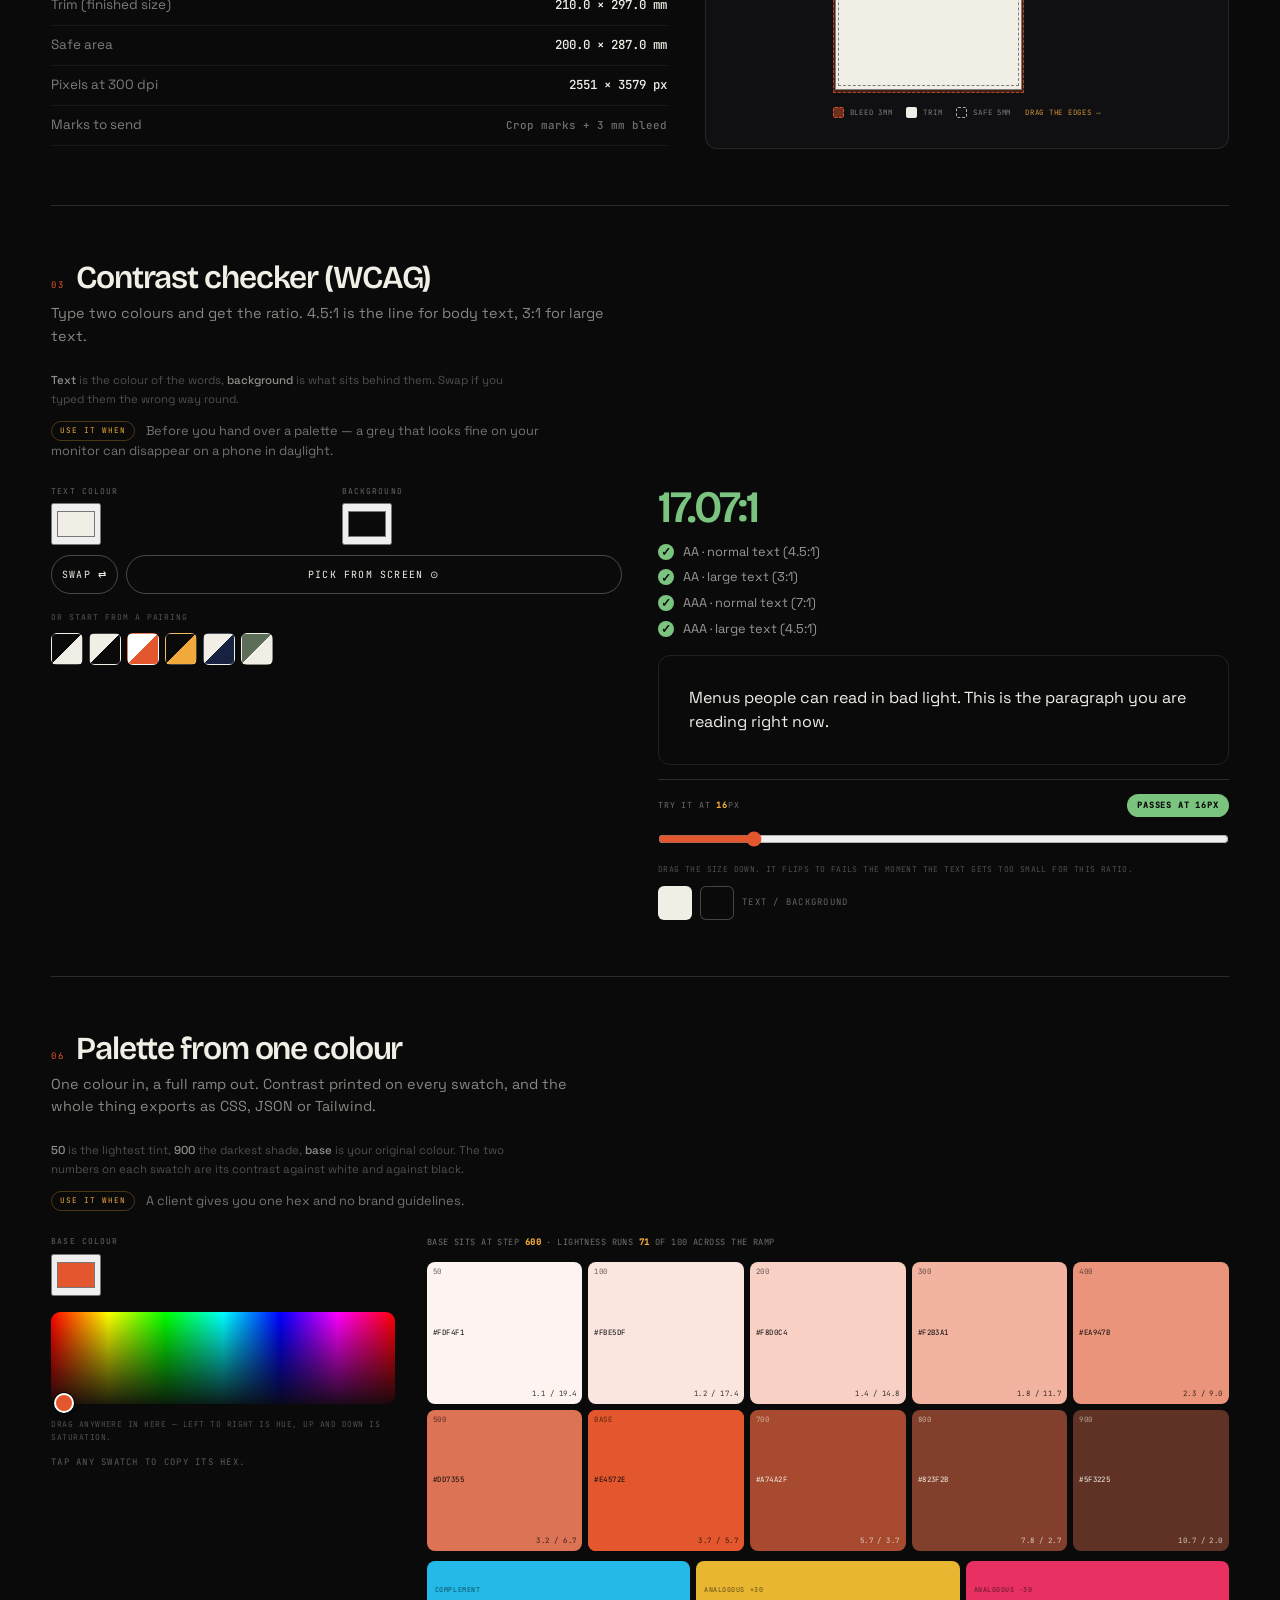
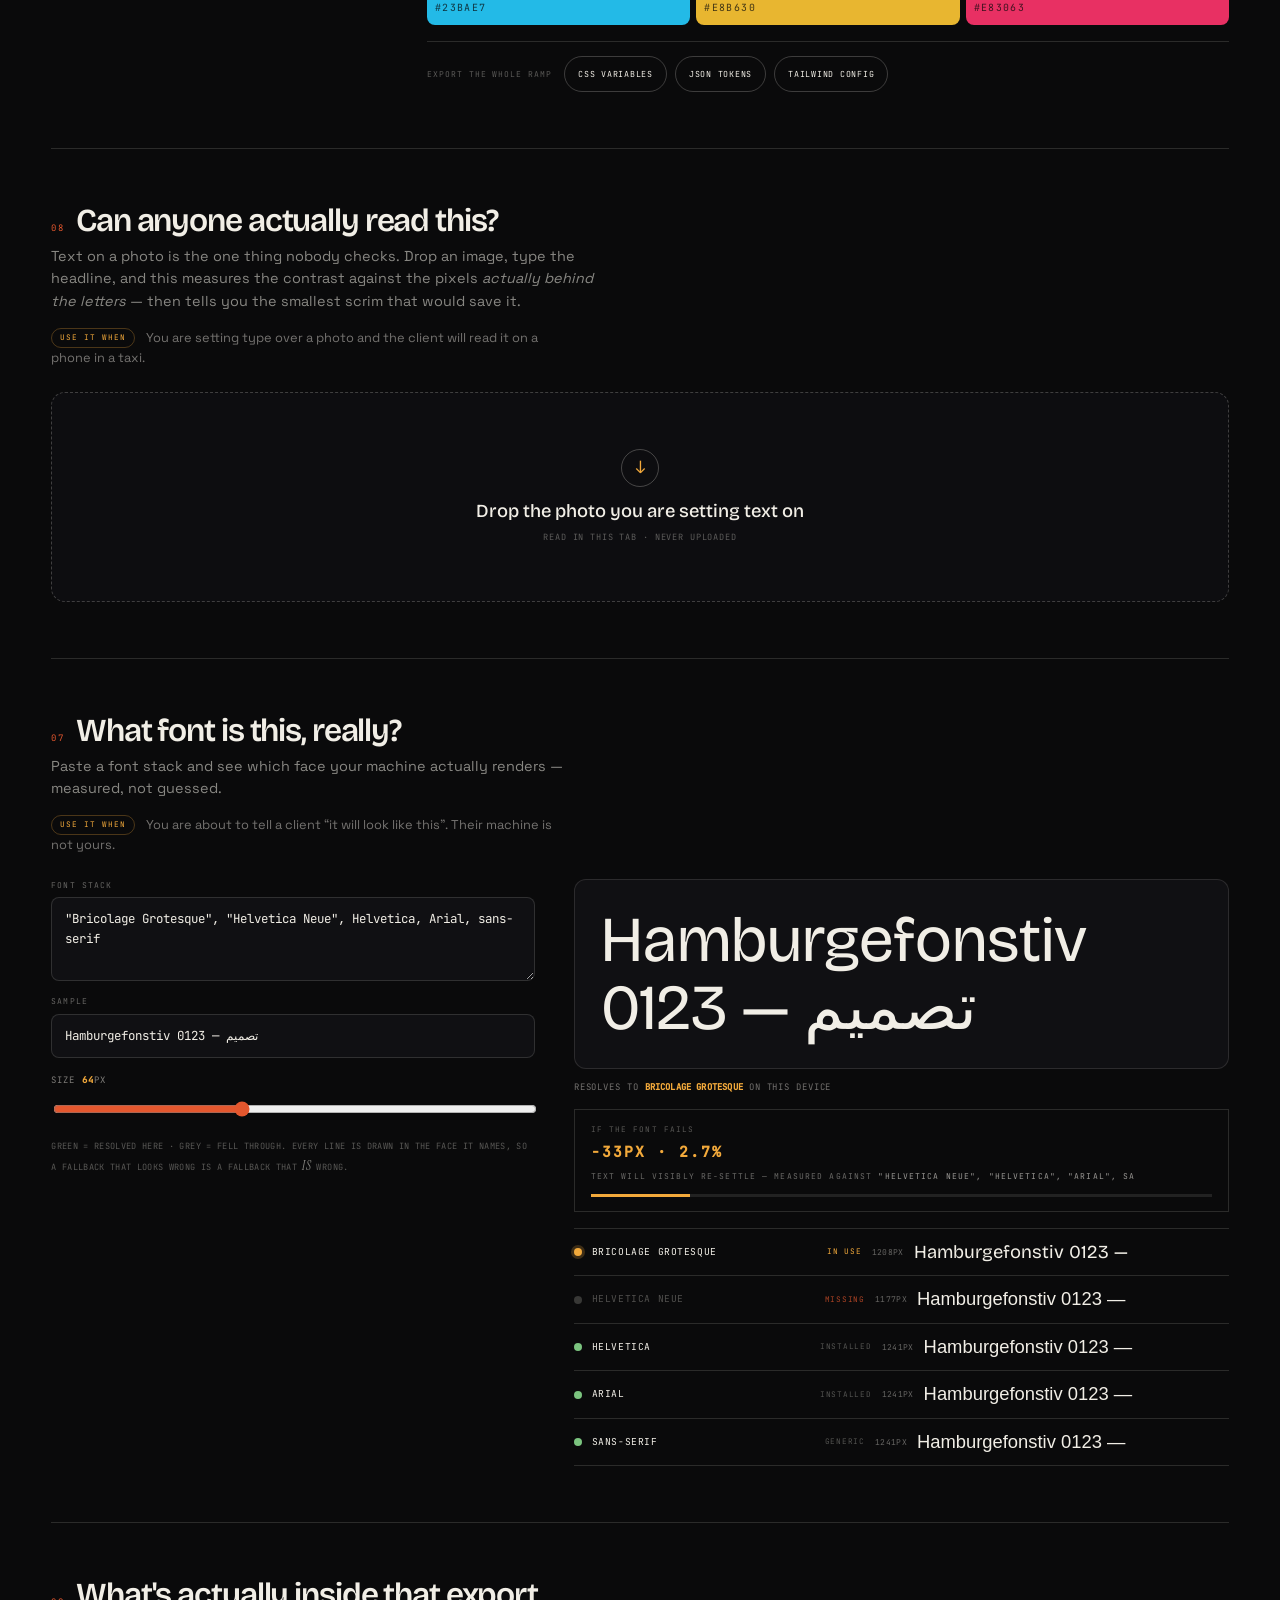
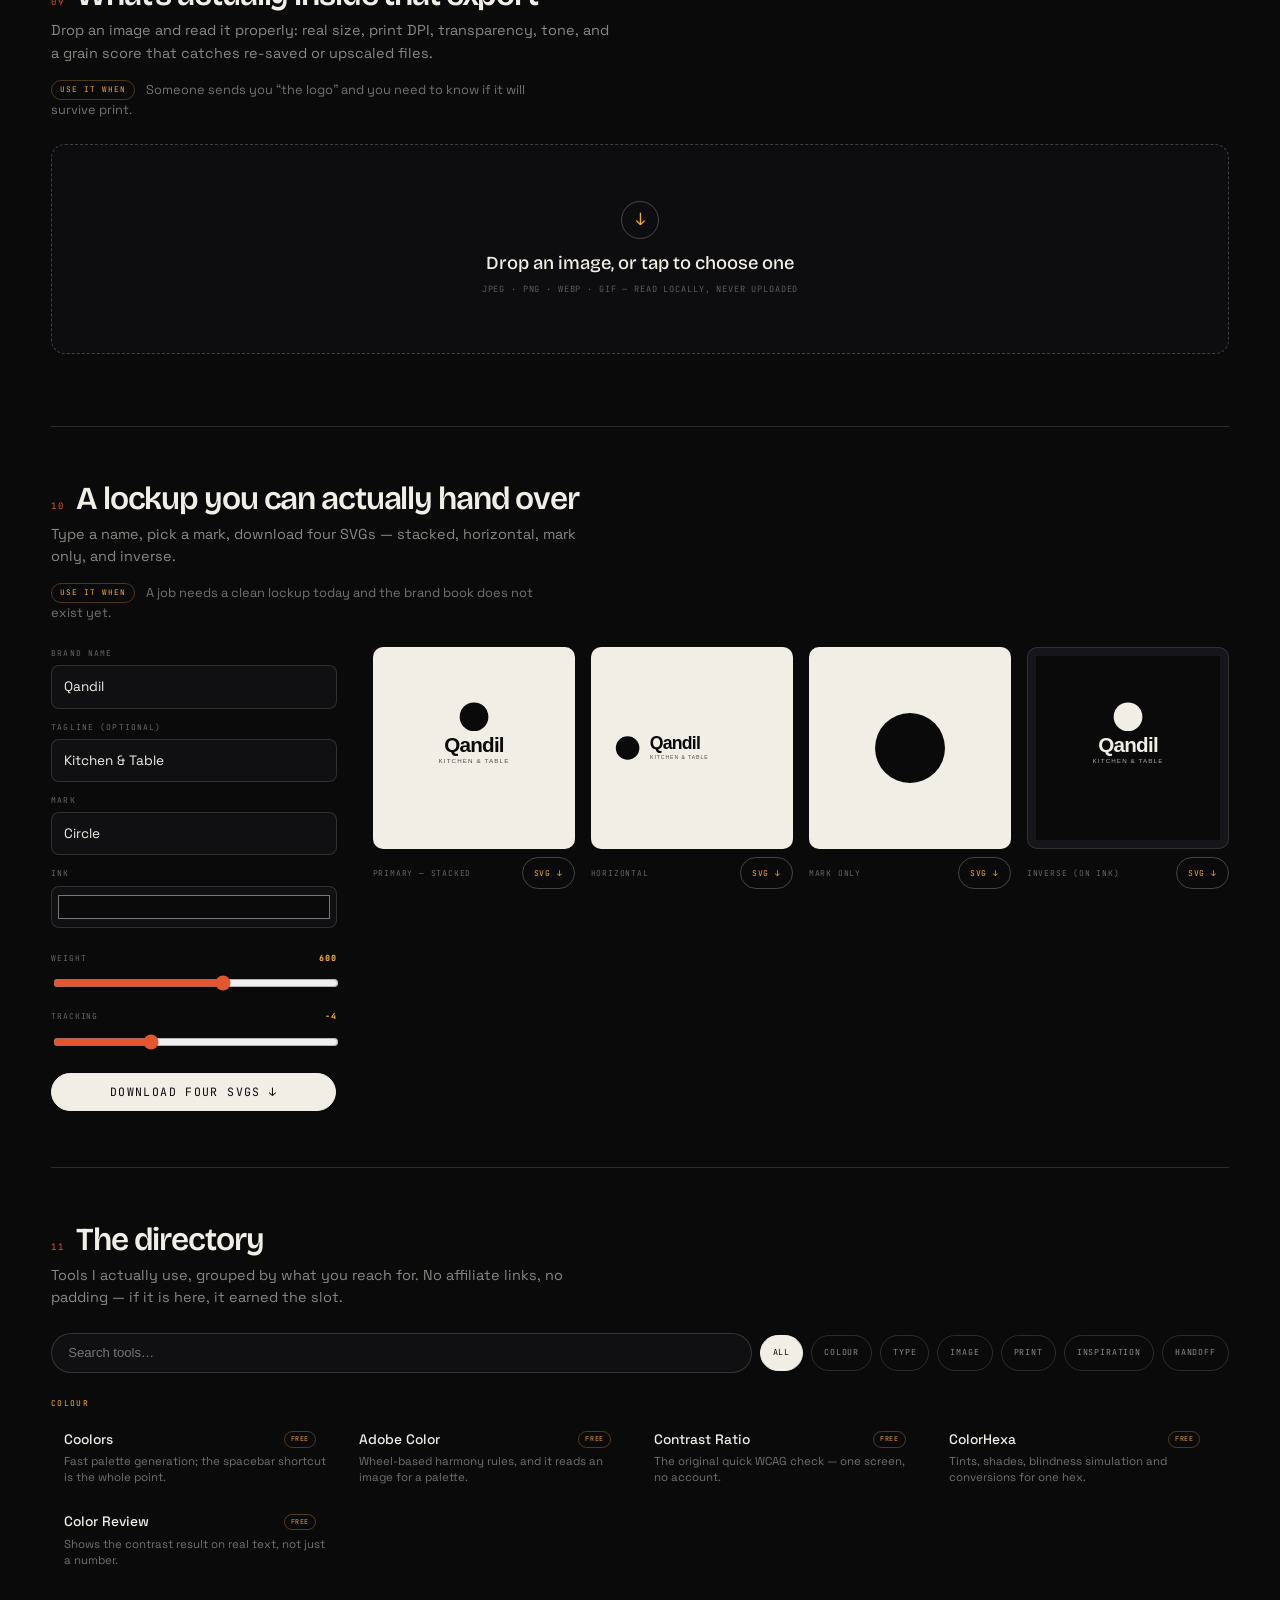
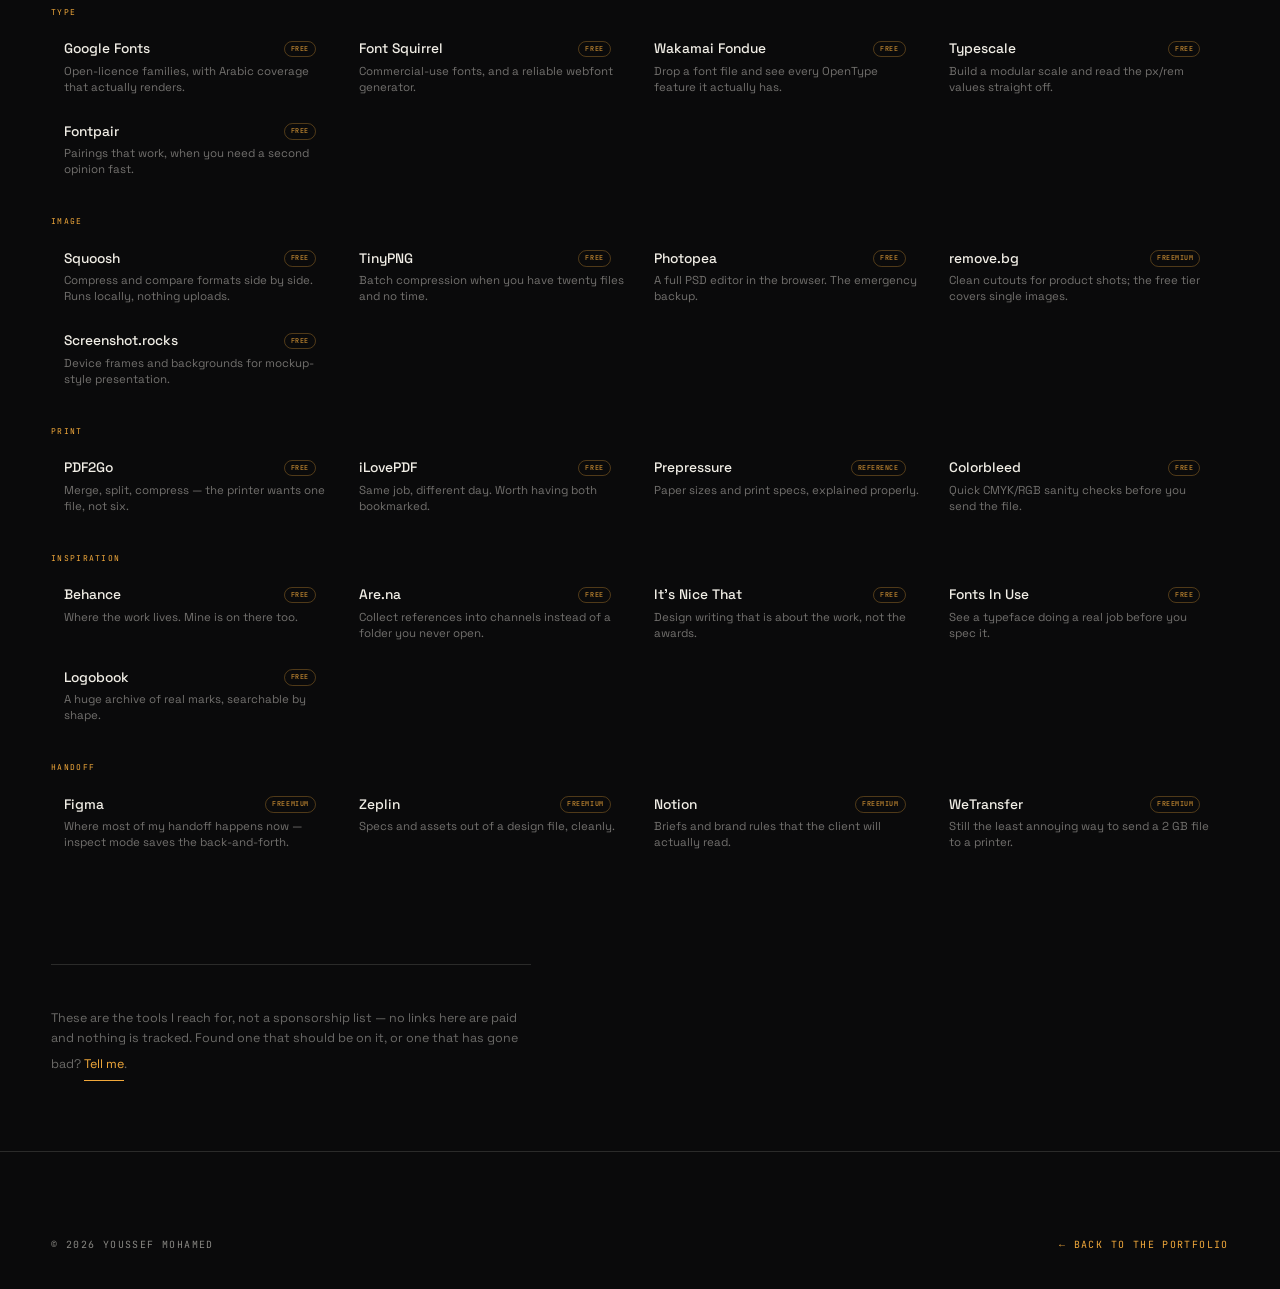
==== commit 5ba79203: "enhanced tools page 2" ====
--- a/tools.html
+++ b/tools.html
@@ -67,58 +67,146 @@
       <p class="tp-head__kicker mono">Tools · free · no sign-up</p>
       <h1 class="tp-title">The things I open<br><em>twenty times a day.</em></h1>
       <p class="tp-lede">
-        Nine tools I got tired of googling, plus a directory. Everything runs on your device —
+        Eleven tools that do the job Google cannot, plus a directory. Everything runs on your device —
         nothing is uploaded, nothing is tracked, and it works offline.
       </p>
 
       <!-- what is on the page, in one line each: no one should have to scroll to find out -->
       <ul class="tp-map" aria-label="What each tool does">
-        <li><a href="#sizes"><span class="mono">01</span><b>Social sizes</b><small>copy the right artboard dimensions</small></a></li>
+        <li><a href="#extract"><span class="mono">01</span><b>Colours</b><small>what is really in that photo</small></a></li>
         <li><a href="#print"><span class="mono">02</span><b>Print bleed</b><small>the document size the printer wants</small></a></li>
-        <li><a href="#contrast"><span class="mono">03</span><b>Contrast</b><small>will this text pass WCAG, yes or no</small></a></li>
-        <li><a href="#units"><span class="mono">04</span><b>px · rem · pt</b><small>convert between screen and print</small></a></li>
-        <li><a href="#palette"><span class="mono">05</span><b>Palette</b><small>one hex → a full ramp, exportable</small></a></li>
-        <li><a href="#fonts"><span class="mono">06</span><b>Fonts</b><small>which face actually renders</small></a></li>
-        <li><a href="#weight"><span class="mono">07</span><b>File weight</b><small>is this export size realistic</small></a></li>
-        <li><a href="#audit"><span class="mono">08</span><b>Image audit</b><small>read a file before it goes to print</small></a></li>
-        <li><a href="#lockup"><span class="mono">09</span><b>Lockup</b><small>download four real SVGs</small></a></li>
-        <li><a href="#directory"><span class="mono">10</span><b>Directory</b><small>the tools I actually keep open</small></a></li>
+        <li><a href="#contrast"><span class="mono">03</span><b>Contrast</b><small>will this text pass WCAG</small></a></li>
+        <li><a href="#scale"><span class="mono">04</span><b>Type scale</b><small>nine sizes that pass WCAG</small></a></li>
+        <li><a href="#dpi"><span class="mono">05</span><b>Will it print</b><small>the dpi you actually have</small></a></li>
+        <li><a href="#palette"><span class="mono">06</span><b>Palette</b><small>one hex → a full ramp</small></a></li>
+        <li><a href="#fonts"><span class="mono">07</span><b>Fonts</b><small>which face actually renders</small></a></li>
+        <li><a href="#overlay"><span class="mono">08</span><b>Text on photo</b><small>can anyone actually read it</small></a></li>
+        <li><a href="#audit"><span class="mono">09</span><b>Image audit</b><small>read a file before print</small></a></li>
+        <li><a href="#lockup"><span class="mono">10</span><b>Lockup</b><small>download four real SVGs</small></a></li>
+        <li><a href="#directory"><span class="mono">11</span><b>Directory</b><small>the tools I keep open</small></a></li>
       </ul>
 
       <nav class="tp-nav" aria-label="Jump to a tool">
-        <a href="#sizes">01 · Social sizes</a>
+        <a href="#extract">01 · Colours</a>
         <a href="#print">02 · Print bleed</a>
         <a href="#contrast">03 · Contrast</a>
-        <a href="#units">04 · Units</a>
-        <a href="#palette">05 · Palette</a>
-        <a href="#fonts">06 · Fonts</a>
-        <a href="#weight">07 · File weight</a>
-        <a href="#audit">08 · Image audit</a>
-        <a href="#lockup">09 · Lockup</a>
-        <a href="#directory">10 · Directory</a>
+        <a href="#scale">04 · Type scale</a>
+        <a href="#dpi">05 · Will it print</a>
+        <a href="#palette">06 · Palette</a>
+        <a href="#fonts">07 · Fonts</a>
+        <a href="#overlay">08 · Text on photo</a>
+        <a href="#audit">09 · Image audit</a>
+        <a href="#lockup">10 · Lockup</a>
+        <a href="#directory">11 · Directory</a>
       </nav>
     </header>
 
-    <!-- ───────────── 01 · SOCIAL SIZES ───────────── -->
-    <section class="tool" id="sizes">
+
+    <!-- ───────────── A · COLOUR FROM AN IMAGE ───────────── -->
+    <section class="tool" id="extract">
       <div class="tool__head">
         <span class="tool__n mono">01</span>
-        <h2 class="tool__title">Social media sizes</h2>
-      </div>
-            <p class="tool__d">The right size for every placement. Tap a row and the dimensions are on your clipboard.</p>
-      <p class="tool__when"><span class="mono">USE IT WHEN</span> A client says “make it for Instagram” and you need the artboard, not a guess.</p>
-      <div class="tsize__wrap">
-        <div class="tsize__groups" id="tSizeList"></div>
-        <aside class="tsize__preview" aria-live="polite">
-          <p class="mono tsize__plabel">See it on a phone</p>
-          <div class="tsize__phone">
-            <div class="tsize__screen">
-              <div class="tsize__art" id="tSizeArt"></div>
-            </div>
-          </div>
-          <p class="tsize__pmeta mono" id="tSizeMeta">Tap any size to preview it</p>
-          <button class="btn btn--ghost tsize__clone" type="button" id="tSizeClone">Send this size to the print calculator →</button>
-        </aside>
+        <h2 class="tool__title">The real colours in an image</h2>
+      </div>
+      <p class="tool__d">Drop a photo or a screenshot and get the colours actually in it — not a guess, not an average. Then send any one of them straight into the palette ramp.</p>
+      <p class="tool__when"><span class="mono">USE IT WHEN</span> A client sends a photo and says “make it match this” — and there is no brand file.</p>
+
+      <div class="tx">
+        <label class="taud__drop tx__drop" id="txDrop" for="txFile">
+          <input id="txFile" type="file" accept="image/*" hidden />
+          <span class="taud__icon" aria-hidden="true">↓</span>
+          <b>Drop an image, or tap to choose one</b>
+          <small class="mono">read in this tab · never uploaded</small>
+        </label>
+        <div class="tx__out" id="txOut" hidden>
+          <div class="tx__imgwrap">
+            <img id="txImg" alt="The image you loaded" />
+            <p class="mono tx__imgmeta" id="txImgMeta"></p>
+          </div>
+          <div class="tx__side">
+            <div class="tx__opts">
+              <div class="tf">
+                <label for="txCount">Colours <b id="txCountVal" class="mono">8</b></label>
+                <input id="txCount" type="range" min="3" max="12" value="8" />
+              </div>
+              <div class="tf tx__sortfield">
+                <label for="txSort">Sort by</label>
+                <select id="txSort">
+                  <option value="share">By how much of the image</option>
+                  <option value="dark">Darkest first</option>
+                  <option value="light">Lightest first</option>
+                  <option value="hue">By hue</option>
+                </select>
+              </div>
+            </div>
+            <div class="tx__swatches" id="txSwatches"></div>
+            <div class="tx__actions">
+              <button class="btn btn--ghost" type="button" id="txCopyAll">Copy as CSS</button>
+              <button class="btn btn--ghost" type="button" id="txCopyHex">Copy all hex</button>
+            </div>
+            <p class="mono tx__note" id="txNote"></p>
+          </div>
+        </div>
+      </div>
+    </section>
+
+    <!-- ───────────── C · TYPE SCALE ───────────── -->
+    <section class="tool" id="scale">
+      <div class="tool__head">
+        <span class="tool__n mono">04</span>
+        <h2 class="tool__title">A type scale that actually holds</h2>
+      </div>
+      <p class="tool__d">Pick a base size and a ratio. It writes the whole scale, checks each step still passes WCAG at its size, and hands you the CSS.</p>
+      <p class="tool__when"><span class="mono">USE IT WHEN</span> You are setting up type for a real project and do not want to eyeball eight sizes.</p>
+
+      <div class="tscale">
+        <div class="tscale__side">
+          <div class="tf"><label for="tscBase">Base size (px)</label><input id="tscBase" type="number" value="16" min="8" max="40" step="1" inputmode="numeric" /></div>
+          <div class="tf" style="margin-top:12px">
+            <label for="tscRatio">Ratio</label>
+            <select id="tscRatio">
+              <option value="1.125">1.125 — major second, dense UI</option>
+              <option value="1.2">1.2 — minor third</option>
+              <option value="1.25">1.25 — major third</option>
+              <option value="1.333" selected>1.333 — perfect fourth</option>
+              <option value="1.414">1.414 — augmented fourth</option>
+              <option value="1.5">1.5 — perfect fifth, editorial</option>
+              <option value="1.618">1.618 — golden ratio, big contrast</option>
+            </select>
+          </div>
+          <div class="tf" style="margin-top:12px">
+            <label for="tscInk">Text colour</label>
+            <input id="tscInk" type="color" value="#F1EEE6" />
+          </div>
+          <div class="tf" style="margin-top:12px">
+            <label for="tscBg">Background</label>
+            <input id="tscBg" type="color" value="#0A0A0B" />
+          </div>
+          <p class="mono tscale__wcag" id="tscVerdict"></p>
+          <button class="btn btn--ghost tscale__copy" type="button" id="tscCopy">Copy the CSS ↓</button>
+        </div>
+        <div class="tscale__out" id="tscOut"></div>
+      </div>
+    </section>
+
+    <!-- ───────────── D · DISPLAY-TO-PRINT DPI ───────────── -->
+    <section class="tool" id="dpi">
+      <div class="tool__head">
+        <span class="tool__n mono">05</span>
+        <h2 class="tool__title">Will this hold up when it prints?</h2>
+      </div>
+      <p class="tool__d">Clip a crop from the web, set the size it will be printed at, and see the DPI you actually have. Under 300 and you can see the difference on paper.</p>
+      <p class="tool__when"><span class="mono">USE IT WHEN</span> A client sends a photo from their phone and wants it on a banner.</p>
+
+      <div class="tdpi">
+        <div>
+          <div class="tf"><label for="tdpiPx">Pixels across</label><input id="tdpiPx" type="number" value="1080" min="1" step="1" inputmode="numeric" /></div>
+          <div class="tf" style="margin-top:10px"><label for="tdpiPxH">Pixels down</label><input id="tdpiPxH" type="number" value="1350" min="1" step="1" inputmode="numeric" /></div>
+          <div class="tf" style="margin-top:10px"><label for="tdpiCm">Printed width (cm)</label><input id="tdpiCm" type="number" value="10" min="0.5" step="0.5" inputmode="decimal" /></div>
+          <button class="btn btn--ghost tdpi__auto" type="button" id="tdpiFromFile">Or read it from a file ↓</button>
+          <input id="tdpiFile" type="file" accept="image/*" hidden />
+        </div>
+        <div class="tdpi__out" id="tdpiOut"></div>
       </div>
     </section>
 
@@ -224,31 +312,10 @@
       </div>
     </section>
 
-    <!-- ───────────── 04 · UNITS ───────────── -->
-    <section class="tool" id="units">
-      <div class="tool__head">
-        <span class="tool__n mono">04</span>
-        <h2 class="tool__title">px · rem · pt</h2>
-      </div>
-            <p class="tool__d">Type in any field and the rest follow. Pixels, rem and points, converted both ways.</p>
-            <p class="tool__hint">
-        <b>Root size</b> is the browser's base font — 16px unless a stylesheet changes it. Change it and every rem recalculates.
-      </p>
-<p class="tool__when"><span class="mono">USE IT WHEN</span> A print spec gives you points and the stylesheet needs rem.</p>
-
-      <div class="tunits">
-        <div class="tf"><label for="tUnitPx">Pixels</label><input class="tunit__in" id="tUnitPx" data-unit="px" type="number" inputmode="decimal" step="any" /></div>
-        <div class="tf"><label for="tUnitRem">Rem</label><input class="tunit__in" id="tUnitRem" data-unit="rem" type="number" inputmode="decimal" step="any" /></div>
-        <div class="tf"><label for="tUnitPt">Points</label><input class="tunit__in" id="tUnitPt" data-unit="pt" type="number" inputmode="decimal" step="any" /></div>
-        <div class="tf"><label for="tUnitRoot">Root size (px)</label><input id="tUnitRoot" type="number" value="16" min="1" step="1" inputmode="numeric" /></div>
-      </div>
-      <p class="tunit__note" id="tUnitNote"></p>
-    </section>
-
     <!-- ───────────── 05 · PALETTE ───────────── -->
     <section class="tool" id="palette">
       <div class="tool__head">
-        <span class="tool__n mono">05</span>
+        <span class="tool__n mono">06</span>
         <h2 class="tool__title">Palette from one colour</h2>
       </div>
             <p class="tool__d">One colour in, a full ramp out. Contrast printed on every swatch, and the whole thing exports as CSS, JSON or Tailwind.</p>
@@ -274,6 +341,7 @@
           </p>
         </div>
         <div>
+          <p class="tpal__verdict mono" id="tPalVerdict"></p>
           <div class="tpal__grid" id="tPalOut"></div>
           <div class="tpal__accents" id="tPalAccents"></div>
           <div class="tpal__export">
@@ -287,32 +355,60 @@
     </section>
 
     <!-- ───────────── 06 · FILE WEIGHT ───────────── -->
-    <section class="tool" id="weight">
-      <div class="tool__head">
-        <span class="tool__n mono">07</span>
-        <h2 class="tool__title">File weight budget</h2>
-      </div>
-            <p class="tool__d">Set the pixel size and the target file size. It tells you the bits per pixel you have left.</p>
-            <p class="tool__hint">
-        <b>Target size</b> is the KB you want the exported file to be. The verdict says whether that size can hold the detail at this pixel count.
-      </p>
-<p class="tool__when"><span class="mono">USE IT WHEN</span> An export is banding or blocking and you need to know if the budget is even realistic.</p>
-
-      <div class="tweight">
-        <div class="tf__row">
-          <div class="tf"><label for="tWtW">Width (px)</label><input id="tWtW" type="number" value="1080" min="1" step="1" inputmode="numeric" /></div>
-          <div class="tf"><label for="tWtH">Height (px)</label><input id="tWtH" type="number" value="1350" min="1" step="1" inputmode="numeric" /></div>
-          <div class="tf"><label for="tWtBudget">Target size (KB)</label><input id="tWtBudget" type="number" value="120" min="1" step="1" inputmode="numeric" /></div>
-        </div>
-        <div class="tp__out" id="tWtOut"></div>
-      </div>
-    </section>
-
-
+
+    <!-- ───────────── 08 · TEXT OVER AN IMAGE ───────────── -->
+    <section class="tool" id="overlay">
+      <div class="tool__head">
+        <span class="tool__n mono">08</span>
+        <h2 class="tool__title">Can anyone actually read this?</h2>
+      </div>
+      <p class="tool__d">Text on a photo is the one thing nobody checks. Drop an image, type the headline, and this measures the contrast against the pixels <em>actually behind the letters</em> — then tells you the smallest scrim that would save it.</p>
+      <p class="tool__when"><span class="mono">USE IT WHEN</span> You are setting type over a photo and the client will read it on a phone in a taxi.</p>
+
+      <div class="tov">
+        <label class="taud__drop tov__drop" id="tovDrop" for="tovFile">
+          <input id="tovFile" type="file" accept="image/*" hidden />
+          <span class="taud__icon" aria-hidden="true">↓</span>
+          <b>Drop the photo you are setting text on</b>
+          <small class="mono">read in this tab · never uploaded</small>
+        </label>
+
+        <div class="tov__stage" id="tovStage" hidden>
+          <div class="tov__canvaswrap">
+            <canvas id="tovCanvas"></canvas>
+            <div class="tov__measure" id="tovMeasure" hidden></div>
+          </div>
+          <div class="tov__controls">
+            <div class="tf"><label for="tovText">Headline</label><input id="tovText" type="text" value="Qandil Kitchen" maxlength="40" /></div>
+            <div class="tf__row" style="margin-top:10px">
+              <div class="tf"><label for="tovSize">Size (px)</label><input id="tovSize" type="number" value="64" min="10" max="200" step="2" inputmode="numeric" /></div>
+              <div class="tf"><label for="tovWeight">Weight</label>
+                <select id="tovWeight"><option>400</option><option selected>600</option><option>700</option><option>800</option></select>
+              </div>
+            </div>
+            <div class="tf" style="margin-top:10px"><label for="tovInk">Text colour</label><input id="tovInk" type="color" value="#FFFFFF" /></div>
+            <div class="tf" style="margin-top:10px"><label for="tovScrim">Scrim <b id="tovScrimVal" class="mono">0%</b></label>
+              <input id="tovScrim" type="range" min="0" max="85" value="0" />
+            </div>
+            <div class="tov__row2">
+              <button class="btn btn--ghost" type="button" id="tovAuto">Fix it for me</button>
+              <button class="btn btn--ghost" type="button" id="tovMove">Move text</button>
+            </div>
+            <button class="btn btn--solid tov__dl" type="button" id="tovDownload">Download the composed JPEG ↓</button>
+          </div>
+        </div>
+
+        <div class="tov__verdict" id="tovVerdict" hidden>
+          <p class="tov__big" id="tovBig">—</p>
+          <p class="tov__msg" id="tovMsg"></p>
+          <ul class="tov__list" id="tovList"></ul>
+        </div>
+      </div>
+    </section>
     <!-- ───────────── 06 · FONT STACK INSPECTOR ───────────── -->
     <section class="tool" id="fonts">
       <div class="tool__head">
-        <span class="tool__n mono">06</span>
+        <span class="tool__n mono">07</span>
         <h2 class="tool__title">What font is this, really?</h2>
       </div>
             <p class="tool__d">Paste a font stack and see which face your machine actually renders — measured, not guessed.</p>
@@ -340,6 +436,7 @@
         <div class="tfont__main">
           <div class="tfont__big" id="tFontBig" contenteditable="true" spellcheck="false">Hamburgefonstiv</div>
           <p class="tfont__res mono" id="tFontResolved"></p>
+          <p class="tfont__shift" id="tFontShift"></p>
           <ul class="tfont__list" id="tFontList"></ul>
         </div>
       </div>
@@ -348,7 +445,7 @@
     <!-- ───────────── 08 · IMAGE AUDITOR ───────────── -->
     <section class="tool" id="audit">
       <div class="tool__head">
-        <span class="tool__n mono">08</span>
+        <span class="tool__n mono">09</span>
         <h2 class="tool__title">What's actually inside that export</h2>
       </div>
             <p class="tool__d">Drop an image and read it properly: real size, print DPI, transparency, tone, and a grain score that catches re-saved or upscaled files.</p>
@@ -386,7 +483,7 @@
     <!-- ───────────── 09 · LOCKUP EXPORTER ───────────── -->
     <section class="tool" id="lockup">
       <div class="tool__head">
-        <span class="tool__n mono">09</span>
+        <span class="tool__n mono">10</span>
         <h2 class="tool__title">A lockup you can actually hand over</h2>
       </div>
             <p class="tool__d">Type a name, pick a mark, download four SVGs — stacked, horizontal, mark only, and inverse.</p>
@@ -403,6 +500,9 @@
               <option value="square">Square</option>
               <option value="ring">Ring</option>
               <option value="arc">Arc</option>
+              <option value="initial">Initial in a disc</option>
+              <option value="monogram">Monogram tile</option>
+              <option value="bars">Rules</option>
               <option value="none">Wordmark only</option>
             </select>
           </div>
@@ -425,7 +525,7 @@
     <!-- ───────────── 07 · DIRECTORY ───────────── -->
     <section class="tool" id="directory">
       <div class="tool__head">
-        <span class="tool__n mono">10</span>
+        <span class="tool__n mono">11</span>
         <h2 class="tool__title">The directory</h2>
       </div>
       <p class="tool__d">
--- a/css/tools.css
+++ b/css/tools.css
@@ -58,35 +58,12 @@
   font-family:var(--font-mono);font-size:.5rem;letter-spacing:.14em;text-transform:uppercase;
   color:rgba(241,238,230,.4);
 }
-.tf input,.tf select,.tunit__in{
-  background:#101013;border:1px solid rgba(241,238,230,.16);border-radius:8px;
-  color:var(--paper);font-family:var(--font-mono);font-size:.8rem;
-  padding:10px 11px;min-height:42px;width:100%;
-  transition:border-color .2s;
-}
-.tf input:focus,.tf select:focus,.tunit__in:focus{outline:none;border-color:var(--accent-2)}
 .tf input[type=color]{
   padding:3px;height:42px;cursor:pointer;
 }
 .tf__row{display:grid;grid-template-columns:repeat(auto-fit,minmax(120px,1fr));gap:10px}
 
 /* ── 1 sizes ── */
-.tsize__groups{display:grid;grid-template-columns:repeat(auto-fit,minmax(250px,1fr));gap:clamp(16px,2.4vw,28px)}
-.tsize__g{font-size:.5rem;letter-spacing:.16em;text-transform:uppercase;color:var(--accent-2);margin:0 0 8px}
-.tsize{
-  display:flex;align-items:center;gap:11px;width:100%;text-align:left;cursor:pointer;
-  background:none;border:1px solid transparent;border-radius:8px;padding:7px 8px;
-  color:inherit;font:inherit;transition:background .2s,border-color .2s;
-}
-.tsize:hover,.tsize:focus-visible{background:#101013;border-color:rgba(241,238,230,.14);outline:none}
-.tsize.is-on{background:#101013;border-color:var(--accent-2)}
-.tsize__box{
-  flex:none;width:26px;max-height:26px;border-radius:3px;
-  border:1px solid rgba(241,238,230,.3);background:rgba(241,238,230,.05);
-}
-.tsize__txt{display:flex;flex-direction:column;gap:2px;min-width:0}
-.tsize__txt b{font-weight:500;font-size:.82rem;line-height:1.2}
-.tsize__txt small{color:rgba(241,238,230,.4);font-size:.6rem;letter-spacing:.04em}
 
 /* ── 2 print ── */
 .tprint{display:grid;grid-template-columns:minmax(0,1fr) minmax(0,.85fr);gap:clamp(18px,3vw,40px);align-items:start}
@@ -156,8 +133,6 @@
 .tcon__preview p + p{margin-top:10px;font-size:1.5rem;font-family:var(--font-display);font-weight:600;letter-spacing:-.03em}
 
 /* ── 4 units ── */
-.tunits{display:grid;grid-template-columns:repeat(auto-fit,minmax(130px,1fr));gap:12px;max-width:640px}
-.tunit__note{color:rgba(241,238,230,.4);font-size:.62rem;font-family:var(--font-mono);margin-top:12px}
 
 /* ── 5 palette ── */
 .tpal{display:grid;grid-template-columns:minmax(0,.6fr) minmax(0,1.4fr);gap:clamp(16px,3vw,32px);align-items:start}
@@ -413,10 +388,13 @@
    own so a long label can never shove them into the middle of the text */
 .tp-map{
   list-style:none;margin:clamp(20px,3vw,30px) 0 0;padding:0;
-  display:grid;grid-template-columns:repeat(5,minmax(0,1fr));gap:1px;
+  display:flex;flex-wrap:wrap;gap:1px;
   background:var(--line);border:1px solid var(--line);border-radius:10px;overflow:hidden;
 }
-@media (max-width:1080px){.tp-map{grid-template-columns:repeat(2,minmax(0,1fr))}}
+/* four across: 11 items becomes 4 + 4 + 3, and the last row has no hole */
+.tp-map li{flex:1 1 calc(25% - 1px);min-width:200px}
+@media (max-width:1080px){.tp-map li{flex:1 1 calc(33.333% - 1px);min-width:170px}}
+@media (max-width:700px){.tp-map li{flex:1 1 calc(50% - 1px)}}
 @media (max-width:560px){.tp-map{grid-template-columns:1fr}}
 .tp-map li{display:flex;background:var(--ink)}
 .tp-map a{
@@ -499,35 +477,10 @@
 .tpal__drag:active .tpal__knob{transform:translate(-50%,-50%) scale(1.15)}
 .tpal__draghint{font-size:.5rem;letter-spacing:.06em;color:rgba(241,238,230,.3);margin:8px 0 0;line-height:1.6}
 
-/* ── social sizes: the list next to a phone that shows the crop ── */
-.tsize__wrap{display:grid;grid-template-columns:minmax(0,1fr) 244px;gap:clamp(18px,3vw,40px);align-items:start}
-@media (max-width:960px){.tsize__wrap{grid-template-columns:1fr}}
+/* ── social sizes: the list next to a phone that shows the crop ── */}
 /* on a phone the preview sits ABOVE the list and scrolls away — a sticky phone
    would sit on top of the rows and eat every tap */
 @media (max-width:960px){
-  .tsize__preview{order:-1;position:static;padding-bottom:14px;border-bottom:1px solid var(--line)}
-  .tsize__phone{max-width:190px}
-  .tsize__screen{aspect-ratio:9/16}
-}
-.tsize__preview{position:sticky;top:96px}
-.tsize__plabel{font-size:.5rem;letter-spacing:.13em;text-transform:uppercase;color:rgba(241,238,230,.35);margin:0 0 12px}
-.tsize__phone{
-  border:1px solid rgba(241,238,230,.16);border-radius:22px;padding:9px;
-  background:#101013;box-shadow:0 18px 40px -20px rgba(0,0,0,.9);
-}
-.tsize__screen{
-  aspect-ratio:9/19.5;border-radius:15px;overflow:hidden;background:#08080a;
-  display:grid;place-items:center;position:relative;
-}
-.tsize__art{
-  background:var(--accent);transition:width .35s var(--ease-out),height .35s var(--ease-out),border-radius .35s;
-  max-width:100%;max-height:100%;
-  box-shadow:0 0 0 1px rgba(255,255,255,.18);
-}
-.tsize__pmeta{font-size:.52rem;letter-spacing:.06em;color:rgba(241,238,230,.45);margin:12px 0 0;line-height:1.6}
-.tsize__clone{
-  margin-top:12px;width:100%;font-size:.56rem;line-height:1.4;
-  padding:12px 10px;text-align:left;justify-content:flex-start;min-height:44px;
 }
 
 /* ── contrast: drag the size until it fails ── */
@@ -574,3 +527,144 @@
 .taud__save.is-pass{color:#7BC47F}
 .taud__save.is-fail{color:var(--accent)}
 .taud__dl{width:100%;justify-content:center;margin-top:4px}
+
+/* ═══ 01 · colours from an image ═══ */
+.tx{display:grid;gap:16px}
+.tx__out{display:grid;grid-template-columns:minmax(0,.7fr) minmax(0,1.3fr);gap:clamp(14px,3vw,28px);align-items:start}
+@media (max-width:780px){.tx__out{grid-template-columns:1fr}}
+.tx__imgwrap{
+  background:#101013;border:1px solid rgba(241,238,230,.1);border-radius:12px;padding:10px;
+  display:grid;place-items:center;min-height:130px;
+}
+.tx__imgwrap img{max-width:100%;max-height:240px;display:block;border-radius:4px}
+.tx__swatches{display:grid;grid-template-columns:repeat(4,minmax(0,1fr));gap:8px}
+@media (max-width:520px){.tx__swatches{grid-template-columns:repeat(2,minmax(0,1fr))}}
+.tx__sw{
+  border:0;border-radius:9px;padding:10px 10px 9px;cursor:pointer;text-align:left;
+  display:flex;flex-direction:column;justify-content:space-between;gap:14px;min-height:78px;
+  font-family:var(--font-mono);transition:transform .2s var(--ease-out);
+}
+.tx__sw:hover,.tx__sw:focus-visible{transform:translateY(-2px);outline:2px solid var(--accent-2);outline-offset:2px}
+.tx__pct{font-size:.5rem;letter-spacing:.1em;opacity:.65}
+.tx__hex{font-size:.62rem;letter-spacing:.06em;font-weight:500}
+.tx__note{font-size:.54rem;line-height:1.7;letter-spacing:.06em;color:rgba(241,238,230,.35);margin:12px 0 0}
+
+/* ═══ 04 · type scale ═══ */
+.tscale{display:grid;grid-template-columns:minmax(0,.62fr) minmax(0,1.38fr);gap:clamp(18px,3vw,36px);align-items:start}
+@media (max-width:860px){.tscale{grid-template-columns:1fr}}
+.tscale__wcag{font-size:.54rem;line-height:1.7;letter-spacing:.05em;margin:16px 0 0}
+.tscale__wcag.is-pass{color:#7BC47F}
+.tscale__wcag.is-fail{color:var(--accent)}
+.tscale__copy{width:100%;justify-content:center;margin-top:12px;font-size:.6rem;padding:12px}
+.tscale__out{
+  border:1px solid rgba(241,238,230,.12);border-radius:12px;padding:clamp(10px,2vw,18px);
+  transition:background .3s;
+}
+.tscale__row{
+  display:grid;grid-template-columns:46px minmax(0,1fr) 96px 54px;
+  align-items:baseline;gap:10px;padding:8px 0;border-bottom:1px solid rgba(241,238,230,.07);
+}
+.tscale__row:last-child{border-bottom:0}
+@media (max-width:600px){.tscale__row{grid-template-columns:38px minmax(0,1fr) 76px;row-gap:2px}
+  .tscale__badge{grid-column:2/-1;text-align:right}}
+.tscale__name{font-size:.5rem;letter-spacing:.1em;color:rgba(241,238,230,.45);text-transform:uppercase}
+.tscale__sample{line-height:1;letter-spacing:-.03em;overflow:hidden;white-space:nowrap}
+.tscale__px{font-size:.48rem;letter-spacing:.04em;color:rgba(241,238,230,.35);text-align:right}
+.tscale__badge{font-size:.48rem;letter-spacing:.06em;text-align:right}
+.tscale__row.is-pass .tscale__badge{color:#7BC47F}
+.tscale__row.is-fail .tscale__badge{color:var(--accent)}
+
+/* ═══ 05 · will it print ═══ */
+.tdpi{display:grid;grid-template-columns:minmax(0,.6fr) minmax(0,1.4fr);gap:clamp(18px,3vw,36px);align-items:start}
+@media (max-width:780px){.tdpi{grid-template-columns:1fr}}
+.tdpi__auto{width:100%;justify-content:center;margin-top:16px;font-size:.58rem;padding:11px}
+.tdpi__big{
+  font-family:var(--font-display);font-weight:600;font-size:clamp(2.6rem,6vw,4rem);
+  line-height:.9;letter-spacing:-.04em;margin:0;
+}
+.tdpi__big span{font-size:.3em;letter-spacing:.02em;opacity:.5}
+.tdpi__big.is-pass{color:#7BC47F}
+.tdpi__big.is-mid{color:var(--accent-2)}
+.tdpi__big.is-fail{color:var(--accent)}
+.tdpi__verdict{margin:6px 0 16px;font-size:.82rem;color:rgba(241,238,230,.55)}
+.tdpi__out .tp__row.is-pass b{color:#7BC47F}
+.tdpi__out .tp__row.is-fail b{color:var(--accent)}
+
+/* ═══ 08 · text over an image ═══ */
+.tov{display:grid;gap:16px}
+.tov__stage{display:grid;grid-template-columns:minmax(0,1.35fr) minmax(0,.65fr);gap:clamp(16px,3vw,30px);align-items:start}
+@media (max-width:900px){.tov__stage{grid-template-columns:1fr}}
+.tov__canvaswrap{
+  border:1px solid rgba(241,238,230,.12);border-radius:12px;overflow:hidden;background:#101013;
+  display:grid;place-items:center;padding:8px;
+}
+.tov__canvas{max-width:100%;height:auto;display:block;cursor:crosshair;border-radius:6px}
+.tov__canvas.is-targeting{outline:2px solid var(--accent-2);outline-offset:3px}
+.tov__controls .tf label b{color:var(--accent-2);margin-left:6px}
+.tov__row2{display:grid;grid-template-columns:1fr 1fr;gap:8px;margin-top:14px}
+.tov__row2 .btn{justify-content:center;font-size:.58rem;padding:12px 8px;min-height:44px}
+.tov__dl{width:100%;justify-content:center;margin-top:10px;font-size:.62rem;padding:13px}
+#tovScrim{width:100%;accent-color:var(--accent);height:24px}
+@media (hover:none){#tovScrim{height:40px}}
+
+.tov__verdict{
+  border:1px solid var(--line);border-radius:12px;padding:clamp(14px,2.4vw,22px);
+  background:#0D0D10;display:grid;gap:6px;
+}
+.tov__big{
+  font-family:var(--font-display);font-weight:600;font-size:clamp(2.2rem,5vw,3.2rem);
+  line-height:.92;letter-spacing:-.04em;margin:0;
+}
+.tov__big.is-pass{color:#7BC47F}
+.tov__big.is-mid{color:var(--accent-2)}
+.tov__big.is-fail{color:var(--accent)}
+.tov__msg{margin:0;font-size:.82rem;line-height:1.55;color:rgba(241,238,230,.55);max-width:58ch}
+.tov__list{list-style:none;margin:10px 0 0;padding:0;display:grid;gap:0}
+.tov__list li{display:flex;justify-content:space-between;gap:14px;padding:7px 0;border-bottom:1px solid var(--line);font-size:.76rem}
+.tov__list li:last-child{border-bottom:0}
+.tov__list span{color:rgba(241,238,230,.42)}
+.tov__list b{font-family:var(--font-mono);font-size:.7rem;color:var(--paper)}
+
+/* line-height sits under the size, quieter */
+.tscale__px{display:flex;flex-direction:column;gap:1px;align-items:flex-end}
+.tscale__lh{font-size:.42rem;opacity:.55;letter-spacing:.06em}
+
+/* extract: count + sort + exports */
+.tx__side{display:grid;gap:14px;align-content:start}
+.tx__opts{display:grid;grid-template-columns:1fr 1fr;gap:12px}
+@media (max-width:600px){.tx__opts{grid-template-columns:1fr}}
+.tx__opts label{display:flex;justify-content:space-between;align-items:baseline}
+.tx__opts label b{color:var(--accent-2);font-weight:600}
+#txCount{width:100%;accent-color:var(--accent);height:24px;margin-top:6px}
+@media (hover:none){#txCount{height:40px}}
+.tx__actions{display:grid;grid-template-columns:1fr 1fr;gap:8px}
+.tx__actions .btn{justify-content:center;font-size:.56rem;padding:11px 8px;min-height:40px;width:100%}
+.tx__sw{min-height:88px;justify-content:space-between}
+.tx__cr{font-size:.44rem;opacity:.5;letter-spacing:.04em}
+.tx__imgmeta{font-size:.5rem;letter-spacing:.06em;color:rgba(241,238,230,.32);margin:8px 0 0;text-align:center}
+
+/* the sort select needs to sit on its own line, not squeeze beside the slider */
+.tx__opts{grid-template-columns:1fr!important}
+@media (min-width:760px){.tx__opts{grid-template-columns:1.1fr 1fr!important;align-items:end}}
+.tx__sortfield select{width:100%;font-size:.72rem;padding:9px 10px}
+
+/* palette: base marker + honesty line */
+.tpal__sw.is-base{outline:2px solid var(--accent);outline-offset:-2px}
+.tpal__verdict{font-size:.54rem;letter-spacing:.05em;color:rgba(241,238,230,.45);margin:0 0 12px;line-height:1.7}
+.tpal__verdict b{color:var(--accent-2);font-weight:600}
+.tpal__verdict.is-flat b.is-warn{color:var(--accent)}
+
+/* fonts: per-face width + the "if the webfont fails" meter */
+.tfont__row{grid-template-columns:auto minmax(0,1fr) auto auto minmax(0,1.4fr)}
+.tfont__w{font-size:.5rem;color:rgba(241,238,230,.4);letter-spacing:.04em}
+.tfont__shift{display:grid;gap:6px;margin:14px 0 0;padding:14px 16px;border:1px solid rgba(241,238,230,.14)}
+.tfont__shift-k{font-size:.48rem;letter-spacing:.14em;color:rgba(241,238,230,.34)}
+.tfont__shift-v{font-size:.92rem;color:var(--accent-2);font-weight:600}
+.tfont__shift.is-noticeable .tfont__shift-v{color:#F2A93B}
+.tfont__shift.is-reflow .tfont__shift-v{color:var(--accent)}
+.tfont__shift-w{font-size:.5rem;line-height:1.7;color:rgba(241,238,230,.42)}
+.tfont__shift-w code{font-family:inherit;color:rgba(241,238,230,.62)}
+.tfont__shift-bar{display:block;height:3px;background:rgba(241,238,230,.1);margin-top:4px}
+.tfont__shift-bar i{display:block;height:100%;background:var(--accent-2);transition:width .3s}
+.tfont__shift.is-reflow .tfont__shift-bar i{background:var(--accent)}
+@media (max-width:700px){.tfont__row{grid-template-columns:auto minmax(0,1fr) auto;row-gap:4px}.tfont__w{display:none}}
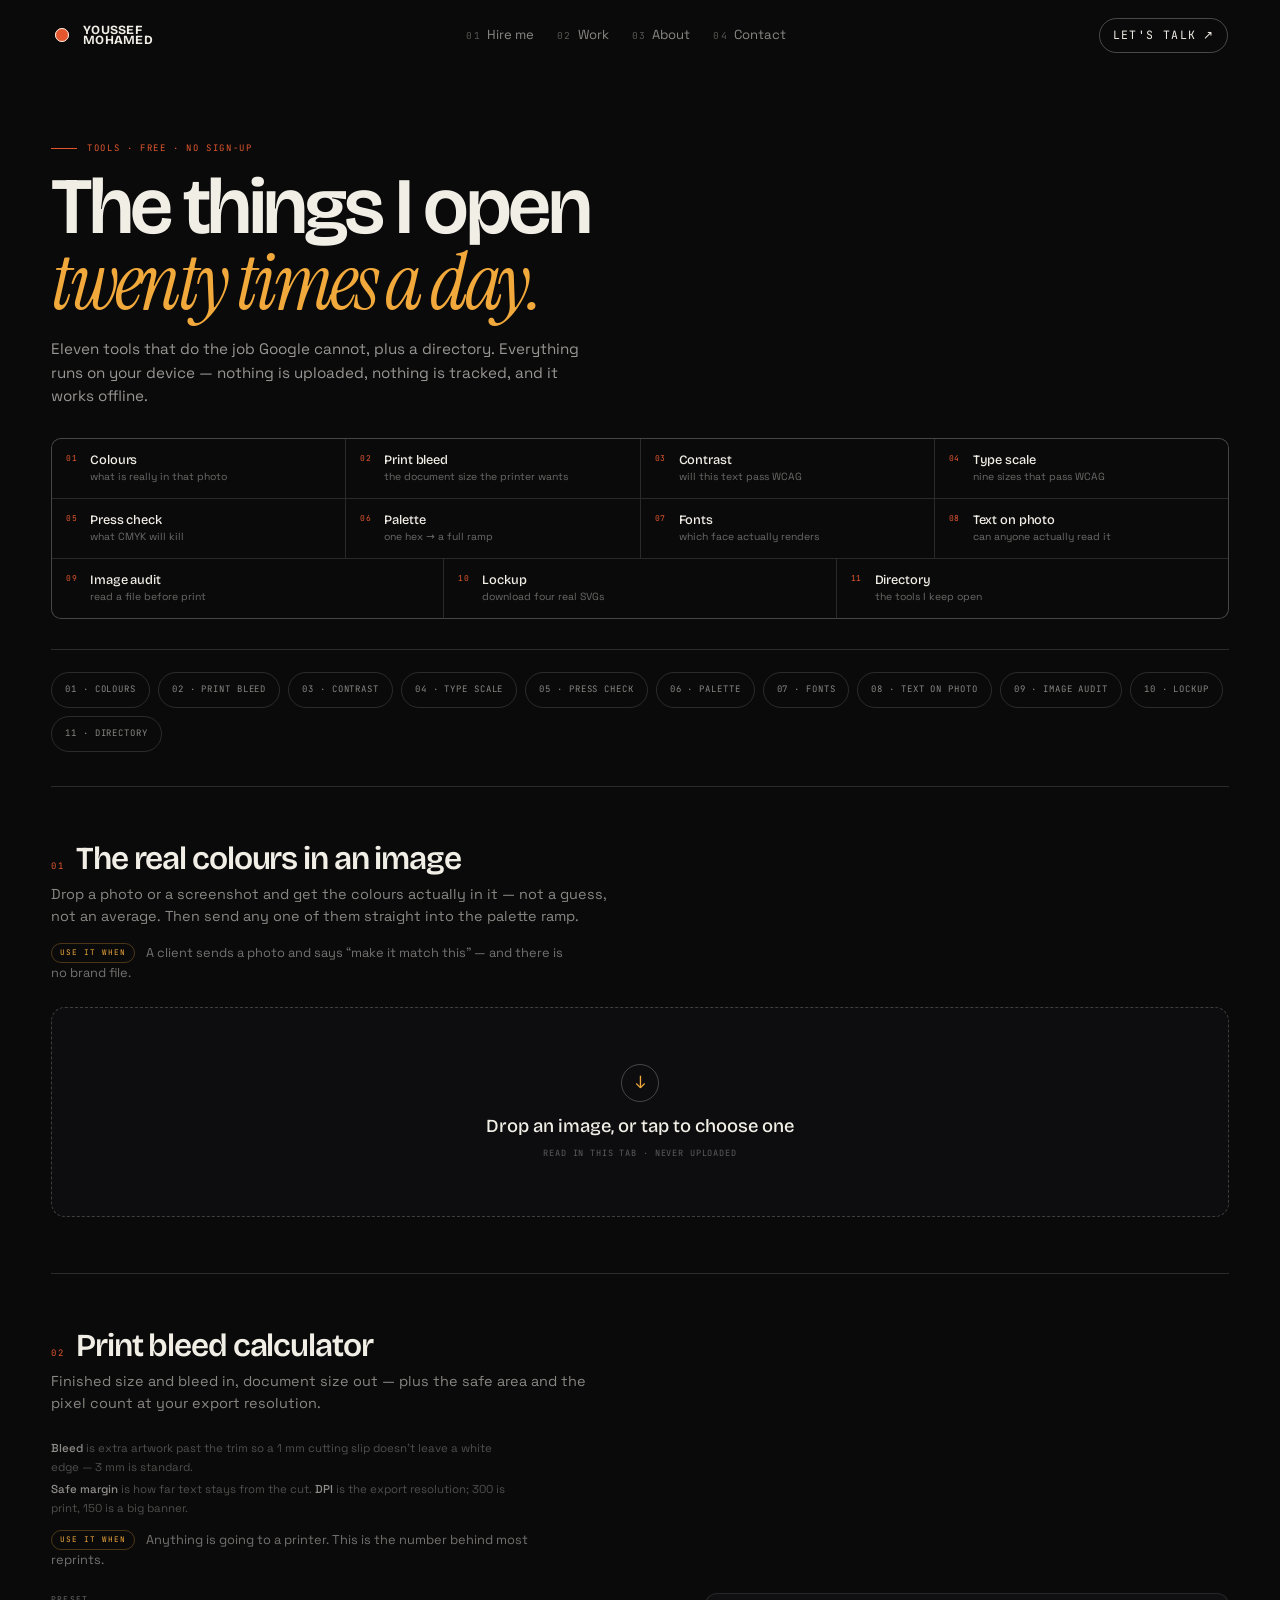
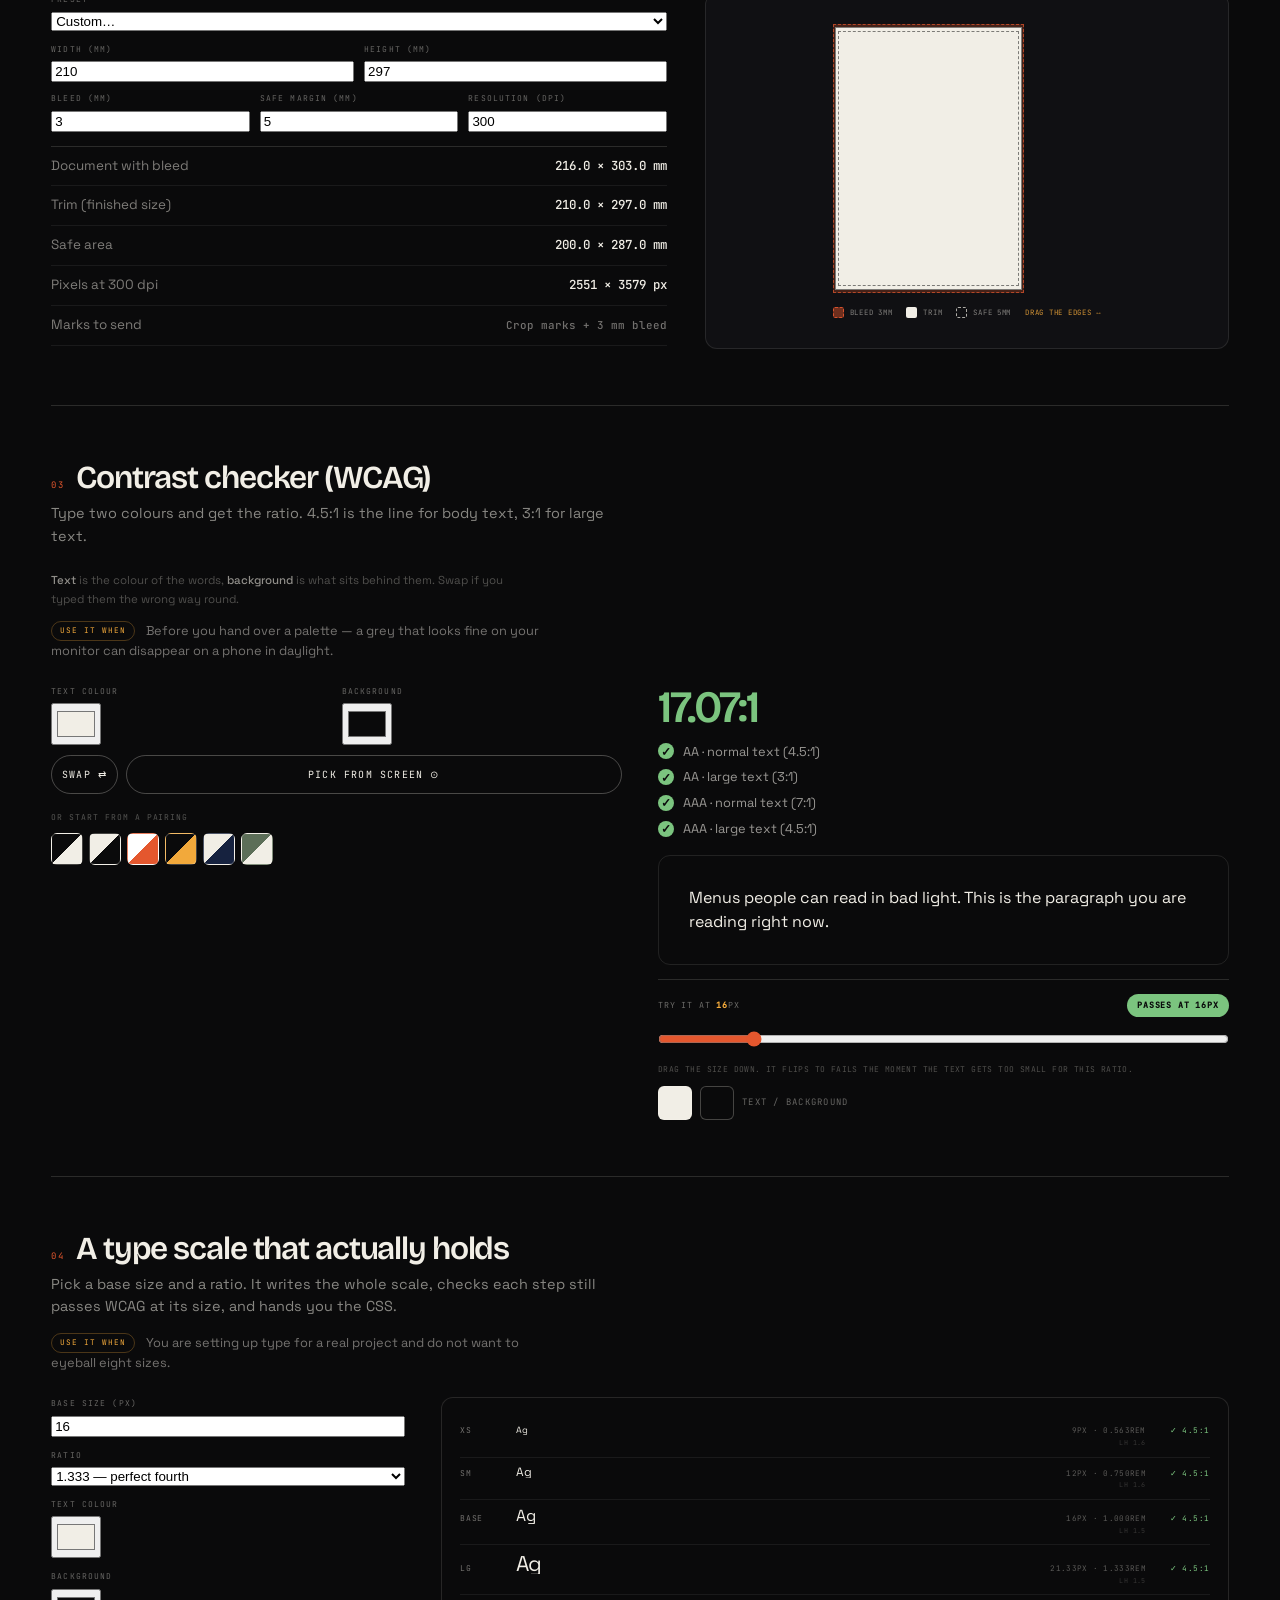
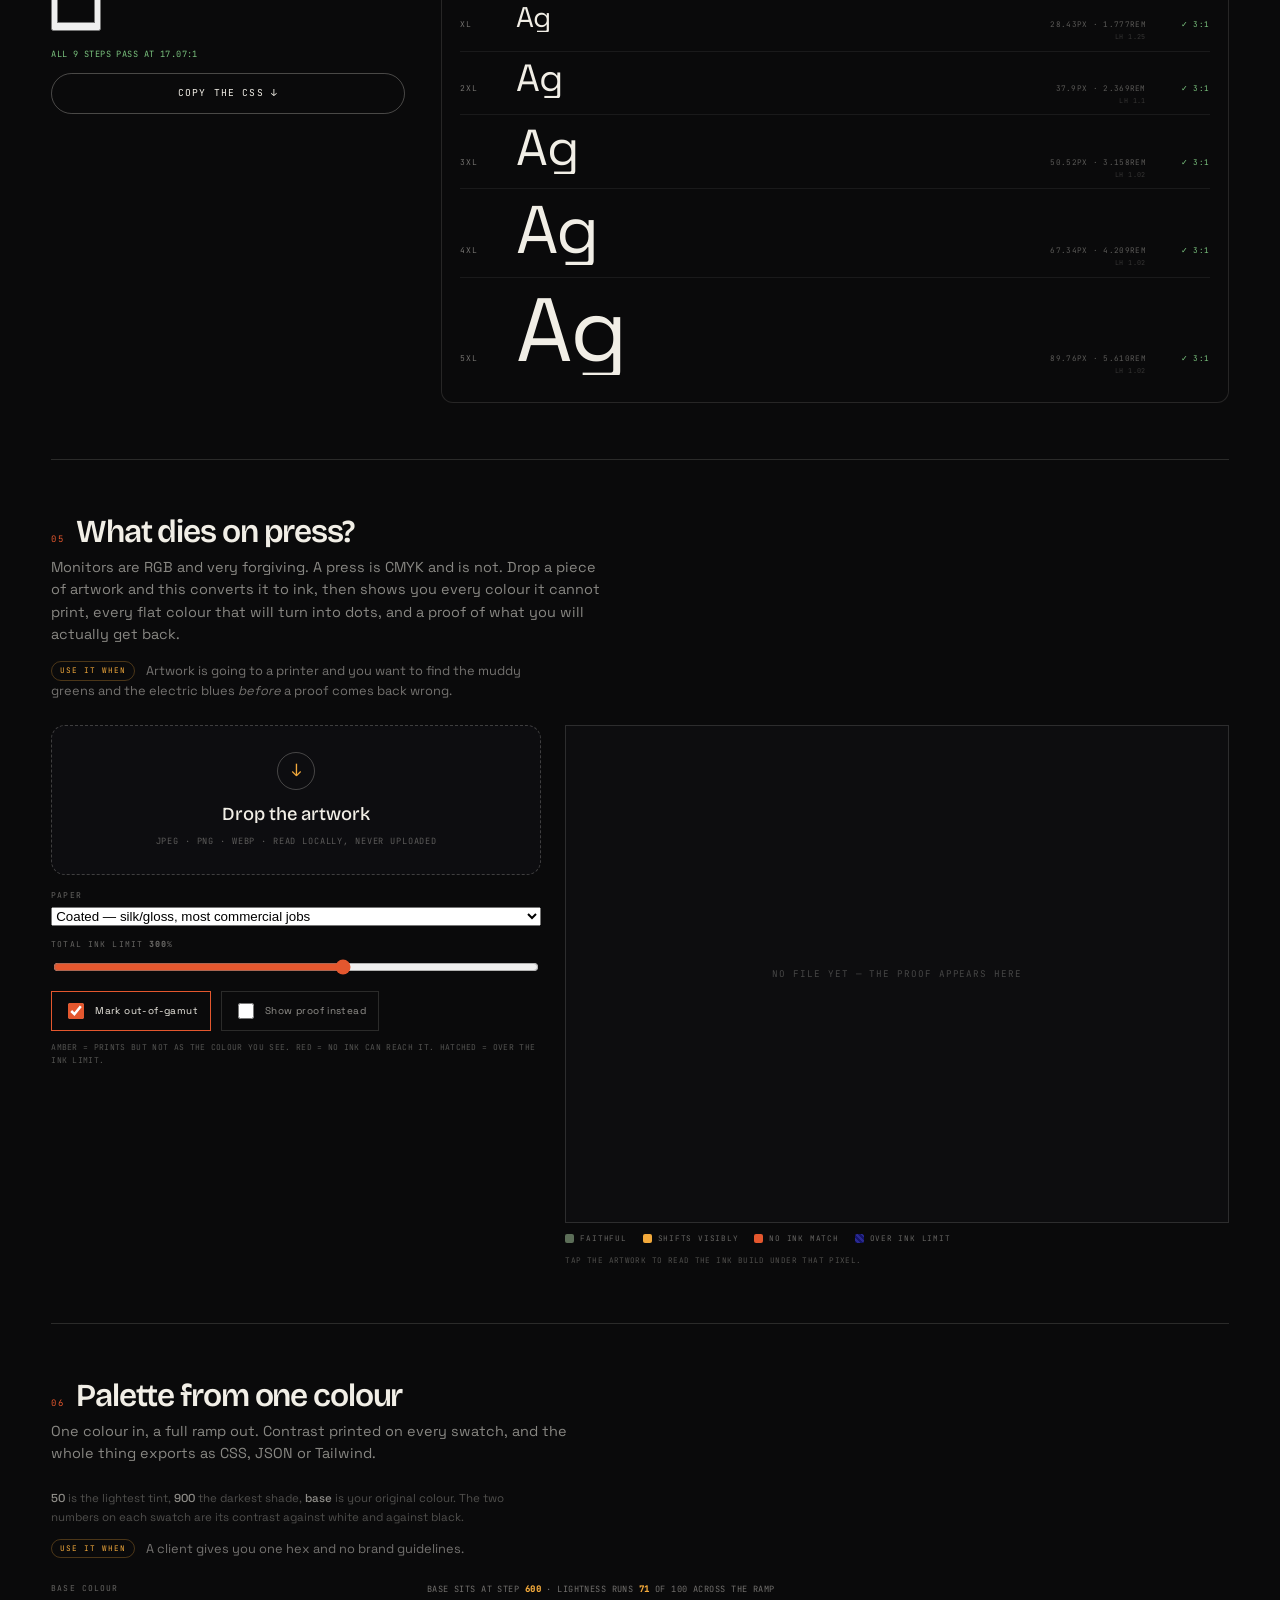
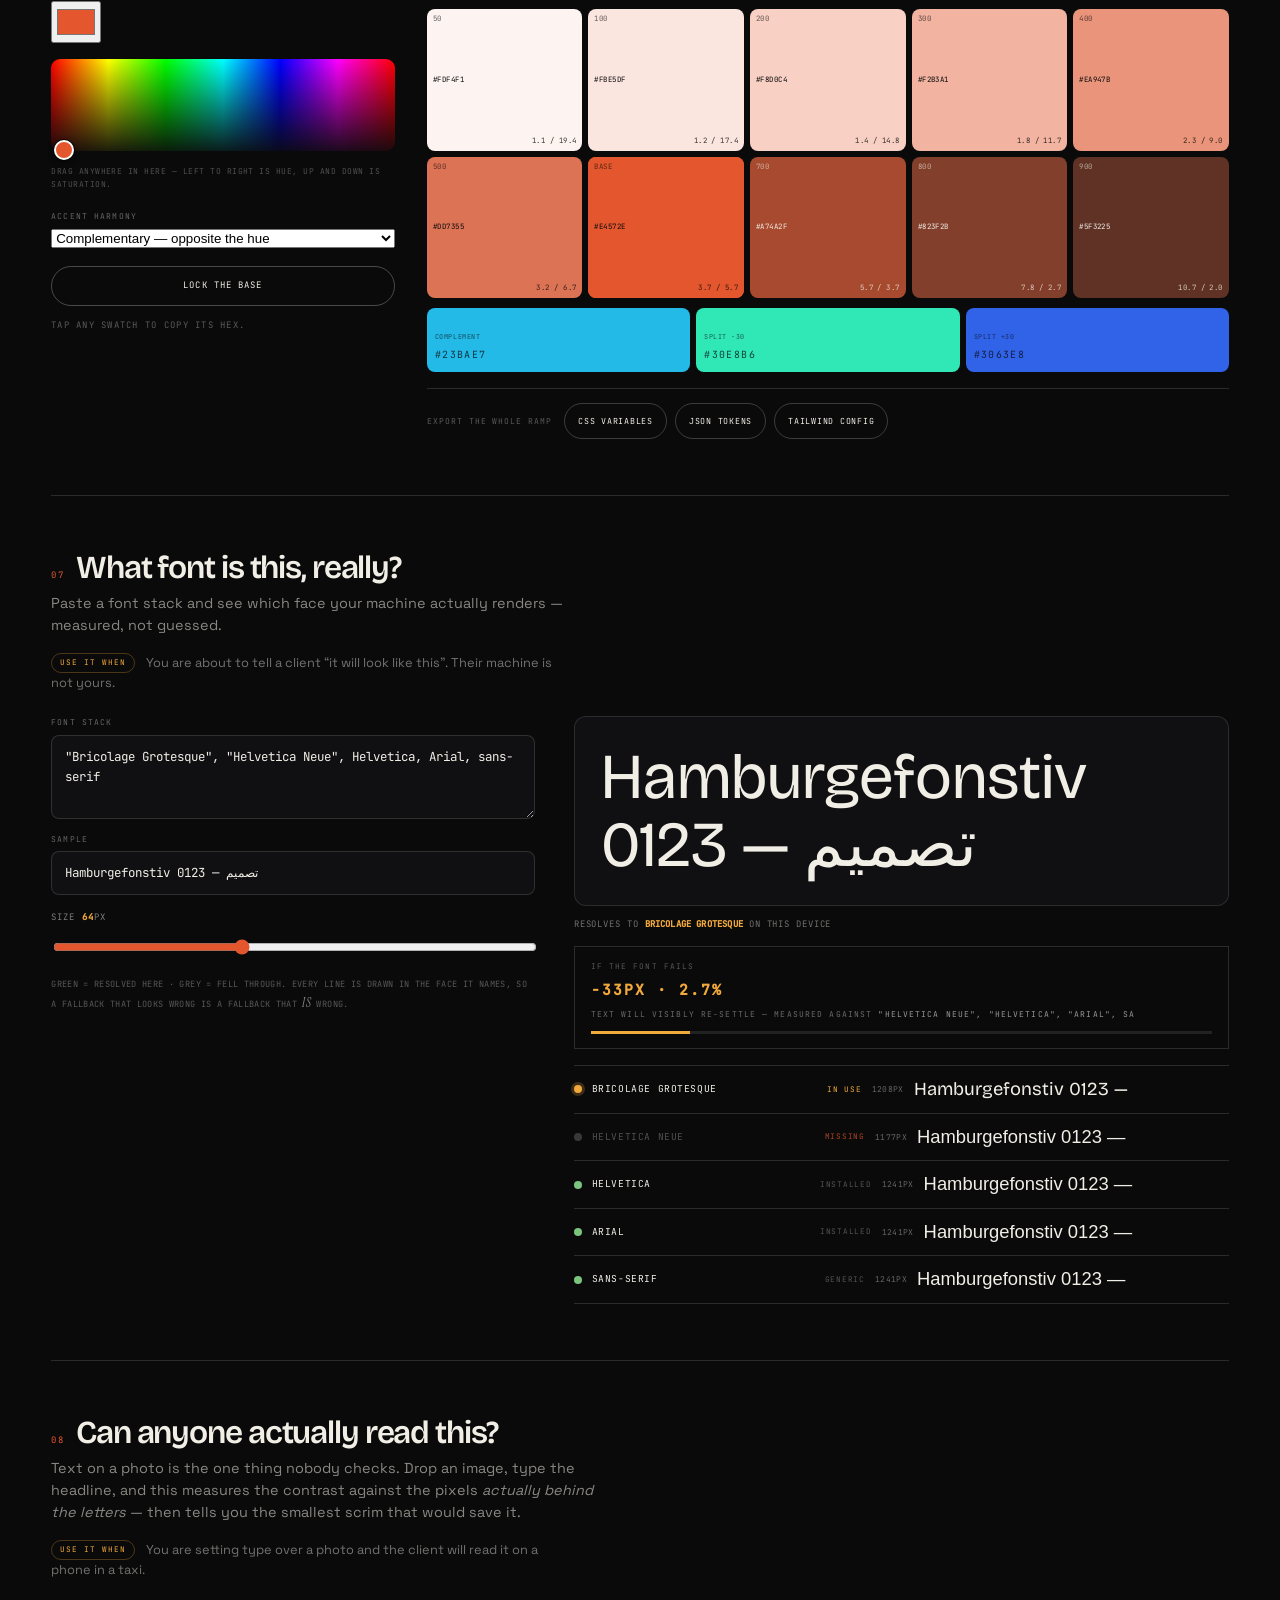
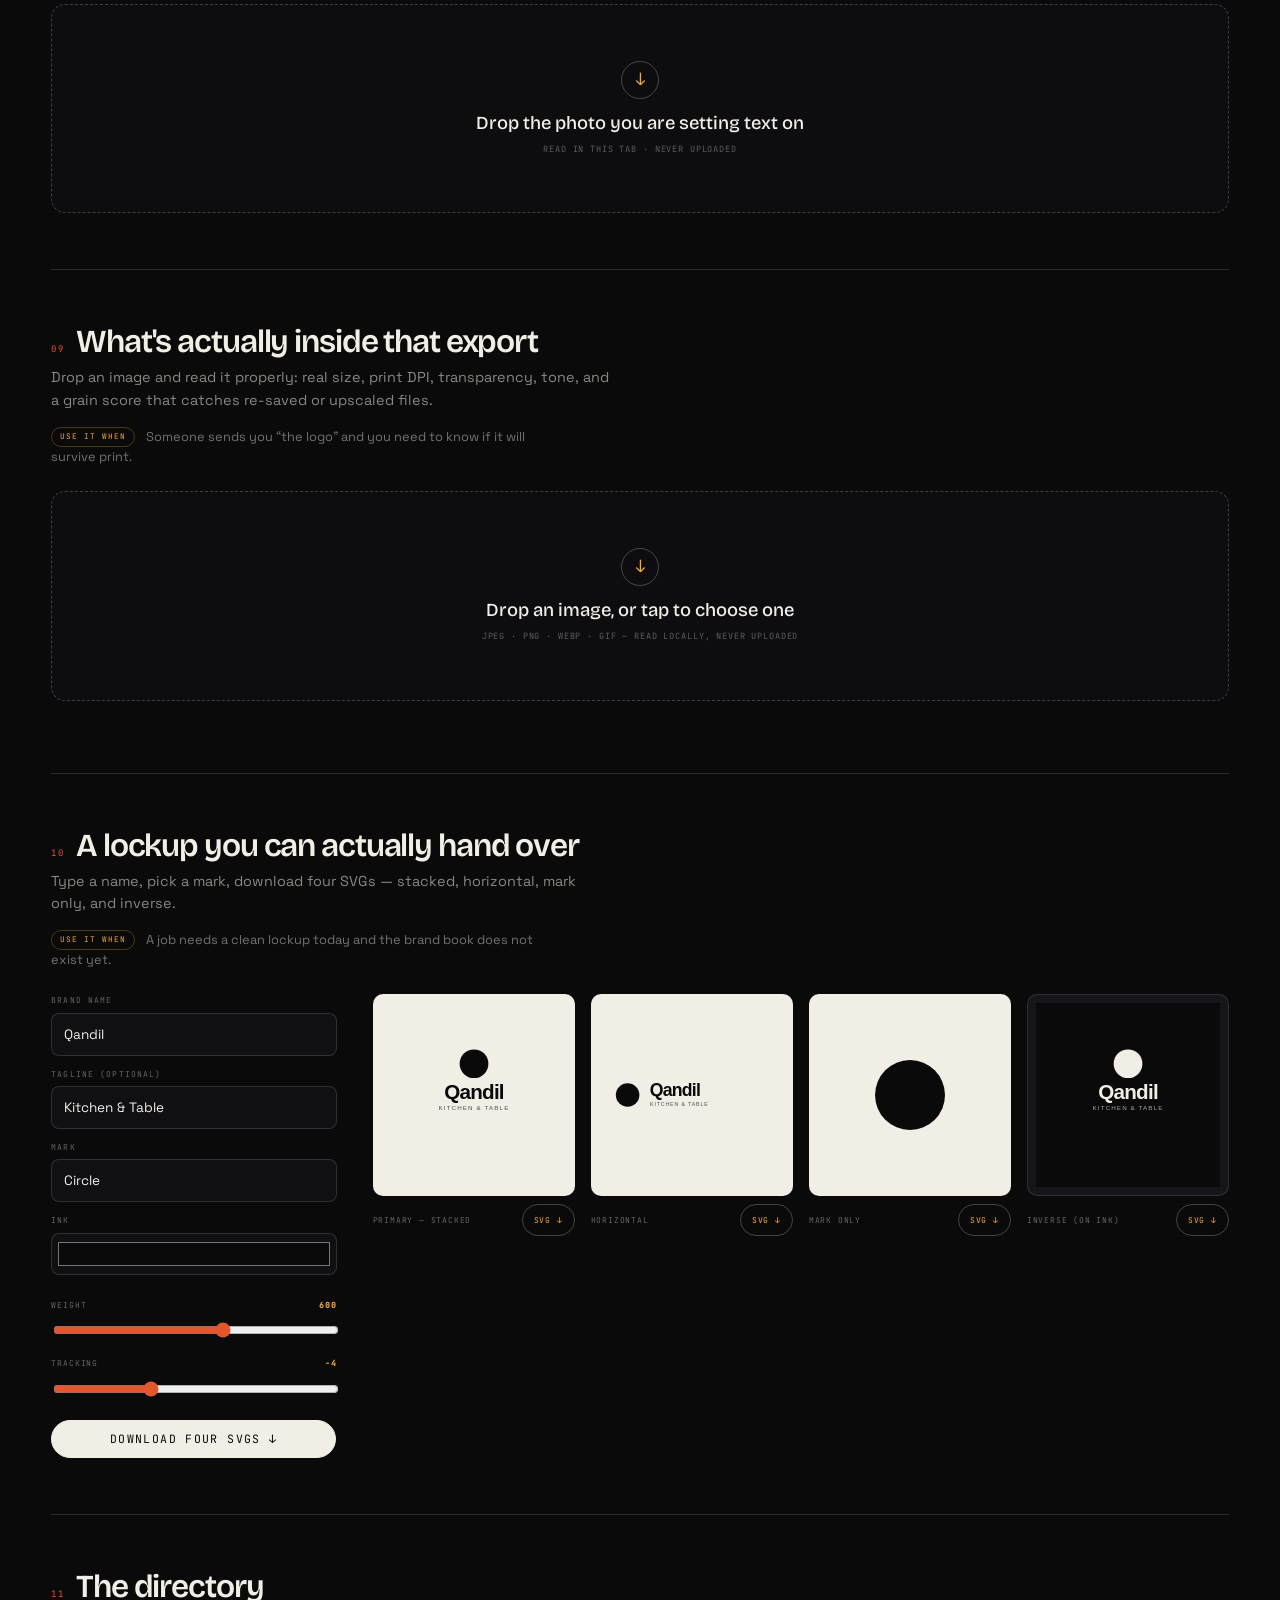
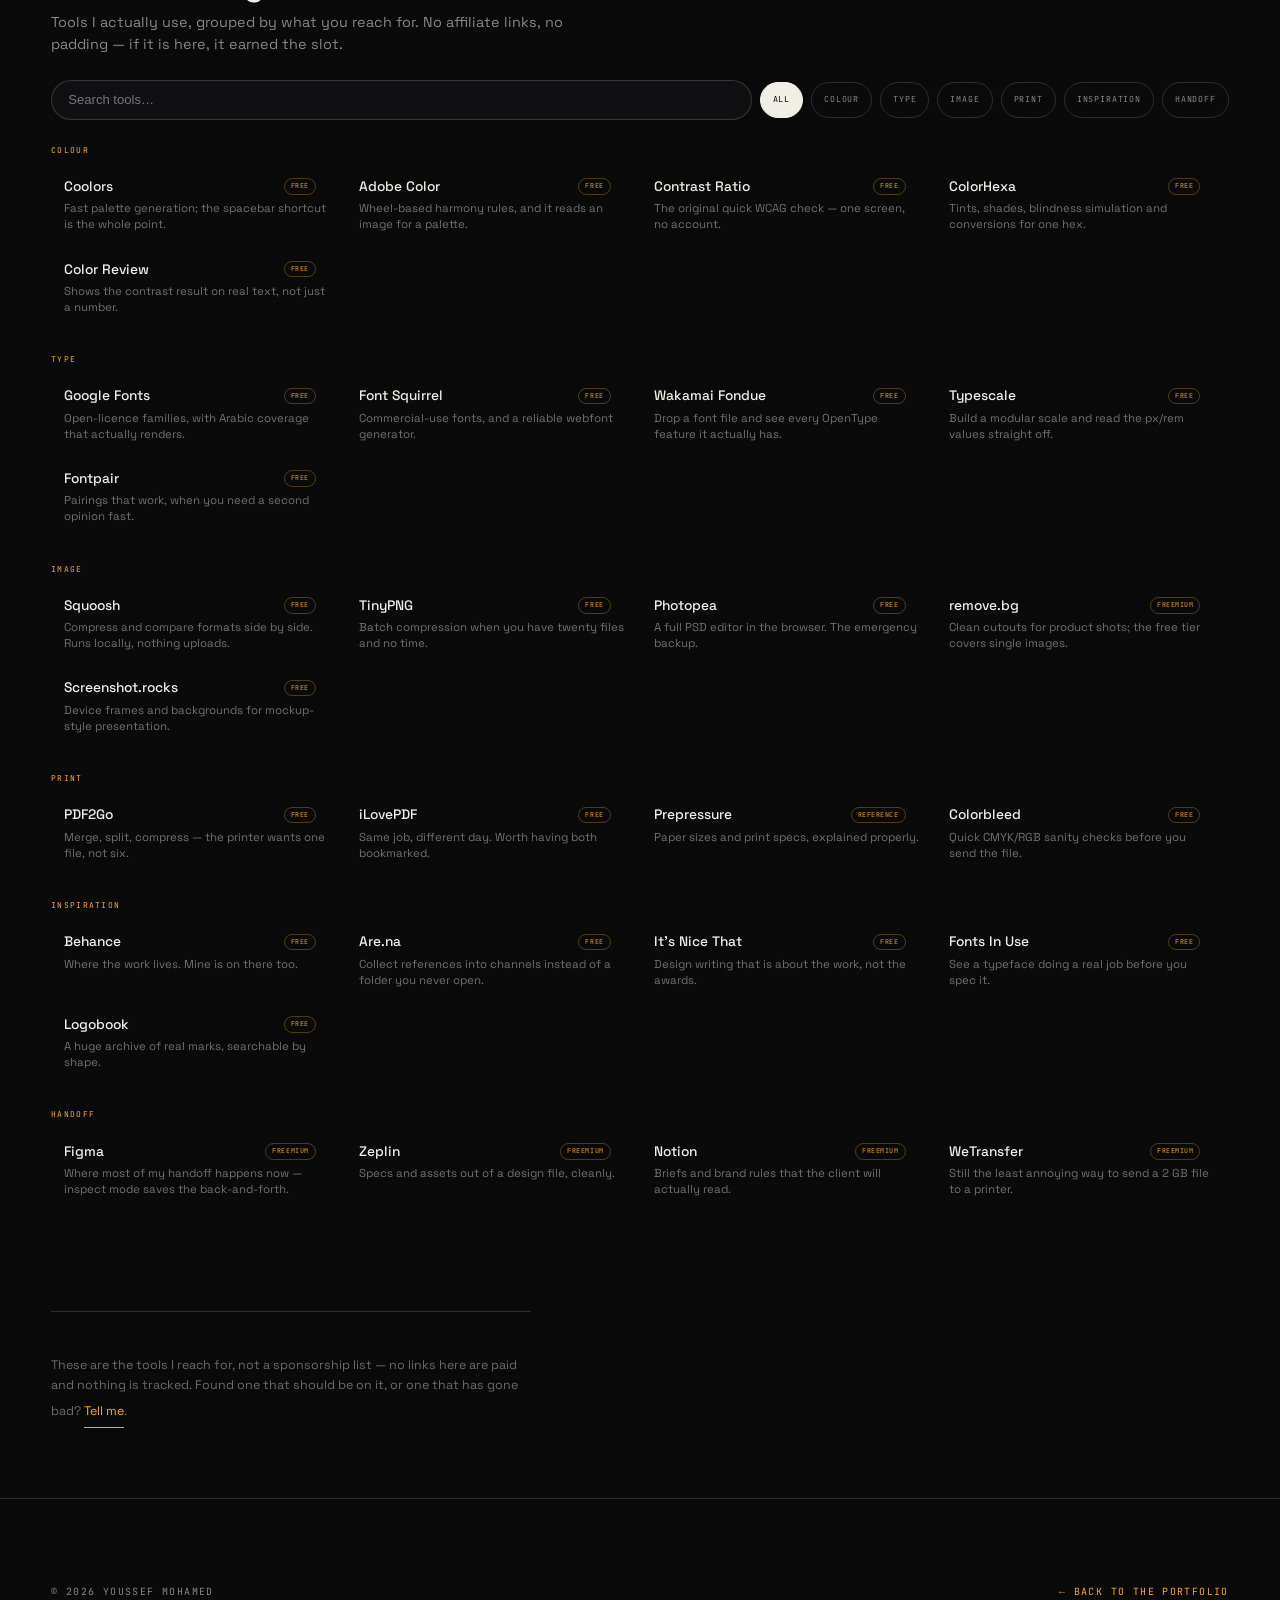
==== commit 381acdad: "enhanced tools page 3" ====
--- a/tools.html
+++ b/tools.html
@@ -77,7 +77,7 @@
         <li><a href="#print"><span class="mono">02</span><b>Print bleed</b><small>the document size the printer wants</small></a></li>
         <li><a href="#contrast"><span class="mono">03</span><b>Contrast</b><small>will this text pass WCAG</small></a></li>
         <li><a href="#scale"><span class="mono">04</span><b>Type scale</b><small>nine sizes that pass WCAG</small></a></li>
-        <li><a href="#dpi"><span class="mono">05</span><b>Will it print</b><small>the dpi you actually have</small></a></li>
+        <li><a href="#dpi"><span class="mono">05</span><b>Press check</b><small>what CMYK will kill</small></a></li>
         <li><a href="#palette"><span class="mono">06</span><b>Palette</b><small>one hex → a full ramp</small></a></li>
         <li><a href="#fonts"><span class="mono">07</span><b>Fonts</b><small>which face actually renders</small></a></li>
         <li><a href="#overlay"><span class="mono">08</span><b>Text on photo</b><small>can anyone actually read it</small></a></li>
@@ -91,7 +91,7 @@
         <a href="#print">02 · Print bleed</a>
         <a href="#contrast">03 · Contrast</a>
         <a href="#scale">04 · Type scale</a>
-        <a href="#dpi">05 · Will it print</a>
+        <a href="#dpi">05 · Press check</a>
         <a href="#palette">06 · Palette</a>
         <a href="#fonts">07 · Fonts</a>
         <a href="#overlay">08 · Text on photo</a>
@@ -102,7 +102,7 @@
     </header>
 
 
-    <!-- ───────────── A · COLOUR FROM AN IMAGE ───────────── -->
+    <!-- ───────────── 01 · A · COLOUR FROM AN IMAGE ───────────── -->
     <section class="tool" id="extract">
       <div class="tool__head">
         <span class="tool__n mono">01</span>
@@ -150,7 +150,109 @@
       </div>
     </section>
 
-    <!-- ───────────── C · TYPE SCALE ───────────── -->
+    <!-- ───────────── 02 · PRINT BLEED ───────────── -->
+    <section class="tool" id="print">
+      <div class="tool__head">
+        <span class="tool__n mono">02</span>
+        <h2 class="tool__title">Print bleed calculator</h2>
+      </div>
+            <p class="tool__d">Finished size and bleed in, document size out — plus the safe area and the pixel count at your export resolution.</p>
+            <div class="tool__hint" id="tPrintHint">
+        <p><b>Bleed</b> is extra artwork past the trim so a 1 mm cutting slip doesn't leave a white edge — 3 mm is standard.</p>
+        <p><b>Safe margin</b> is how far text stays from the cut. <b>DPI</b> is the export resolution; 300 is print, 150 is a big banner.</p>
+      </div>
+<p class="tool__when"><span class="mono">USE IT WHEN</span> Anything is going to a printer. This is the number behind most reprints.</p>
+
+      <div class="tprint">
+        <div>
+          <div class="tf" style="margin-bottom:12px">
+            <label for="tPrintPreset">Preset</label>
+            <select id="tPrintPreset"></select>
+          </div>
+          <div class="tf__row">
+            <div class="tf"><label for="tPrintW">Width (mm)</label><input id="tPrintW" type="number" value="210" min="1" step="0.5" inputmode="decimal" /></div>
+            <div class="tf"><label for="tPrintH">Height (mm)</label><input id="tPrintH" type="number" value="297" min="1" step="0.5" inputmode="decimal" /></div>
+          </div>
+          <div class="tf__row" style="margin-top:10px">
+            <div class="tf"><label for="tPrintBleed">Bleed (mm)</label><input id="tPrintBleed" type="number" value="3" min="0" step="0.5" inputmode="decimal" /></div>
+            <div class="tf"><label for="tPrintSafe">Safe margin (mm)</label><input id="tPrintSafe" type="number" value="5" min="0" step="0.5" inputmode="decimal" /></div>
+            <div class="tf"><label for="tPrintDpi">Resolution (dpi)</label><input id="tPrintDpi" type="number" value="300" min="72" step="1" inputmode="numeric" /></div>
+          </div>
+          <div class="tp__out" id="tPrintOut"></div>
+        </div>
+        <div class="tp__figwrap">
+          <div id="tPrintFig"></div>
+        </div>
+      </div>
+    </section>
+
+    <!-- ───────────── 03 · CONTRAST ───────────── -->
+    <section class="tool" id="contrast">
+      <div class="tool__head">
+        <span class="tool__n mono">03</span>
+        <h2 class="tool__title">Contrast checker (WCAG)</h2>
+      </div>
+            <p class="tool__d">Type two colours and get the ratio. 4.5:1 is the line for body text, 3:1 for large text.</p>
+            <p class="tool__hint">
+        <b>Text</b> is the colour of the words, <b>background</b> is what sits behind them. Swap if you typed them the wrong way round.
+      </p>
+<p class="tool__when"><span class="mono">USE IT WHEN</span> Before you hand over a palette — a grey that looks fine on your monitor can disappear on a phone in daylight.</p>
+
+      <div class="tcon">
+        <div>
+          <div class="tf__row">
+            <div class="tf">
+              <label for="tConFg">Text colour</label>
+              <input id="tConFg" type="color" value="#F1EEE6" />
+            </div>
+            <div class="tf">
+              <label for="tConBg">Background</label>
+              <input id="tConBg" type="color" value="#0A0A0B" />
+            </div>
+          </div>
+          <div style="margin-top:10px">
+            <div class="tcon__row2">
+              <button class="btn btn--ghost" type="button" id="tConSwap">Swap ⇄</button>
+              <button class="btn btn--ghost" type="button" id="tConPick">Pick from screen ⊙</button>
+            </div>
+          </div>
+          <p class="mono tcon__plabel">Or start from a pairing</p>
+          <div class="tcon__picks" aria-label="Presets">
+            <button class="tcon__pick" type="button" data-fg="#0A0A0B" data-bg="#F1EEE6" style="background:linear-gradient(135deg,#0A0A0B 50%,#F1EEE6 50%)" aria-label="Ink on paper"></button>
+            <button class="tcon__pick" type="button" data-fg="#F1EEE6" data-bg="#0A0A0B" style="background:linear-gradient(135deg,#F1EEE6 50%,#0A0A0B 50%)" aria-label="Paper on ink"></button>
+            <button class="tcon__pick" type="button" data-fg="#FFFFFF" data-bg="#E4572E" style="background:linear-gradient(135deg,#FFFFFF 50%,#E4572E 50%)" aria-label="White on orange"></button>
+            <button class="tcon__pick" type="button" data-fg="#0A0A0B" data-bg="#F2A93B" style="background:linear-gradient(135deg,#0A0A0B 50%,#F2A93B 50%)" aria-label="Ink on amber"></button>
+            <button class="tcon__pick" type="button" data-fg="#F1EEE6" data-bg="#16223F" style="background:linear-gradient(135deg,#F1EEE6 50%,#16223F 50%)" aria-label="Paper on navy"></button>
+            <button class="tcon__pick" type="button" data-fg="#5C6E58" data-bg="#F1EEE6" style="background:linear-gradient(135deg,#5C6E58 50%,#F1EEE6 50%)" aria-label="Sage on paper"></button>
+          </div>
+        </div>
+
+        <div>
+          <p class="tcon__ratio" id="tConRatio">—</p>
+          <ul class="tcon__checks" id="tConChecks"></ul>
+          <div class="tcon__preview" id="tConPreview">
+            <p id="tConText">
+              Menus people can read in bad light. This is the paragraph you are reading right now.
+            </p>
+          </div>
+          <div class="tcon__live">
+            <div class="tcon__live-head">
+              <label class="mono" for="tConSize">Try it at <b id="tConSizeVal">16</b>px</label>
+              <span class="tcon__live-badge is-pass" id="tConLivePass">PASSES at 16px</span>
+            </div>
+            <input id="tConSize" type="range" min="10" max="48" value="16" />
+            <p class="tcon__live-note mono">Drag the size down. It flips to FAILS the moment the text gets too small for this ratio.</p>
+          </div>
+          <div style="display:flex;gap:8px;margin-top:10px;align-items:center">
+            <span id="tConSwatchFg" style="width:34px;height:34px;border-radius:6px;border:1px solid rgba(241,238,230,.25)"></span>
+            <span id="tConSwatchBg" style="width:34px;height:34px;border-radius:6px;border:1px solid rgba(241,238,230,.25)"></span>
+            <span class="mono" style="font-size:.56rem;color:rgba(241,238,230,.4)">text / background</span>
+          </div>
+        </div>
+      </div>
+    </section>
+
+    <!-- ───────────── 04 · C · TYPE SCALE ───────────── -->
     <section class="tool" id="scale">
       <div class="tool__head">
         <span class="tool__n mono">04</span>
@@ -189,130 +291,59 @@
       </div>
     </section>
 
-    <!-- ───────────── D · DISPLAY-TO-PRINT DPI ───────────── -->
+    <!-- ───────────── 05 · D · DISPLAY-TO-PRINT DPI ───────────── -->
     <section class="tool" id="dpi">
       <div class="tool__head">
         <span class="tool__n mono">05</span>
-        <h2 class="tool__title">Will this hold up when it prints?</h2>
-      </div>
-      <p class="tool__d">Clip a crop from the web, set the size it will be printed at, and see the DPI you actually have. Under 300 and you can see the difference on paper.</p>
-      <p class="tool__when"><span class="mono">USE IT WHEN</span> A client sends a photo from their phone and wants it on a banner.</p>
-
-      <div class="tdpi">
-        <div>
-          <div class="tf"><label for="tdpiPx">Pixels across</label><input id="tdpiPx" type="number" value="1080" min="1" step="1" inputmode="numeric" /></div>
-          <div class="tf" style="margin-top:10px"><label for="tdpiPxH">Pixels down</label><input id="tdpiPxH" type="number" value="1350" min="1" step="1" inputmode="numeric" /></div>
-          <div class="tf" style="margin-top:10px"><label for="tdpiCm">Printed width (cm)</label><input id="tdpiCm" type="number" value="10" min="0.5" step="0.5" inputmode="decimal" /></div>
-          <button class="btn btn--ghost tdpi__auto" type="button" id="tdpiFromFile">Or read it from a file ↓</button>
-          <input id="tdpiFile" type="file" accept="image/*" hidden />
-        </div>
-        <div class="tdpi__out" id="tdpiOut"></div>
-      </div>
-    </section>
-
-    <!-- ───────────── 02 · PRINT BLEED ───────────── -->
-    <section class="tool" id="print">
-      <div class="tool__head">
-        <span class="tool__n mono">02</span>
-        <h2 class="tool__title">Print bleed calculator</h2>
-      </div>
-            <p class="tool__d">Finished size and bleed in, document size out — plus the safe area and the pixel count at your export resolution.</p>
-            <div class="tool__hint" id="tPrintHint">
-        <p><b>Bleed</b> is extra artwork past the trim so a 1 mm cutting slip doesn't leave a white edge — 3 mm is standard.</p>
-        <p><b>Safe margin</b> is how far text stays from the cut. <b>DPI</b> is the export resolution; 300 is print, 150 is a big banner.</p>
-      </div>
-<p class="tool__when"><span class="mono">USE IT WHEN</span> Anything is going to a printer. This is the number behind most reprints.</p>
-
-      <div class="tprint">
-        <div>
-          <div class="tf" style="margin-bottom:12px">
-            <label for="tPrintPreset">Preset</label>
-            <select id="tPrintPreset"></select>
-          </div>
-          <div class="tf__row">
-            <div class="tf"><label for="tPrintW">Width (mm)</label><input id="tPrintW" type="number" value="210" min="1" step="0.5" inputmode="decimal" /></div>
-            <div class="tf"><label for="tPrintH">Height (mm)</label><input id="tPrintH" type="number" value="297" min="1" step="0.5" inputmode="decimal" /></div>
-          </div>
-          <div class="tf__row" style="margin-top:10px">
-            <div class="tf"><label for="tPrintBleed">Bleed (mm)</label><input id="tPrintBleed" type="number" value="3" min="0" step="0.5" inputmode="decimal" /></div>
-            <div class="tf"><label for="tPrintSafe">Safe margin (mm)</label><input id="tPrintSafe" type="number" value="5" min="0" step="0.5" inputmode="decimal" /></div>
-            <div class="tf"><label for="tPrintDpi">Resolution (dpi)</label><input id="tPrintDpi" type="number" value="300" min="72" step="1" inputmode="numeric" /></div>
-          </div>
-          <div class="tp__out" id="tPrintOut"></div>
-        </div>
-        <div class="tp__figwrap">
-          <div id="tPrintFig"></div>
-        </div>
-      </div>
-    </section>
-
-    <!-- ───────────── 03 · CONTRAST ───────────── -->
-    <section class="tool" id="contrast">
-      <div class="tool__head">
-        <span class="tool__n mono">03</span>
-        <h2 class="tool__title">Contrast checker (WCAG)</h2>
-      </div>
-            <p class="tool__d">Type two colours and get the ratio. 4.5:1 is the line for body text, 3:1 for large text.</p>
-            <p class="tool__hint">
-        <b>Text</b> is the colour of the words, <b>background</b> is what sits behind them. Swap if you typed them the wrong way round.
-      </p>
-<p class="tool__when"><span class="mono">USE IT WHEN</span> Before you hand over a palette — a grey that looks fine on your monitor can disappear on a phone in daylight.</p>
-
-      <div class="tcon">
-        <div>
-          <div class="tf__row">
-            <div class="tf">
-              <label for="tConFg">Text colour</label>
-              <input id="tConFg" type="color" value="#F1EEE6" />
-            </div>
-            <div class="tf">
-              <label for="tConBg">Background</label>
-              <input id="tConBg" type="color" value="#0A0A0B" />
-            </div>
-          </div>
-          <div style="margin-top:10px">
-            <div class="tcon__row2">
-              <button class="btn btn--ghost" type="button" id="tConSwap">Swap ⇄</button>
-              <button class="btn btn--ghost" type="button" id="tConPick">Pick from screen ⊙</button>
-            </div>
-          </div>
-          <p class="mono tcon__plabel">Or start from a pairing</p>
-          <div class="tcon__picks" aria-label="Presets">
-            <button class="tcon__pick" type="button" data-fg="#0A0A0B" data-bg="#F1EEE6" style="background:linear-gradient(135deg,#0A0A0B 50%,#F1EEE6 50%)" aria-label="Ink on paper"></button>
-            <button class="tcon__pick" type="button" data-fg="#F1EEE6" data-bg="#0A0A0B" style="background:linear-gradient(135deg,#F1EEE6 50%,#0A0A0B 50%)" aria-label="Paper on ink"></button>
-            <button class="tcon__pick" type="button" data-fg="#FFFFFF" data-bg="#E4572E" style="background:linear-gradient(135deg,#FFFFFF 50%,#E4572E 50%)" aria-label="White on orange"></button>
-            <button class="tcon__pick" type="button" data-fg="#0A0A0B" data-bg="#F2A93B" style="background:linear-gradient(135deg,#0A0A0B 50%,#F2A93B 50%)" aria-label="Ink on amber"></button>
-            <button class="tcon__pick" type="button" data-fg="#F1EEE6" data-bg="#16223F" style="background:linear-gradient(135deg,#F1EEE6 50%,#16223F 50%)" aria-label="Paper on navy"></button>
-            <button class="tcon__pick" type="button" data-fg="#5C6E58" data-bg="#F1EEE6" style="background:linear-gradient(135deg,#5C6E58 50%,#F1EEE6 50%)" aria-label="Sage on paper"></button>
-          </div>
-        </div>
-
-        <div>
-          <p class="tcon__ratio" id="tConRatio">—</p>
-          <ul class="tcon__checks" id="tConChecks"></ul>
-          <div class="tcon__preview" id="tConPreview">
-            <p id="tConText">
-              Menus people can read in bad light. This is the paragraph you are reading right now.
-            </p>
-          </div>
-          <div class="tcon__live">
-            <div class="tcon__live-head">
-              <label class="mono" for="tConSize">Try it at <b id="tConSizeVal">16</b>px</label>
-              <span class="tcon__live-badge is-pass" id="tConLivePass">PASSES at 16px</span>
-            </div>
-            <input id="tConSize" type="range" min="10" max="48" value="16" />
-            <p class="tcon__live-note mono">Drag the size down. It flips to FAILS the moment the text gets too small for this ratio.</p>
-          </div>
-          <div style="display:flex;gap:8px;margin-top:10px;align-items:center">
-            <span id="tConSwatchFg" style="width:34px;height:34px;border-radius:6px;border:1px solid rgba(241,238,230,.25)"></span>
-            <span id="tConSwatchBg" style="width:34px;height:34px;border-radius:6px;border:1px solid rgba(241,238,230,.25)"></span>
-            <span class="mono" style="font-size:.56rem;color:rgba(241,238,230,.4)">text / background</span>
-          </div>
-        </div>
-      </div>
-    </section>
-
-    <!-- ───────────── 05 · PALETTE ───────────── -->
+        <h2 class="tool__title">What dies on press?</h2>
+      </div>
+      <p class="tool__d">Monitors are RGB and very forgiving. A press is CMYK and is not. Drop a piece of artwork and this converts it to ink, then shows you every colour it cannot print, every flat colour that will turn into dots, and a proof of what you will actually get back.</p>
+      <p class="tool__when"><span class="mono">USE IT WHEN</span> Artwork is going to a printer and you want to find the muddy greens and the electric blues <em>before</em> a proof comes back wrong.</p>
+
+      <div class="tpress">
+        <div class="tpress__side">
+          <label class="taud__drop tpress__drop" id="tPrDrop" for="tPrFile">
+            <input id="tPrFile" type="file" accept="image/*" hidden />
+            <span class="taud__icon" aria-hidden="true">↓</span>
+            <b>Drop the artwork</b>
+            <small class="mono">JPEG · PNG · WebP · read locally, never uploaded</small>
+          </label>
+          <div class="tf" style="margin-top:14px">
+            <label for="tPrPaper">Paper</label>
+            <select id="tPrPaper">
+              <option value="coated">Coated — silk/gloss, most commercial jobs</option>
+              <option value="uncoated">Uncoated — letterpress, stock cards</option>
+              <option value="newsprint">Newsprint — absorbs everything</option>
+            </select>
+          </div>
+          <div class="tf" style="margin-top:12px">
+            <label for="tPrTac">Total ink limit <b id="tPrTacVal">300</b>%</label>
+            <input id="tPrTac" type="range" min="240" max="340" step="5" value="300" />
+          </div>
+          <div class="tpress__toggles">
+            <label class="tpress__tg"><input id="tPrGamut" type="checkbox" checked /><span>Mark out-of-gamut</span></label>
+            <label class="tpress__tg"><input id="tPrView" type="checkbox" /><span>Show proof instead</span></label>
+          </div>
+          <p class="mono tpress__hint">Amber = prints but not as the colour you see. Red = no ink can reach it. Hatched = over the ink limit.</p>
+          <div class="tpress__stats" id="tPrStats"></div>
+        </div>
+        <div class="tpress__main">
+          <div class="tpress__stage" id="tPrStage">
+            <canvas id="tPrCanvas" width="640" height="480"></canvas>
+            <div class="tpress__empty mono" id="tPrEmpty">No file yet — the proof appears here</div>
+          </div>
+          <div class="tpress__legend mono">
+            <span><i class="lg lg--ok"></i>faithful</span>
+            <span><i class="lg lg--warn"></i>shifts visibly</span>
+            <span><i class="lg lg--bad"></i>no ink match</span>
+            <span><i class="lg lg--tac"></i>over ink limit</span>
+          </div>
+          <p class="mono tpress__eyedrop" id="tPrEye">Tap the artwork to read the ink build under that pixel.</p>
+        </div>
+      </div>
+    </section>
+
+    <!-- ───────────── 06 · PALETTE ───────────── -->
     <section class="tool" id="palette">
       <div class="tool__head">
         <span class="tool__n mono">06</span>
@@ -335,6 +366,16 @@
               <div class="tpal__knob" id="tPalKnob"></div>
             </div>
             <p class="mono tpal__draghint">Drag anywhere in here — left to right is hue, up and down is saturation.</p>
+            <div class="tf" style="margin-top:14px">
+              <label for="tPalHarmony">Accent harmony</label>
+              <select id="tPalHarmony">
+                <option value="comp">Complementary — opposite the hue</option>
+                <option value="split">Split complement — two, near the opposite</option>
+                <option value="triad">Triadic — 120° apart</option>
+                <option value="analog">Analogous — neighbours, safe</option>
+              </select>
+            </div>
+            <button class="btn btn--ghost tpal__lock" type="button" id="tPalLock" aria-pressed="false">Lock the base</button>
           </div>
           <p class="mono" style="font-size:.56rem;color:rgba(241,238,230,.35);margin:12px 0 0;line-height:1.6">
             Tap any swatch to copy its hex.
@@ -354,7 +395,42 @@
       </div>
     </section>
 
-    <!-- ───────────── 06 · FILE WEIGHT ───────────── -->
+    <!-- ───────────── 07 · FONT STACK INSPECTOR ───────────── -->
+    <section class="tool" id="fonts">
+      <div class="tool__head">
+        <span class="tool__n mono">07</span>
+        <h2 class="tool__title">What font is this, really?</h2>
+      </div>
+            <p class="tool__d">Paste a font stack and see which face your machine actually renders — measured, not guessed.</p>
+      <p class="tool__when"><span class="mono">USE IT WHEN</span> You are about to tell a client “it will look like this”. Their machine is not yours.</p>
+
+      <div class="tfont">
+        <div class="tfont__side">
+          <div class="tf">
+            <label for="tFontStack">Font stack</label>
+            <textarea id="tFontStack" class="tfont__in" rows="3" spellcheck="false">"Bricolage Grotesque", "Helvetica Neue", Helvetica, Arial, sans-serif</textarea>
+          </div>
+          <div class="tf" style="margin-top:14px">
+            <label for="tFontSample">Sample</label>
+            <input id="tFontSample" class="tfont__in" type="text" value="Hamburgefonstiv 0123 — تصميم" />
+          </div>
+          <div class="tfont__size">
+            <label class="mono" for="tFontSize">Size <b id="tFontSizeVal">64</b>px</label>
+            <input id="tFontSize" type="range" min="16" max="140" value="64" />
+          </div>
+          <p class="mono tfont__hint">
+            Green = resolved here · grey = fell through. Every line is drawn in the face it
+            names, so a fallback that looks wrong is a fallback that <em>is</em> wrong.
+          </p>
+        </div>
+        <div class="tfont__main">
+          <div class="tfont__big" id="tFontBig" contenteditable="true" spellcheck="false">Hamburgefonstiv</div>
+          <p class="tfont__res mono" id="tFontResolved"></p>
+          <p class="tfont__shift" id="tFontShift"></p>
+          <ul class="tfont__list" id="tFontList"></ul>
+        </div>
+      </div>
+    </section>
 
     <!-- ───────────── 08 · TEXT OVER AN IMAGE ───────────── -->
     <section class="tool" id="overlay">
@@ -405,44 +481,8 @@
         </div>
       </div>
     </section>
-    <!-- ───────────── 06 · FONT STACK INSPECTOR ───────────── -->
-    <section class="tool" id="fonts">
-      <div class="tool__head">
-        <span class="tool__n mono">07</span>
-        <h2 class="tool__title">What font is this, really?</h2>
-      </div>
-            <p class="tool__d">Paste a font stack and see which face your machine actually renders — measured, not guessed.</p>
-      <p class="tool__when"><span class="mono">USE IT WHEN</span> You are about to tell a client “it will look like this”. Their machine is not yours.</p>
-
-      <div class="tfont">
-        <div class="tfont__side">
-          <div class="tf">
-            <label for="tFontStack">Font stack</label>
-            <textarea id="tFontStack" class="tfont__in" rows="3" spellcheck="false">"Bricolage Grotesque", "Helvetica Neue", Helvetica, Arial, sans-serif</textarea>
-          </div>
-          <div class="tf" style="margin-top:14px">
-            <label for="tFontSample">Sample</label>
-            <input id="tFontSample" class="tfont__in" type="text" value="Hamburgefonstiv 0123 — تصميم" />
-          </div>
-          <div class="tfont__size">
-            <label class="mono" for="tFontSize">Size <b id="tFontSizeVal">64</b>px</label>
-            <input id="tFontSize" type="range" min="16" max="140" value="64" />
-          </div>
-          <p class="mono tfont__hint">
-            Green = resolved here · grey = fell through. Every line is drawn in the face it
-            names, so a fallback that looks wrong is a fallback that <em>is</em> wrong.
-          </p>
-        </div>
-        <div class="tfont__main">
-          <div class="tfont__big" id="tFontBig" contenteditable="true" spellcheck="false">Hamburgefonstiv</div>
-          <p class="tfont__res mono" id="tFontResolved"></p>
-          <p class="tfont__shift" id="tFontShift"></p>
-          <ul class="tfont__list" id="tFontList"></ul>
-        </div>
-      </div>
-    </section>
-
-    <!-- ───────────── 08 · IMAGE AUDITOR ───────────── -->
+
+    <!-- ───────────── 09 · IMAGE AUDITOR ───────────── -->
     <section class="tool" id="audit">
       <div class="tool__head">
         <span class="tool__n mono">09</span>
@@ -480,7 +520,7 @@
       </div>
     </section>
 
-    <!-- ───────────── 09 · LOCKUP EXPORTER ───────────── -->
+    <!-- ───────────── 10 · LOCKUP EXPORTER ───────────── -->
     <section class="tool" id="lockup">
       <div class="tool__head">
         <span class="tool__n mono">10</span>
@@ -522,7 +562,7 @@
       </div>
     </section>
 
-    <!-- ───────────── 07 · DIRECTORY ───────────── -->
+    <!-- ───────────── 11 · DIRECTORY ───────────── -->
     <section class="tool" id="directory">
       <div class="tool__head">
         <span class="tool__n mono">11</span>
--- a/css/tools.css
+++ b/css/tools.css
@@ -668,3 +668,58 @@
 .tfont__shift-bar i{display:block;height:100%;background:var(--accent-2);transition:width .3s}
 .tfont__shift.is-reflow .tfont__shift-bar i{background:var(--accent)}
 @media (max-width:700px){.tfont__row{grid-template-columns:auto minmax(0,1fr) auto;row-gap:4px}.tfont__w{display:none}}
+
+/* ── press check ── */
+.tpress{display:grid;grid-template-columns:minmax(0,.85fr) minmax(0,1.15fr);gap:24px;margin-top:22px;align-items:start}
+@media (max-width:900px){.tpress{grid-template-columns:1fr}}
+.tpress__drop{padding:26px 18px}
+.tpress__toggles{display:flex;flex-wrap:wrap;gap:10px;margin-top:14px}
+.tpress__tg{display:flex;align-items:center;gap:8px;font-size:.62rem;letter-spacing:.04em;color:rgba(241,238,230,.6);cursor:pointer;min-height:40px;padding:0 12px;border:1px solid rgba(241,238,230,.14)}
+.tpress__tg input{accent-color:var(--accent);width:16px;height:16px}
+.tpress__tg:has(input:checked){border-color:var(--accent);color:var(--paper)}
+.tpress__hint{font-size:.5rem;line-height:1.7;color:rgba(241,238,230,.32);margin:10px 0 0;letter-spacing:.04em}
+.tpress__stage{position:relative;border:1px solid rgba(241,238,230,.14);background:#0d0d0f;display:grid;place-items:center;min-height:240px;overflow:hidden}
+.tpress__stage canvas{display:block;width:100%;height:auto}
+.tpress__empty{position:absolute;inset:0;display:grid;place-items:center;font-size:.58rem;letter-spacing:.1em;color:rgba(241,238,230,.25);text-transform:uppercase}
+.tpress__empty[hidden]{display:none}
+.tpress__legend{display:flex;gap:16px;flex-wrap:wrap;font-size:.48rem;letter-spacing:.1em;color:rgba(241,238,230,.4);margin-top:10px;text-transform:uppercase}
+.tpress__legend .lg{display:inline-block;width:9px;height:9px;margin-right:6px;vertical-align:middle}
+.lg--ok{background:#5C6E58}
+.lg--bad{background:#E4572E}
+.lg--tac{background:repeating-linear-gradient(45deg,#14146b,#14146b 2px,#2a2a90 2px,#2a2a90 4px)}
+.tpress__stats{margin-top:18px;display:grid;gap:0}
+.tpress__wait{font-size:.56rem;color:rgba(241,238,230,.3);letter-spacing:.06em}
+.tpress__verdict{padding:14px 16px;border-left:2px solid var(--accent);margin-bottom:12px;display:grid;gap:6px;background:rgba(228,87,46,.05)}
+.tpress__verdict.is-ok{border-color:#5C6E58;background:rgba(92,110,88,.09)}
+.tpress__verdict.is-warn{border-color:var(--accent-2);background:rgba(242,169,59,.07)}
+.tpress__verdict b{font-size:1.02rem;color:var(--accent)}
+.tpress__verdict.is-ok b{color:#8FA98A}
+.tpress__verdict.is-warn b{color:var(--accent-2)}
+.tpress__verdict span{font-size:.62rem;line-height:1.65;color:rgba(241,238,230,.62)}
+.tpress__row{display:flex;justify-content:space-between;gap:14px;padding:9px 0;border-top:1px solid rgba(241,238,230,.09);font-size:.6rem}
+.tpress__row span{color:rgba(241,238,230,.42)}
+.tpress__row b{color:var(--paper);font-weight:500;text-align:right;font-variant-numeric:tabular-nums}
+.tpress__worst{margin-top:16px}
+.tpress__worst-h{font-size:.48rem;letter-spacing:.14em;text-transform:uppercase;color:rgba(241,238,230,.3);margin:0 0 8px}
+.tpress__chip{display:flex;align-items:center;gap:10px;padding:7px 0;border-top:1px solid rgba(241,238,230,.07)}
+.tpress__chip i{width:22px;height:22px;background:var(--c);flex:0 0 auto;border:1px solid rgba(241,238,230,.2)}
+.tpress__chip b{font-size:.58rem;letter-spacing:.05em}
+.tpress__chip span{font-size:.52rem;color:var(--accent);margin-left:auto}
+.tpress__chip{flex-wrap:wrap}
+.tpress__chip i{width:22px;height:22px;background:var(--c);flex:0 0 auto;border:1px solid rgba(241,238,230,.2)}
+.tpress__arrow{color:rgba(241,238,230,.3);font-size:.6rem}
+.tpress__chip b{flex:1 1 auto;font-size:.56rem;letter-spacing:.02em}
+.lg--warn{background:#F2A93B}
+.tpress__eyedrop{font-size:.48rem;letter-spacing:.05em;color:rgba(241,238,230,.3);margin:10px 0 0}
+.tpress__eyedrop b{color:var(--accent-2);font-weight:600}
+.tpress__stage canvas{cursor:crosshair}
+
+/* touch targets: every new slider and control must be thumb-sized */
+@media (hover:none){
+  #tPrTac{height:40px}
+  .tpress__tg{min-height:44px}
+  .tpress__stage canvas{min-height:180px}
+}
+#tPrTac{accent-color:var(--accent)}
+.tpal__lock{margin-top:12px;width:100%;justify-content:center;min-height:40px;font-size:.56rem}
+.tpal__lock[aria-pressed="true"]{border-color:var(--accent);color:var(--accent-2)}
